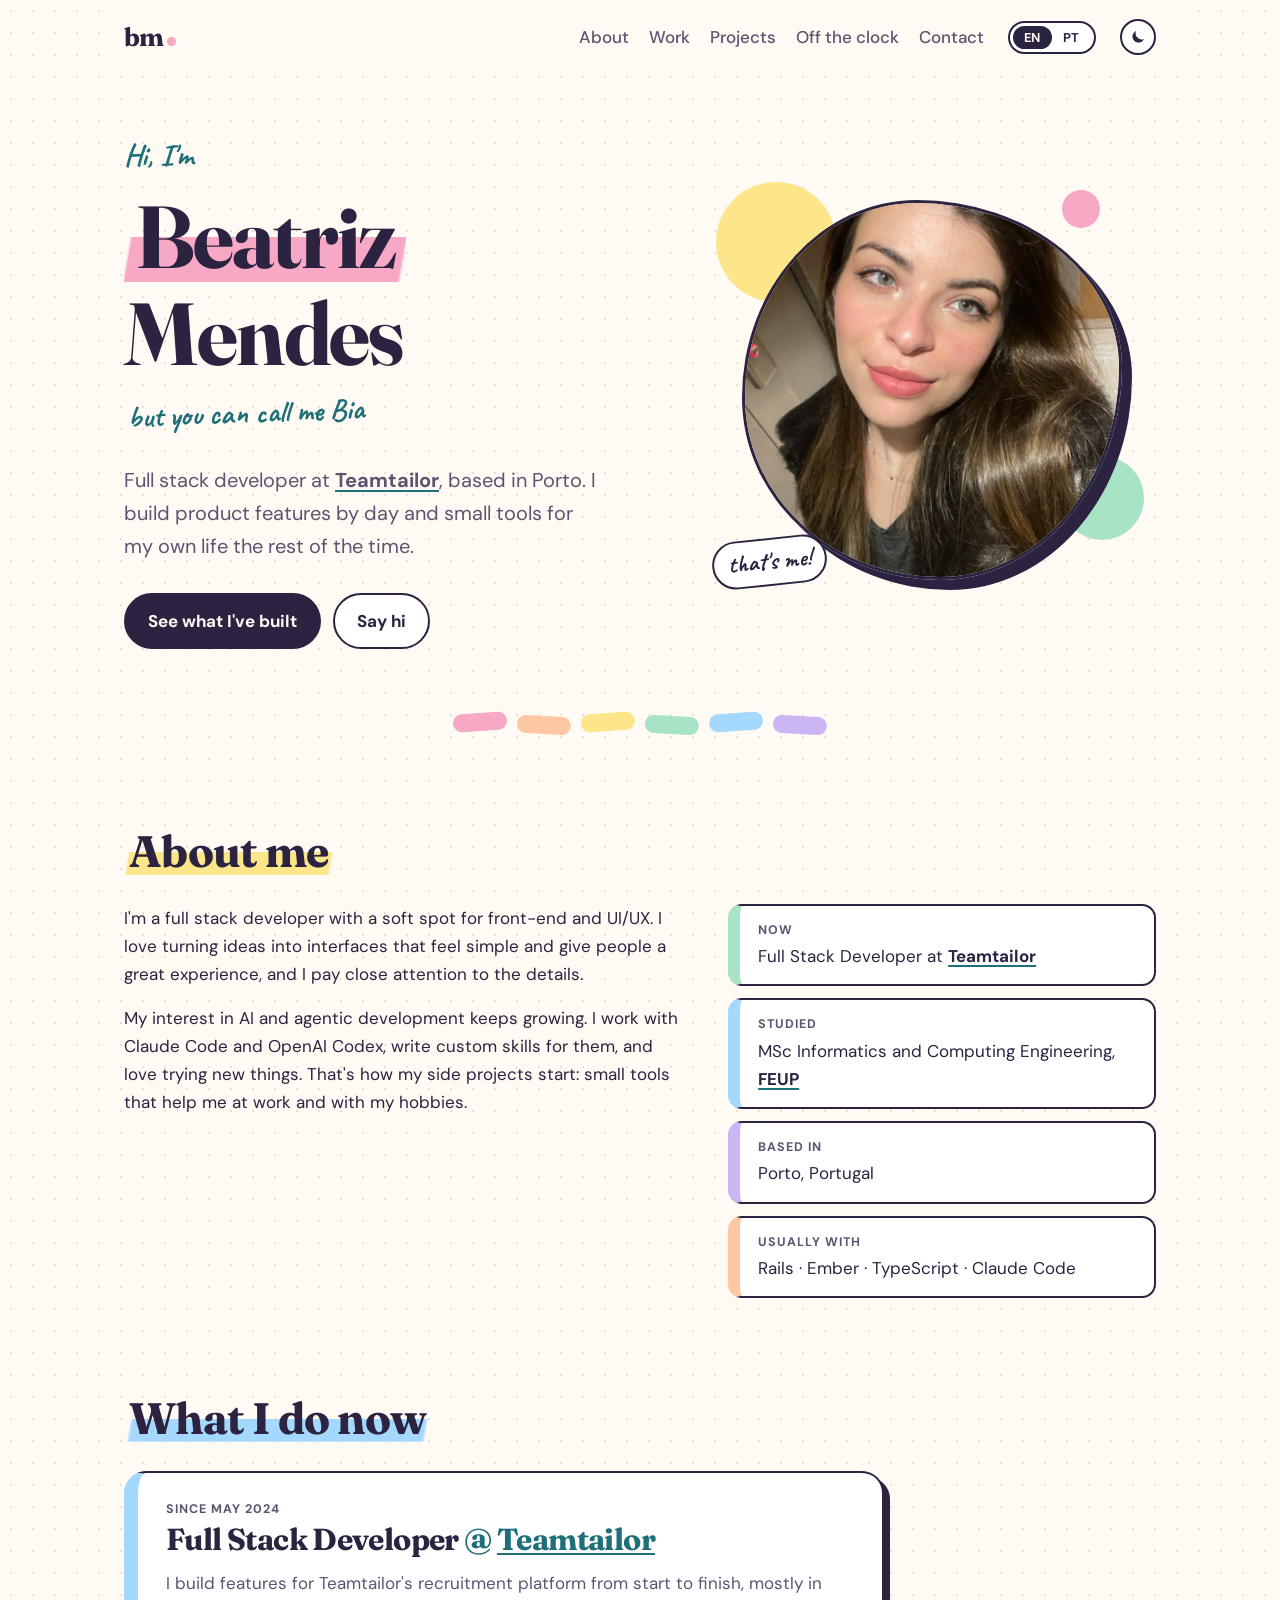
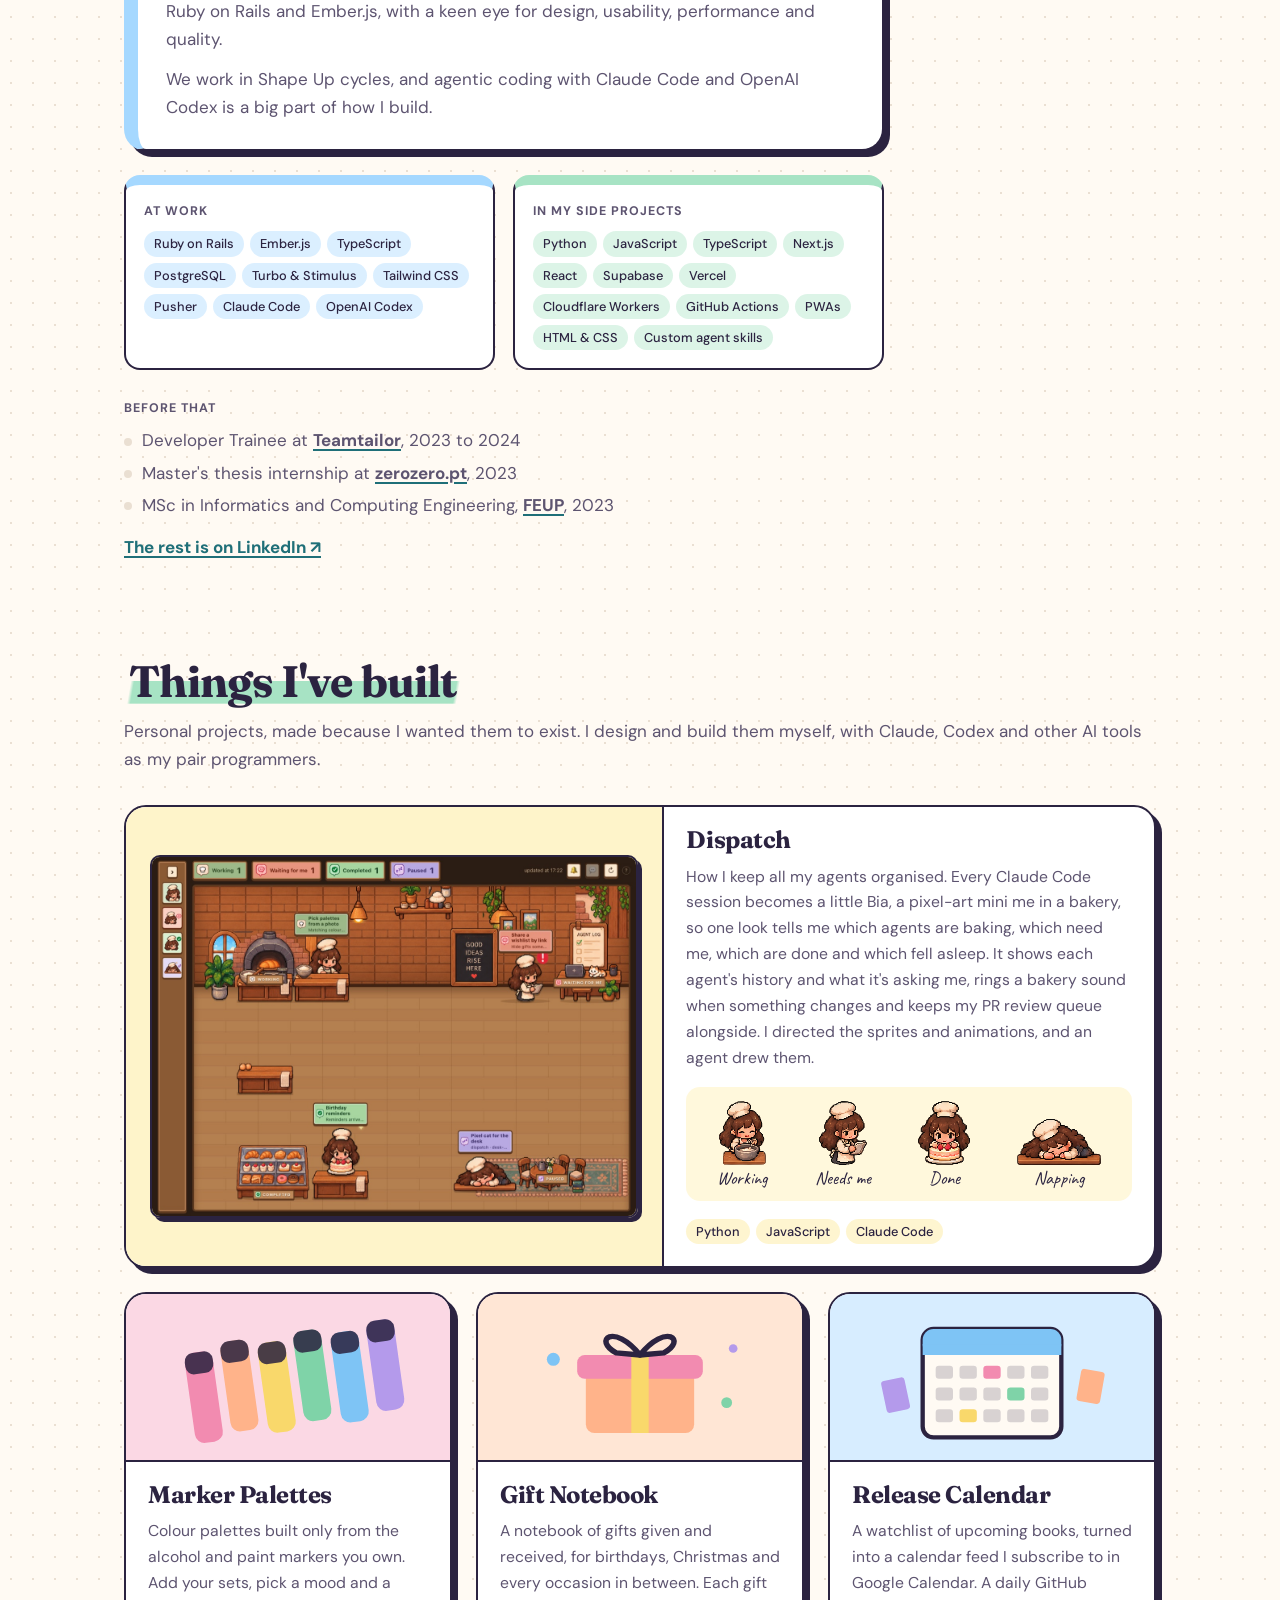
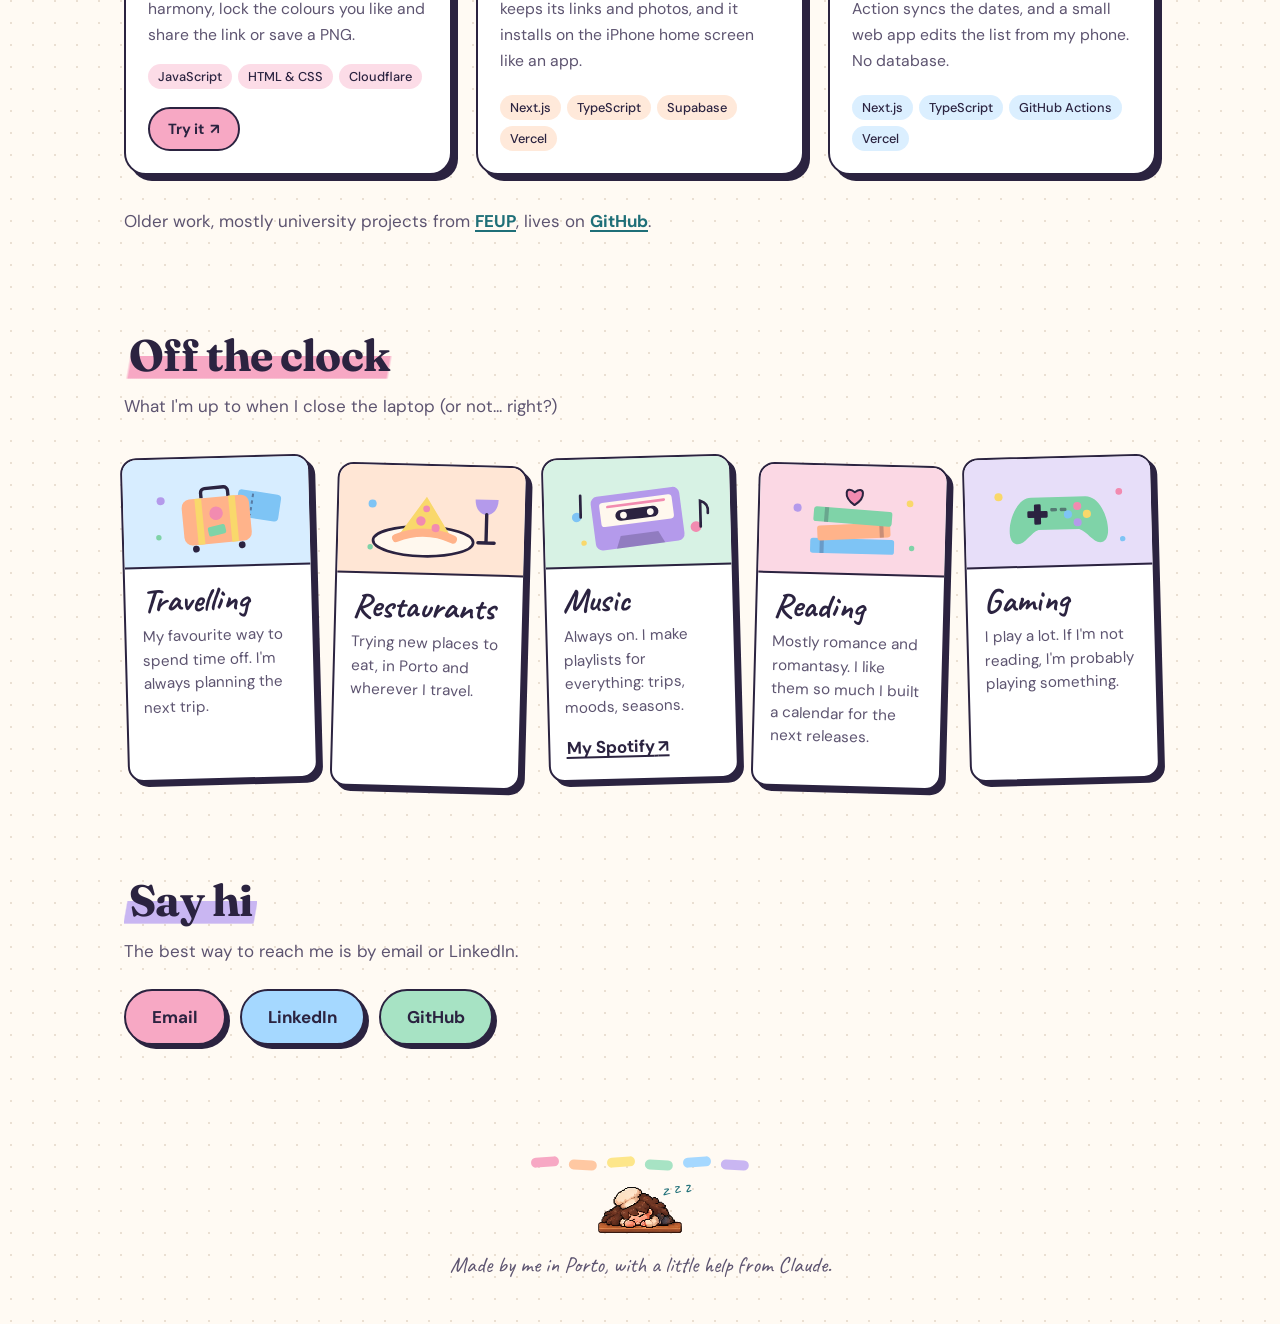
==== index.html @ be3d205d "Toolbox, off the clock, dark toggle, 404" ====
<!doctype html>
<html lang="en">
<head>
  <meta charset="utf-8">
  <meta name="viewport" content="width=device-width, initial-scale=1">
  <title>Beatriz Mendes</title>
  <meta name="description" content="Beatriz Mendes, full stack developer in Porto. About me, my work and things I've built.">
  <meta property="og:title" content="Beatriz Mendes">
  <meta property="og:description" content="Full stack developer in Porto. About me, my work and things I've built.">
  <meta property="og:type" content="website">
  <meta property="og:url" content="https://biam05.github.io/">
  <meta property="og:image" content="https://biam05.github.io/media/og.jpg">
  <meta property="og:image:width" content="1200">
  <meta property="og:image:height" content="630">
  <meta name="twitter:card" content="summary_large_image">
  <link rel="icon" href="favicon.svg" type="image/svg+xml">
  <link rel="preconnect" href="https://fonts.googleapis.com">
  <link rel="preconnect" href="https://fonts.gstatic.com" crossorigin>
  <link href="https://fonts.googleapis.com/css2?family=Caveat:wght@500;700&family=DM+Sans:opsz,wght@9..40,400;9..40,500;9..40,700&family=Fraunces:opsz,wght@9..144,500;9..144,700&display=swap" rel="stylesheet">
  <link rel="stylesheet" href="styles.css">
  <script>try{const t=localStorage.getItem("theme");if(t)document.documentElement.dataset.theme=t}catch{}</script>
  <script src="main.js" defer></script>
</head>
<body>
  <header class="topbar">
    <a class="logo" href="#top" aria-label="Beatriz Mendes">bm<span class="dot"></span></a>
    <nav class="nav">
      <a href="#about" data-i18n="nav.about">About</a>
      <a href="#work" data-i18n="nav.work">Work</a>
      <a href="#projects" data-i18n="nav.projects">Projects</a>
      <a href="#offline" data-i18n="nav.offline">Off the clock</a>
      <a href="#contact" data-i18n="nav.contact">Contact</a>
    </nav>
    <div class="lang" role="group" aria-label="Language">
      <button type="button" data-lang="en" aria-pressed="true">EN</button>
      <button type="button" data-lang="pt" aria-pressed="false">PT</button>
    </div>
    <button class="theme" type="button" aria-pressed="false">
      <span class="sr-only" data-i18n="theme.dark">Dark mode</span>
      <svg class="moon" viewBox="0 0 24 24" aria-hidden="true"><path d="M20 14.5A8 8 0 0 1 9.5 4a8 8 0 1 0 10.5 10.5Z" fill="currentColor"/></svg>
      <svg class="sun" viewBox="0 0 24 24" aria-hidden="true"><circle cx="12" cy="12" r="4.5" fill="currentColor"/><path d="M12 2v2.5M12 19.5V22M2 12h2.5M19.5 12H22M4.9 4.9l1.8 1.8M17.3 17.3l1.8 1.8M4.9 19.1l1.8-1.8M17.3 6.7l1.8-1.8" stroke="currentColor" stroke-width="2" stroke-linecap="round"/></svg>
    </button>
  </header>

  <main id="top">
    <section class="hero">
      <div class="hero-text">
        <p class="kicker" data-i18n="hero.kicker">Hi, I'm</p>
        <h1><span class="hl hl-pink">Beatriz</span> Mendes</h1>
        <p class="aka" data-i18n="hero.aka">but you can call me Bia</p>
        <p class="lead"><span data-i18n="hero.leadA">Full stack developer at</span> <a class="place" href="https://www.teamtailor.com" target="_blank" rel="noopener">Teamtailor</a><span data-i18n="hero.leadB">, based in Porto. I build product features by day and small tools for my own life the rest of the time.</span></p>
        <div class="hero-actions">
          <a class="btn btn-ink" href="#projects" data-i18n="hero.cta">See what I've built</a>
          <a class="btn btn-ghost" href="#contact" data-i18n="hero.contact">Say hi</a>
        </div>
      </div>
      <figure class="hero-photo">
        <span class="blob blob-1" aria-hidden="true"></span>
        <span class="blob blob-2" aria-hidden="true"></span>
        <span class="blob blob-3" aria-hidden="true"></span>
        <img src="media/me.jpg" width="420" height="420" alt="Beatriz smiling" data-i18n-alt="hero.photoAlt">
        <figcaption class="note" data-i18n="hero.note">that's me!</figcaption>
      </figure>
    </section>

    <div class="swatches" aria-hidden="true">
      <span style="--c: var(--pink)"></span>
      <span style="--c: var(--peach)"></span>
      <span style="--c: var(--butter)"></span>
      <span style="--c: var(--mint)"></span>
      <span style="--c: var(--sky)"></span>
      <span style="--c: var(--lilac)"></span>
    </div>

    <section id="about" class="section about">
      <h2><span class="hl hl-butter" data-i18n="about.title">About me</span></h2>
      <div class="about-grid">
        <div class="about-body">
          <p data-i18n="about.p1">I'm a full stack developer with a soft spot for front-end and UI/UX. I love turning ideas into interfaces that feel simple and give people a great experience, and I pay close attention to the details.</p>
          <p data-i18n="about.p3">My interest in AI and agentic development keeps growing. I work with Claude Code and OpenAI Codex, write custom skills for them, and love trying new things. That's how my side projects start: small tools that help me at work and with my hobbies.</p>
        </div>
        <ul class="facts">
          <li style="--c: var(--mint)">
            <span class="fact-label" data-i18n="facts.now">Now</span>
            <span><span data-i18n="facts.nowValue">Full Stack Developer at</span> <a class="place" href="https://www.teamtailor.com" target="_blank" rel="noopener">Teamtailor</a></span>
          </li>
          <li style="--c: var(--sky)">
            <span class="fact-label" data-i18n="facts.studied">Studied</span>
            <span><span data-i18n="facts.studiedValue">MSc Informatics and Computing Engineering,</span> <a class="place" href="https://www.up.pt/feup/" target="_blank" rel="noopener">FEUP</a></span>
          </li>
          <li style="--c: var(--lilac)">
            <span class="fact-label" data-i18n="facts.based">Based in</span>
            <span>Porto, Portugal</span>
          </li>
          <li style="--c: var(--peach)">
            <span class="fact-label" data-i18n="facts.tools">Usually with</span>
            <span>Rails · Ember · TypeScript · Claude Code</span>
          </li>
        </ul>
      </div>
    </section>

    <section id="work" class="section">
      <h2><span class="hl hl-sky" data-i18n="work.title">What I do now</span></h2>

      <article class="job" style="--c: var(--sky)">
        <p class="when" data-i18n="work.when">Since May 2024</p>
        <h3>Full Stack Developer <span class="at">@ <a class="place" href="https://www.teamtailor.com" target="_blank" rel="noopener">Teamtailor</a></span></h3>
        <p data-i18n="work.p1">I build features for Teamtailor's recruitment platform from start to finish, mostly in Ruby on Rails and Ember.js, with a keen eye for design, usability, performance and quality.</p>
        <p data-i18n="work.p2">We work in Shape Up cycles, and agentic coding with Claude Code and OpenAI Codex is a big part of how I build.</p>
      </article>

      <div class="toolbox">
        <div class="tool-group" style="--c: var(--sky)">
          <p class="fact-label" data-i18n="tools.work">At work</p>
          <ul class="tags">
            <li>Ruby on Rails</li>
            <li>Ember.js</li>
            <li>TypeScript</li>
            <li>PostgreSQL</li>
            <li>Turbo &amp; Stimulus</li>
            <li>Tailwind CSS</li>
            <li>Pusher</li>
            <li>Claude Code</li>
            <li>OpenAI Codex</li>
          </ul>
        </div>
        <div class="tool-group" style="--c: var(--mint)">
          <p class="fact-label" data-i18n="tools.side">In my side projects</p>
          <ul class="tags">
            <li>Python</li>
            <li>JavaScript</li>
            <li>TypeScript</li>
            <li>Next.js</li>
            <li>React</li>
            <li>Supabase</li>
            <li>Vercel</li>
            <li>Cloudflare Workers</li>
            <li>GitHub Actions</li>
            <li>PWAs</li>
            <li>HTML &amp; CSS</li>
            <li data-i18n="tools.skills">Custom agent skills</li>
          </ul>
        </div>
      </div>

      <div class="before">
        <p class="fact-label" data-i18n="work.before">Before that</p>
        <ul>
          <li><span data-i18n="work.trainee">Developer Trainee at</span> <a class="place" href="https://www.teamtailor.com" target="_blank" rel="noopener">Teamtailor</a><span data-i18n="work.traineeWhen">, 2023 to 2024</span></li>
          <li><span data-i18n="work.thesis">Master's thesis internship at</span> <a class="place" href="https://www.zerozero.pt" target="_blank" rel="noopener">zerozero.pt</a>, 2023</li>
          <li><span data-i18n="work.msc">MSc in Informatics and Computing Engineering,</span> <a class="place" href="https://www.up.pt/feup/" target="_blank" rel="noopener">FEUP</a>, 2023</li>
        </ul>
        <a class="more-link" href="https://www.linkedin.com/in/biamendes1/" target="_blank" rel="noopener"><span data-i18n="work.linkedin">The rest is on LinkedIn</span> <span aria-hidden="true">&#8599;</span></a>
      </div>
    </section>

    <section id="projects" class="section">
      <h2><span class="hl hl-mint" data-i18n="projects.title">Things I've built</span></h2>
      <p class="section-sub" data-i18n="projects.sub">Personal projects, made because I wanted them to exist. I design and build them myself, with Claude, Codex and other AI tools as my pair programmers.</p>

      <div class="cards">
        <article class="card card-feature" style="--c: var(--butter)">
          <div class="card-shot">
            <img src="media/dispatch/bakery.jpg" width="1200" height="891" loading="lazy" alt="Dispatch: a pixel-art bakery where every agent session is a little chef" data-i18n-alt="p.dispatchAlt">
          </div>
          <div class="card-body">
            <h3>Dispatch</h3>
            <p data-i18n="p.dispatch">How I keep all my agents organised. Every Claude Code session becomes a little Bia, a pixel-art mini me in a bakery, so one look tells me which agents are baking, which need me, which are done and which fell asleep. It shows each agent's history and what it's asking me, rings a bakery sound when something changes and keeps my PR review queue alongside. I directed the sprites and animations, and an agent drew them.</p>
            <ul class="bias">
              <li><img src="media/dispatch/bia_mix.png" width="87" height="117" alt=""><span data-i18n="bia.working">Working</span></li>
              <li><img src="media/dispatch/bia_document.png" width="90" height="120" alt=""><span data-i18n="bia.waiting">Needs me</span></li>
              <li><img src="media/dispatch/bia_cake.png" width="92" height="115" alt=""><span data-i18n="bia.done">Done</span></li>
              <li><img src="media/dispatch/bia_stalled.png" width="158" height="86" alt=""><span data-i18n="bia.paused">Napping</span></li>
            </ul>
            <ul class="tags">
              <li>Python</li>
              <li>JavaScript</li>
              <li>Claude Code</li>
            </ul>
          </div>
        </article>

        <article class="card" style="--c: var(--pink)">
          <div class="card-art" aria-hidden="true">
            <svg viewBox="0 0 240 120" class="art-markers">
              <g transform="rotate(-8 120 60)">
                <rect x="28" y="22" width="26" height="84" rx="9" fill="#F28BB0"/>
                <rect x="62" y="16" width="26" height="84" rx="9" fill="#FFB38A"/>
                <rect x="96" y="22" width="26" height="84" rx="9" fill="#F9D86B"/>
                <rect x="130" y="16" width="26" height="84" rx="9" fill="#7FD3A8"/>
                <rect x="164" y="22" width="26" height="84" rx="9" fill="#7EC4F5"/>
                <rect x="198" y="16" width="26" height="84" rx="9" fill="#B49AEB"/>
                <g fill="var(--ink)" opacity=".85">
                  <rect x="28" y="22" width="26" height="20" rx="8"/>
                  <rect x="62" y="16" width="26" height="20" rx="8"/>
                  <rect x="96" y="22" width="26" height="20" rx="8"/>
                  <rect x="130" y="16" width="26" height="20" rx="8"/>
                  <rect x="164" y="22" width="26" height="20" rx="8"/>
                  <rect x="198" y="16" width="26" height="20" rx="8"/>
                </g>
              </g>
            </svg>
          </div>
          <div class="card-body">
            <h3>Marker Palettes</h3>
            <p data-i18n="p.markers">Colour palettes built only from the alcohol and paint markers you own. Add your sets, pick a mood and a harmony, lock the colours you like and share the link or save a PNG.</p>
            <ul class="tags">
              <li>JavaScript</li>
              <li>HTML &amp; CSS</li>
              <li>Cloudflare</li>
            </ul>
            <a class="btn btn-ghost card-link" href="https://marker-palettes.beatriz-mendes.workers.dev/" target="_blank" rel="noopener"><span data-i18n="p.open">Try it</span> <span aria-hidden="true">&#8599;</span></a>
          </div>
        </article>

        <article class="card" style="--c: var(--peach)">
          <div class="card-art" aria-hidden="true">
            <svg viewBox="0 0 240 120" class="art-gift">
              <rect x="70" y="50" width="100" height="58" rx="8" fill="#FFB38A"/>
              <rect x="62" y="36" width="116" height="22" rx="7" fill="#F28BB0"/>
              <rect x="112" y="36" width="16" height="72" fill="#F9D86B"/>
              <path d="M120 36 C 96 6, 76 22, 98 34 Z" fill="none" stroke="var(--ink)" stroke-width="5" stroke-linejoin="round"/>
              <path d="M120 36 C 144 6, 164 22, 142 34 Z" fill="none" stroke="var(--ink)" stroke-width="5" stroke-linejoin="round"/>
              <circle cx="40" cy="40" r="6" fill="#7EC4F5"/>
              <circle cx="200" cy="80" r="5" fill="#7FD3A8"/>
              <circle cx="206" cy="30" r="4" fill="#B49AEB"/>
            </svg>
          </div>
          <div class="card-body">
            <h3 data-i18n="p.prendasName">Gift Notebook</h3>
            <p data-i18n="p.prendas">A notebook of gifts given and received, for birthdays, Christmas and every occasion in between. Each gift keeps its links and photos, and it installs on the iPhone home screen like an app.</p>
            <ul class="tags">
              <li>Next.js</li>
              <li>TypeScript</li>
              <li>Supabase</li>
              <li>Vercel</li>
            </ul>
          </div>
        </article>

        <article class="card" style="--c: var(--sky)">
          <div class="card-art" aria-hidden="true">
            <svg viewBox="0 0 240 120" class="art-calendar">
              <rect x="56" y="12" width="128" height="100" rx="10" fill="var(--paper)" stroke="var(--ink)" stroke-width="4"/>
              <rect x="56" y="12" width="128" height="24" rx="10" fill="#7EC4F5"/>
              <rect x="56" y="26" width="128" height="10" fill="#7EC4F5"/>
              <g fill="var(--ink)" opacity=".18">
                <rect x="68" y="46" width="16" height="12" rx="3"/><rect x="90" y="46" width="16" height="12" rx="3"/><rect x="134" y="46" width="16" height="12" rx="3"/><rect x="156" y="46" width="16" height="12" rx="3"/>
                <rect x="68" y="66" width="16" height="12" rx="3"/><rect x="90" y="66" width="16" height="12" rx="3"/><rect x="112" y="66" width="16" height="12" rx="3"/><rect x="156" y="66" width="16" height="12" rx="3"/>
                <rect x="68" y="86" width="16" height="12" rx="3"/><rect x="112" y="86" width="16" height="12" rx="3"/><rect x="134" y="86" width="16" height="12" rx="3"/><rect x="156" y="86" width="16" height="12" rx="3"/>
              </g>
              <rect x="112" y="46" width="16" height="12" rx="3" fill="#F28BB0"/>
              <rect x="134" y="66" width="16" height="12" rx="3" fill="#7FD3A8"/>
              <rect x="90" y="86" width="16" height="12" rx="3" fill="#F9D86B"/>
              <rect x="20" y="58" width="22" height="30" rx="3" fill="#B49AEB" transform="rotate(-12 31 73)"/>
              <rect x="200" y="50" width="22" height="30" rx="3" fill="#FFB38A" transform="rotate(10 211 65)"/>
            </svg>
          </div>
          <div class="card-body">
            <h3>Release Calendar</h3>
            <p data-i18n="p.calendar">A watchlist of upcoming books, turned into a calendar feed I subscribe to in Google Calendar. A daily GitHub Action syncs the dates, and a small web app edits the list from my phone. No database.</p>
            <ul class="tags">
              <li>Next.js</li>
              <li>TypeScript</li>
              <li>GitHub Actions</li>
              <li>Vercel</li>
            </ul>
          </div>
        </article>
      </div>

      <p class="more">
        <span data-i18n="projects.more">Older work, mostly university projects from</span> <a class="place" href="https://www.up.pt/feup/" target="_blank" rel="noopener">FEUP</a><span data-i18n="projects.moreB">, lives on</span>
        <a href="https://github.com/biam05">GitHub</a>.
      </p>
    </section>

    <section id="offline" class="section">
      <h2><span class="hl hl-pink" data-i18n="offline.title">Off the clock</span></h2>
      <p class="section-sub" data-i18n="offline.sub">What I'm up to when I close the laptop (or not... right?)</p>

      <ul class="postcards">
        <li class="postcard" style="--c: var(--sky)">
          <div class="postcard-art" aria-hidden="true">
            <svg viewBox="0 0 240 120">
              <g transform="rotate(10 182 48)">
                <rect x="150" y="28" width="64" height="40" rx="6" fill="#7EC4F5"/>
                <path d="M172 32 V64" stroke="var(--ink)" stroke-width="3" stroke-dasharray="5 5" opacity=".45"/>
              </g>
              <g transform="rotate(-4 120 66)">
                <path d="M100 34 V26 A6 6 0 0 1 106 20 H134 A6 6 0 0 1 140 26 V34" fill="none" stroke="var(--ink)" stroke-width="5"/>
                <rect x="70" y="34" width="100" height="68" rx="12" fill="#FFB38A"/>
                <rect x="90" y="34" width="10" height="68" fill="#F9D86B"/>
                <rect x="140" y="34" width="10" height="68" fill="#F9D86B"/>
                <circle cx="120" cy="58" r="10" fill="#F28BB0"/>
                <rect x="106" y="76" width="26" height="14" rx="3" fill="#7FD3A8" transform="rotate(-8 119 83)"/>
                <circle cx="86" cy="108" r="5" fill="var(--ink)"/>
                <circle cx="154" cy="108" r="5" fill="var(--ink)"/>
              </g>
              <circle cx="38" cy="38" r="6" fill="#B49AEB"/>
              <circle cx="34" cy="92" r="4" fill="#7FD3A8"/>
            </svg>
          </div>
          <div class="postcard-body">
            <h3 data-i18n="offline.travelTitle">Travelling</h3>
            <p data-i18n="offline.travel">My favourite way to spend time off. I'm always planning the next trip.</p>
          </div>
        </li>
        <li class="postcard" style="--c: var(--peach)">
          <div class="postcard-art" aria-hidden="true">
            <svg viewBox="0 0 240 120">
              <ellipse cx="108" cy="88" rx="74" ry="22" fill="#FFF8EE" stroke="var(--ink)" stroke-width="4"/>
              <path d="M70 82 Q110 68 150 82 L112 22 Z" fill="#F9D86B"/>
              <path d="M68 84 Q110 66 152 84" fill="none" stroke="#FFB38A" stroke-width="12" stroke-linecap="round"/>
              <circle cx="104" cy="58" r="7" fill="#F28BB0"/>
              <circle cx="126" cy="68" r="6" fill="#F28BB0"/>
              <circle cx="112" cy="40" r="5" fill="#F28BB0"/>
              <path d="M184 24 H218 C218 54 184 54 184 24 Z" fill="#B49AEB"/>
              <path d="M201 46 V86 M189 88 H213" stroke="var(--ink)" stroke-width="5" stroke-linecap="round"/>
              <circle cx="32" cy="34" r="6" fill="#7EC4F5"/>
              <circle cx="30" cy="98" r="4" fill="#7FD3A8"/>
            </svg>
          </div>
          <div class="postcard-body">
            <h3 data-i18n="offline.foodTitle">Restaurants</h3>
            <p data-i18n="offline.food">Trying new places to eat, in Porto and wherever I travel.</p>
          </div>
        </li>
        <li class="postcard" style="--c: var(--mint)">
          <div class="postcard-art" aria-hidden="true">
            <svg viewBox="0 0 240 120">
              <g transform="rotate(-6 120 66)">
                <rect x="54" y="26" width="132" height="80" rx="10" fill="#B49AEB"/>
                <rect x="66" y="36" width="108" height="36" rx="5" fill="#FFF8EE"/>
                <path d="M78 43 H162" stroke="#F28BB0" stroke-width="4" stroke-linecap="round"/>
                <rect x="88" y="50" width="64" height="16" rx="8" fill="var(--ink)"/>
                <circle cx="100" cy="58" r="5" fill="var(--paper)"/>
                <circle cx="140" cy="58" r="5" fill="var(--paper)"/>
                <path d="M84 106 L92 88 H148 L156 106 Z" fill="var(--ink)" opacity=".25"/>
              </g>
              <circle cx="206" cy="80" r="8" fill="#F28BB0"/>
              <path d="M213 80 V42 Q226 46 224 60" fill="none" stroke="var(--ink)" stroke-width="4" stroke-linecap="round"/>
              <circle cx="30" cy="62" r="7" fill="#7EC4F5"/>
              <path d="M36 62 V30" stroke="var(--ink)" stroke-width="4" stroke-linecap="round"/>
              <circle cx="40" cy="100" r="4" fill="#F9D86B"/>
            </svg>
          </div>
          <div class="postcard-body">
            <h3 data-i18n="offline.musicTitle">Music</h3>
            <p data-i18n="offline.music">Always on. I make playlists for everything: trips, moods, seasons.</p>
            <a class="postcard-link" href="https://open.spotify.com/user/bia.m" target="_blank" rel="noopener"><span data-i18n="offline.spotify">My Spotify</span> <span aria-hidden="true">&#8599;</span></a>
          </div>
        </li>
        <li class="postcard" style="--c: var(--pink)">
          <div class="postcard-art" aria-hidden="true">
            <svg viewBox="0 0 240 120">
              <rect x="58" y="84" width="124" height="22" rx="4" fill="#7EC4F5"/>
              <rect x="72" y="84" width="6" height="22" fill="var(--ink)" opacity=".25"/>
              <g transform="rotate(-4 122 73)">
                <rect x="68" y="62" width="108" height="22" rx="4" fill="#FFB38A"/>
                <rect x="160" y="62" width="6" height="22" fill="var(--ink)" opacity=".25"/>
              </g>
              <g transform="rotate(3 120 51)">
                <rect x="62" y="40" width="116" height="22" rx="4" fill="#7FD3A8"/>
                <rect x="78" y="40" width="6" height="22" fill="var(--ink)" opacity=".25"/>
              </g>
              <path d="M122 34 C 104 22, 108 4, 122 15 C 136 4, 140 22, 122 34 Z" fill="#F28BB0" stroke="var(--ink)" stroke-width="3" stroke-linejoin="round"/>
              <circle cx="38" cy="40" r="6" fill="#B49AEB"/>
              <circle cx="204" cy="30" r="5" fill="#F9D86B"/>
              <circle cx="208" cy="96" r="4" fill="#7FD3A8"/>
            </svg>
          </div>
          <div class="postcard-body">
            <h3 data-i18n="offline.readTitle">Reading</h3>
            <p data-i18n="offline.read">Mostly romance and romantasy. I like them so much I built a calendar for the next releases.</p>
          </div>
        </li>
        <li class="postcard" style="--c: var(--lilac)">
          <div class="postcard-art" aria-hidden="true">
            <svg viewBox="0 0 240 120">
              <path d="M80 34 H160 C188 34 202 92 186 101 C173 108 163 86 150 82 H90 C77 86 67 108 54 101 C38 92 52 34 80 34 Z" fill="#7FD3A8"/>
              <rect x="74" y="54" width="30" height="10" rx="2" fill="var(--ink)"/>
              <rect x="84" y="44" width="10" height="30" rx="2" fill="var(--ink)"/>
              <circle cx="148" cy="48" r="6" fill="#F28BB0"/>
              <circle cx="162" cy="60" r="6" fill="#F9D86B"/>
              <circle cx="134" cy="60" r="6" fill="#7EC4F5"/>
              <circle cx="148" cy="72" r="6" fill="#B49AEB"/>
              <rect x="108" y="50" width="10" height="5" rx="2" fill="var(--ink)" opacity=".5"/>
              <rect x="122" y="50" width="10" height="5" rx="2" fill="var(--ink)" opacity=".5"/>
              <circle cx="32" cy="32" r="6" fill="#F9D86B"/>
              <circle cx="210" cy="28" r="5" fill="#F28BB0"/>
              <circle cx="214" cy="98" r="4" fill="#7EC4F5"/>
            </svg>
          </div>
          <div class="postcard-body">
            <h3 data-i18n="offline.gameTitle">Gaming</h3>
            <p data-i18n="offline.game">I play a lot. If I'm not reading, I'm probably playing something.</p>
          </div>
        </li>
      </ul>
    </section>

    <section id="contact" class="section contact">
      <h2><span class="hl hl-lilac" data-i18n="contact.title">Say hi</span></h2>
      <p class="section-sub" data-i18n="contact.sub">The best way to reach me is by email or LinkedIn.</p>
      <ul class="links">
        <li><a class="link-chip" style="--c: var(--pink)" href="mailto:beatrizcsmendes@gmail.com">Email</a></li>
        <li><a class="link-chip" style="--c: var(--sky)" href="https://www.linkedin.com/in/biamendes1/">LinkedIn</a></li>
        <li><a class="link-chip" style="--c: var(--mint)" href="https://github.com/biam05">GitHub</a></li>
      </ul>
    </section>
  </main>

  <footer class="footer">
    <div class="swatches swatches-small" aria-hidden="true">
      <span style="--c: var(--pink)"></span>
      <span style="--c: var(--peach)"></span>
      <span style="--c: var(--butter)"></span>
      <span style="--c: var(--mint)"></span>
      <span style="--c: var(--sky)"></span>
      <span style="--c: var(--lilac)"></span>
    </div>
    <div class="footer-bia">
      <img class="asleep" src="media/dispatch/bia_stalled.png" width="158" height="86" alt="">
      <img class="awake" src="media/dispatch/bia_mix.png" width="87" height="117" alt="">
      <span class="zzz" aria-hidden="true">z z z</span>
    </div>
    <p data-i18n="footer">Made by me in Porto, with a little help from Claude.</p>
  </footer>
</body>
</html>
---- styles.css ----
:root {
  color-scheme: light;
  --paper: #fffaf3;
  --paper-2: #fff3e6;
  --ink: #2b2340;
  --ink-soft: #5d5470;
  --line: #eadfd2;
  --card: #ffffff;

  --pink: #f7a8c4;
  --peach: #ffc8a2;
  --butter: #fde68a;
  --mint: #a7e3c4;
  --sky: #a5d8ff;
  --lilac: #c9b6f2;
  --teal: #1f6f78;

  --radius: 22px;
  --shadow: 0 1px 0 var(--line), 0 18px 40px -24px rgb(43 35 64 / 0.35);
  --font-display: "Fraunces", Georgia, serif;
  --font-body: "DM Sans", system-ui, sans-serif;
  --font-hand: "Caveat", cursive;
}

:root[data-theme="dark"] {
  color-scheme: dark;
  --paper: #1c1828;
  --paper-2: #231e33;
  --ink: #f6efe6;
  --ink-soft: #c2b8d0;
  --line: #362f4a;
  --card: #262036;

  --pink: #c9688d;
  --peach: #c98a62;
  --butter: #b89a3a;
  --mint: #4f9c78;
  --sky: #4f8ec2;
  --lilac: #8a72c4;
  --teal: #6cc3cc;
  --shadow: 0 1px 0 var(--line), 0 18px 40px -24px rgb(0 0 0 / 0.7);
}

@media (prefers-color-scheme: dark) {
  :root:not([data-theme="light"]) {
    color-scheme: dark;
    --paper: #1c1828;
    --paper-2: #231e33;
    --ink: #f6efe6;
    --ink-soft: #c2b8d0;
    --line: #362f4a;
    --card: #262036;

    --pink: #c9688d;
    --peach: #c98a62;
    --butter: #b89a3a;
    --mint: #4f9c78;
    --sky: #4f8ec2;
    --lilac: #8a72c4;
    --teal: #6cc3cc;
    --shadow: 0 1px 0 var(--line), 0 18px 40px -24px rgb(0 0 0 / 0.7);
  }
}

* {
  box-sizing: border-box;
}

html {
  scroll-behavior: smooth;
  scroll-padding-top: 88px;
}

body {
  margin: 0;
  background: var(--paper);
  background-image: radial-gradient(var(--line) 1px, transparent 1px);
  background-size: 22px 22px;
  color: var(--ink);
  font-family: var(--font-body);
  font-size: 1.0625rem;
  line-height: 1.65;
  -webkit-font-smoothing: antialiased;
}

img,
svg {
  display: block;
  max-width: 100%;
}

a {
  color: inherit;
}

:focus-visible {
  outline: 3px solid var(--teal);
  outline-offset: 3px;
  border-radius: 6px;
}

/* Top bar */

.topbar {
  position: sticky;
  top: 0;
  z-index: 10;
  display: flex;
  align-items: center;
  gap: 24px;
  max-width: 1080px;
  margin: 0 auto;
  padding: 16px 24px;
  background: color-mix(in srgb, var(--paper) 88%, transparent);
  backdrop-filter: blur(10px);
}

.logo {
  display: inline-flex;
  align-items: baseline;
  font-family: var(--font-display);
  font-size: 1.6rem;
  font-weight: 700;
  text-decoration: none;
  letter-spacing: -0.02em;
}

.logo .dot {
  width: 9px;
  height: 9px;
  margin-left: 3px;
  border-radius: 50%;
  background: var(--pink);
}

.nav {
  display: flex;
  gap: 20px;
  margin-left: auto;
}

.nav a {
  font-weight: 500;
  text-decoration: none;
  color: var(--ink-soft);
  transition: color 0.15s;
}

.nav a:hover {
  color: var(--ink);
}

.lang {
  display: inline-flex;
  padding: 3px;
  border: 2px solid var(--ink);
  border-radius: 999px;
  background: var(--card);
}

.lang button {
  padding: 3px 11px;
  border: 0;
  border-radius: 999px;
  background: transparent;
  color: var(--ink);
  font: 700 0.8rem var(--font-body);
  letter-spacing: 0.04em;
  cursor: pointer;
}

.lang button[aria-pressed="true"] {
  background: var(--ink);
  color: var(--paper);
}

.theme {
  display: inline-grid;
  place-items: center;
  width: 36px;
  height: 36px;
  padding: 0;
  border: 2px solid var(--ink);
  border-radius: 50%;
  background: var(--card);
  color: var(--ink);
  cursor: pointer;
  transition: transform 0.2s;
}

.theme:hover {
  transform: rotate(-15deg);
}

.theme svg {
  width: 18px;
  height: 18px;
}

.theme .sun,
:root[data-theme="dark"] .theme .moon {
  display: none;
}

:root[data-theme="dark"] .theme .sun {
  display: block;
}

@media (prefers-color-scheme: dark) {
  :root:not([data-theme="light"]) .theme .moon {
    display: none;
  }

  :root:not([data-theme="light"]) .theme .sun {
    display: block;
  }
}

.sr-only {
  position: absolute;
  width: 1px;
  height: 1px;
  overflow: hidden;
  clip-path: inset(50%);
  white-space: nowrap;
}

/* Shared */

main {
  max-width: 1080px;
  margin: 0 auto;
  padding: 0 24px;
}

h1,
h2,
h3 {
  font-family: var(--font-display);
  font-weight: 700;
  line-height: 1.1;
  letter-spacing: -0.02em;
  margin: 0;
}

.hl {
  padding: 0 0.12em;
  background: linear-gradient(
    100deg,
    transparent 2%,
    var(--hl) 3%,
    var(--hl) 97%,
    transparent 98%
  );
  background-size: 100% 42%;
  background-position: 0 88%;
  background-repeat: no-repeat;
  -webkit-box-decoration-break: clone;
  box-decoration-break: clone;
}

.hl-pink { --hl: var(--pink); }
.hl-butter { --hl: var(--butter); }
.hl-mint { --hl: var(--mint); }
.hl-lilac { --hl: var(--lilac); }
.hl-sky { --hl: var(--sky); }

.section {
  padding: 72px 0 24px;
}

.section h2 {
  font-size: clamp(2rem, 4vw, 2.75rem);
}

.section-sub {
  margin: 12px 0 0;
  color: var(--ink-soft);
}

.btn {
  display: inline-flex;
  align-items: center;
  padding: 12px 22px;
  border: 2px solid var(--ink);
  border-radius: 999px;
  font-weight: 700;
  text-decoration: none;
  transition: transform 0.15s, box-shadow 0.15s;
}

.btn:hover {
  transform: translate(-2px, -2px);
  box-shadow: 4px 4px 0 var(--ink);
}

.btn-ink {
  background: var(--ink);
  color: var(--paper);
}

.btn-ink:hover {
  box-shadow: 4px 4px 0 var(--pink);
}

.btn-ghost {
  background: var(--card);
}

/* Hero */

.hero {
  display: grid;
  grid-template-columns: 1.2fr 1fr;
  align-items: center;
  gap: 48px;
  padding: 56px 0 40px;
}

.kicker {
  margin: 0 0 8px;
  font-family: var(--font-hand);
  font-size: 1.9rem;
  font-weight: 700;
  color: var(--teal);
}

.hero h1 {
  font-size: clamp(3rem, 8vw, 5.5rem);
}

.aka {
  margin: 10px 0 0 4px;
  font-family: var(--font-hand);
  font-size: 1.9rem;
  font-weight: 700;
  color: var(--teal);
  transform: rotate(-2deg);
  transform-origin: left;
}

.place {
  font-weight: 700;
  text-decoration-color: var(--teal);
  text-decoration-thickness: 2px;
  text-underline-offset: 3px;
}

.place:hover {
  color: var(--teal);
}

.lead {
  max-width: 34ch;
  margin: 22px 0 30px;
  font-size: 1.25rem;
  color: var(--ink-soft);
}

.hero-actions {
  display: flex;
  flex-wrap: wrap;
  gap: 12px;
}

.hero-photo {
  position: relative;
  justify-self: center;
  width: min(380px, 100%);
  margin: 0;
}

.hero-photo img {
  position: relative;
  width: 100%;
  height: auto;
  aspect-ratio: 1;
  object-fit: cover;
  border: 3px solid var(--ink);
  border-radius: 46% 54% 48% 52% / 52% 44% 56% 48%;
  box-shadow: 10px 10px 0 var(--ink);
}

.blob {
  position: absolute;
  border-radius: 50%;
}

.blob-1 {
  top: -18px;
  left: -26px;
  width: 120px;
  height: 120px;
  background: var(--butter);
}

.blob-2 {
  right: -22px;
  bottom: 40px;
  width: 84px;
  height: 84px;
  background: var(--mint);
}

.blob-3 {
  right: 22px;
  top: -10px;
  width: 38px;
  height: 38px;
  background: var(--pink);
}

.note {
  position: absolute;
  left: -30px;
  bottom: -6px;
  padding: 2px 14px;
  border: 2px solid var(--ink);
  border-radius: 999px;
  background: var(--card);
  font-family: var(--font-hand);
  font-size: 1.5rem;
  font-weight: 700;
  transform: rotate(-6deg);
}

/* Swatch strip */

.swatches {
  display: flex;
  gap: 10px;
  justify-content: center;
  padding: 24px 0;
}

.swatches span {
  width: 54px;
  height: 18px;
  border-radius: 999px;
  background: var(--c);
  transform: rotate(-4deg);
}

.swatches span:nth-child(even) {
  transform: rotate(3deg) translateY(3px);
}

.swatches-small span {
  width: 28px;
  height: 10px;
}

/* About */

.about-grid {
  display: grid;
  grid-template-columns: 1.3fr 1fr;
  gap: 48px;
  margin-top: 28px;
}

.about-body p {
  margin: 0 0 16px;
  max-width: 60ch;
}

.facts {
  display: grid;
  gap: 12px;
  margin: 0;
  padding: 0;
  list-style: none;
}

.facts li {
  display: grid;
  gap: 2px;
  padding: 14px 18px;
  border: 2px solid var(--ink);
  border-left: 12px solid var(--c);
  border-radius: 14px;
  background: var(--card);
}

.fact-label {
  font-size: 0.78rem;
  font-weight: 700;
  letter-spacing: 0.08em;
  text-transform: uppercase;
  color: var(--ink-soft);
}

/* Projects */

.cards {
  display: grid;
  grid-template-columns: repeat(3, 1fr);
  gap: 24px;
  margin-top: 32px;
}

.card {
  display: flex;
  flex-direction: column;
  overflow: hidden;
  border: 2px solid var(--ink);
  border-radius: var(--radius);
  background: var(--card);
  box-shadow: 6px 6px 0 var(--ink);
  transition: transform 0.2s, box-shadow 0.2s;
}

.card:hover {
  transform: translate(-3px, -3px) rotate(-0.4deg);
  box-shadow: 9px 9px 0 var(--ink);
}

.card-art {
  padding: 22px 16px 14px;
  border-bottom: 2px solid var(--ink);
  background: color-mix(in srgb, var(--c) 45%, var(--card));
}

.card-art svg {
  width: 100%;
  height: auto;
  max-height: 130px;
  margin: 0 auto;
}

.card-body {
  display: flex;
  flex: 1;
  flex-direction: column;
  padding: 20px 22px 22px;
}

.card h3 {
  font-size: 1.5rem;
}

.card p {
  flex: 1;
  margin: 10px 0 16px;
  font-size: 0.98rem;
  color: var(--ink-soft);
}

.tags {
  display: flex;
  flex-wrap: wrap;
  gap: 6px;
  margin: 0;
  padding: 0;
  list-style: none;
}

.tags li {
  padding: 2px 10px;
  border-radius: 999px;
  background: color-mix(in srgb, var(--c) 40%, transparent);
  font-size: 0.8rem;
  font-weight: 500;
}

.card-link {
  align-self: flex-start;
  gap: 6px;
  margin-top: 18px;
  padding: 8px 18px;
  background: var(--c);
  font-size: 0.92rem;
}

.card-feature {
  display: grid;
  grid-column: 1 / -1;
  grid-template-columns: 1.1fr 1fr;
}

.card-feature:hover {
  transform: translate(-3px, -3px);
}

.card-shot {
  display: flex;
  align-items: center;
  padding: 24px;
  border-right: 2px solid var(--ink);
  background: color-mix(in srgb, var(--c) 45%, var(--card));
}

.card-shot img {
  display: block;
  width: 100%;
  height: auto;
  border: 2px solid var(--ink);
  border-radius: 10px;
  box-shadow: 4px 4px 0 var(--ink);
}

.bias {
  display: flex;
  flex-wrap: wrap;
  gap: 10px 18px;
  align-items: flex-end;
  justify-content: space-around;
  margin: 0 0 18px;
  padding: 14px 16px;
  border-radius: 14px;
  background: color-mix(in srgb, var(--c) 30%, transparent);
  list-style: none;
}

.bias li {
  display: flex;
  flex-direction: column;
  gap: 4px;
  align-items: center;
  font-family: "Caveat", cursive;
  font-size: 1.15rem;
  line-height: 1;
}

.bias img {
  width: auto;
  height: 64px;
  image-rendering: pixelated;
}

.bias li:last-child img {
  height: 46px;
}

.more {
  margin: 32px 0 0;
  color: var(--ink-soft);
}

.more a {
  font-weight: 700;
  color: var(--teal);
  text-decoration-thickness: 2px;
  text-underline-offset: 3px;
}

/* Work */

.job {
  max-width: 760px;
  margin-top: 28px;
  padding: 26px 28px 28px;
  border: 2px solid var(--ink);
  border-left: 14px solid var(--c);
  border-radius: var(--radius);
  background: var(--card);
  box-shadow: 6px 6px 0 var(--ink);
}

.when {
  margin: 0 0 4px;
  font-size: 0.78rem;
  font-weight: 700;
  letter-spacing: 0.08em;
  text-transform: uppercase;
  color: var(--ink-soft);
}

.job h3 {
  font-size: clamp(1.5rem, 3vw, 1.9rem);
}

.job .at {
  color: var(--teal);
}

.job p:not(.when) {
  max-width: 62ch;
  margin: 12px 0 0;
  color: var(--ink-soft);
}

.job .tags {
  margin-top: 18px;
}

.before {
  max-width: 760px;
  margin-top: 28px;
}

.before .fact-label {
  margin: 0 0 8px;
}

.before ul {
  display: grid;
  gap: 4px;
  margin: 0;
  padding: 0;
  list-style: none;
  color: var(--ink-soft);
}

.before li::before {
  content: "";
  display: inline-block;
  width: 8px;
  height: 8px;
  margin-right: 10px;
  border-radius: 50%;
  background: var(--line);
  vertical-align: middle;
}

.more-link {
  display: inline-block;
  margin-top: 14px;
  font-weight: 700;
  color: var(--teal);
  text-decoration-thickness: 2px;
  text-underline-offset: 3px;
}

/* Toolbox */

.toolbox {
  display: grid;
  grid-template-columns: 1fr 1fr;
  gap: 18px;
  max-width: 760px;
  margin-top: 24px;
}

.tool-group {
  padding: 16px 18px 18px;
  border: 2px solid var(--ink);
  border-top: 10px solid var(--c);
  border-radius: 16px;
  background: var(--card);
}

.tool-group .fact-label {
  margin: 0 0 10px;
}

/* Off the clock */

.postcards {
  display: grid;
  grid-template-columns: repeat(5, 1fr);
  gap: 20px;
  margin: 36px 0 0;
  padding: 0;
  list-style: none;
}

.postcard {
  display: flex;
  flex-direction: column;
  overflow: hidden;
  border: 2px solid var(--ink);
  border-radius: 16px;
  background: var(--card);
  box-shadow: 5px 5px 0 var(--ink);
  transform: rotate(-1.5deg);
  transition: transform 0.2s;
}

.postcard:nth-child(even) {
  transform: rotate(1.5deg) translateY(8px);
}

.postcard:hover {
  transform: rotate(0) translateY(-4px);
}

.postcard-art {
  padding: 16px 12px 10px;
  border-bottom: 2px solid var(--ink);
  background: color-mix(in srgb, var(--c) 45%, var(--card));
}

.postcard-art svg {
  width: 100%;
  height: auto;
  max-height: 110px;
  margin: 0 auto;
}

.postcard-body {
  display: flex;
  flex: 1;
  flex-direction: column;
  padding: 14px 16px 18px;
}

.postcard h3 {
  font-family: var(--font-hand);
  font-size: 2.1rem;
  letter-spacing: 0;
}

.postcard p {
  flex: 1;
  margin: 6px 0 0;
  font-size: 0.95rem;
  line-height: 1.55;
  color: var(--ink-soft);
}

.postcard-link {
  align-self: flex-start;
  margin-top: 14px;
  font-weight: 700;
  text-decoration-thickness: 2px;
  text-underline-offset: 3px;
}

/* Contact */

.links {
  display: flex;
  flex-wrap: wrap;
  gap: 14px;
  margin: 24px 0 0;
  padding: 0;
  list-style: none;
}

.link-chip {
  display: inline-block;
  padding: 12px 26px;
  border: 2px solid var(--ink);
  border-radius: 999px;
  background: var(--c);
  color: var(--ink);
  font-weight: 700;
  text-decoration: none;
  box-shadow: 4px 4px 0 var(--ink);
  transition: transform 0.15s, box-shadow 0.15s;
}

.link-chip:hover {
  transform: translate(-2px, -2px) rotate(-2deg);
  box-shadow: 6px 6px 0 var(--ink);
}

/* Footer */

.footer {
  padding: 64px 24px 40px;
  text-align: center;
  color: var(--ink-soft);
  font-family: var(--font-hand);
  font-size: 1.4rem;
}

.footer p {
  margin: 0;
}

.footer .swatches {
  padding-bottom: 20px;
}

.footer-bia {
  position: relative;
  width: 84px;
  height: 46px;
  margin: 0 auto 14px;
}

.footer-bia img {
  position: absolute;
  bottom: 0;
  left: 50%;
  width: auto;
  height: 46px;
  image-rendering: pixelated;
  transform: translateX(-50%);
}

.footer-bia .awake {
  height: 60px;
  opacity: 0;
}

.footer-bia .zzz {
  position: absolute;
  top: -14px;
  right: -8px;
  font-size: 1.2rem;
  color: var(--teal);
  transform: rotate(-10deg);
}

.footer-bia:hover .asleep,
.footer-bia:hover .zzz {
  opacity: 0;
}

.footer-bia:hover .awake {
  opacity: 1;
}

/* Not found */

.lost {
  display: grid;
  place-items: center;
  min-height: 70vh;
  padding: 40px 0;
  text-align: center;
}

.lost .bia-big {
  width: auto;
  height: 96px;
  margin: 0 auto 18px;
  image-rendering: pixelated;
}

.lost h1 {
  font-size: clamp(2.4rem, 6vw, 3.8rem);
}

.lost p {
  margin: 14px 0 28px;
  color: var(--ink-soft);
}

/* Responsive */

@media (max-width: 860px) {
  .cards {
    grid-template-columns: 1fr;
    max-width: 520px;
  }

  .card-feature {
    grid-template-columns: 1fr;
  }

  .card-shot {
    border-right: 0;
    border-bottom: 2px solid var(--ink);
  }

  .about-grid {
    grid-template-columns: 1fr;
    gap: 28px;
  }

  .postcards {
    grid-template-columns: repeat(3, 1fr);
  }
}

@media (max-width: 720px) {
  .topbar {
    gap: 12px;
    padding: 12px 16px;
  }

  .nav {
    display: none;
  }

  .lang {
    margin-left: auto;
  }

  main {
    padding: 0 16px;
  }

  .hero {
    grid-template-columns: 1fr;
    gap: 40px;
    padding-top: 24px;
  }

  .hero-photo {
    order: -1;
    width: min(260px, 78%);
  }

  .note {
    left: -16px;
  }

  .swatches span {
    width: 38px;
  }

  .toolbox {
    grid-template-columns: 1fr;
  }

  .postcards {
    grid-template-columns: 1fr;
    gap: 18px;
  }

}

@media (prefers-reduced-motion: reduce) {
  html {
    scroll-behavior: auto;
  }

  .card,
  .btn,
  .link-chip,
  .postcard {
    transition: none;
  }
}
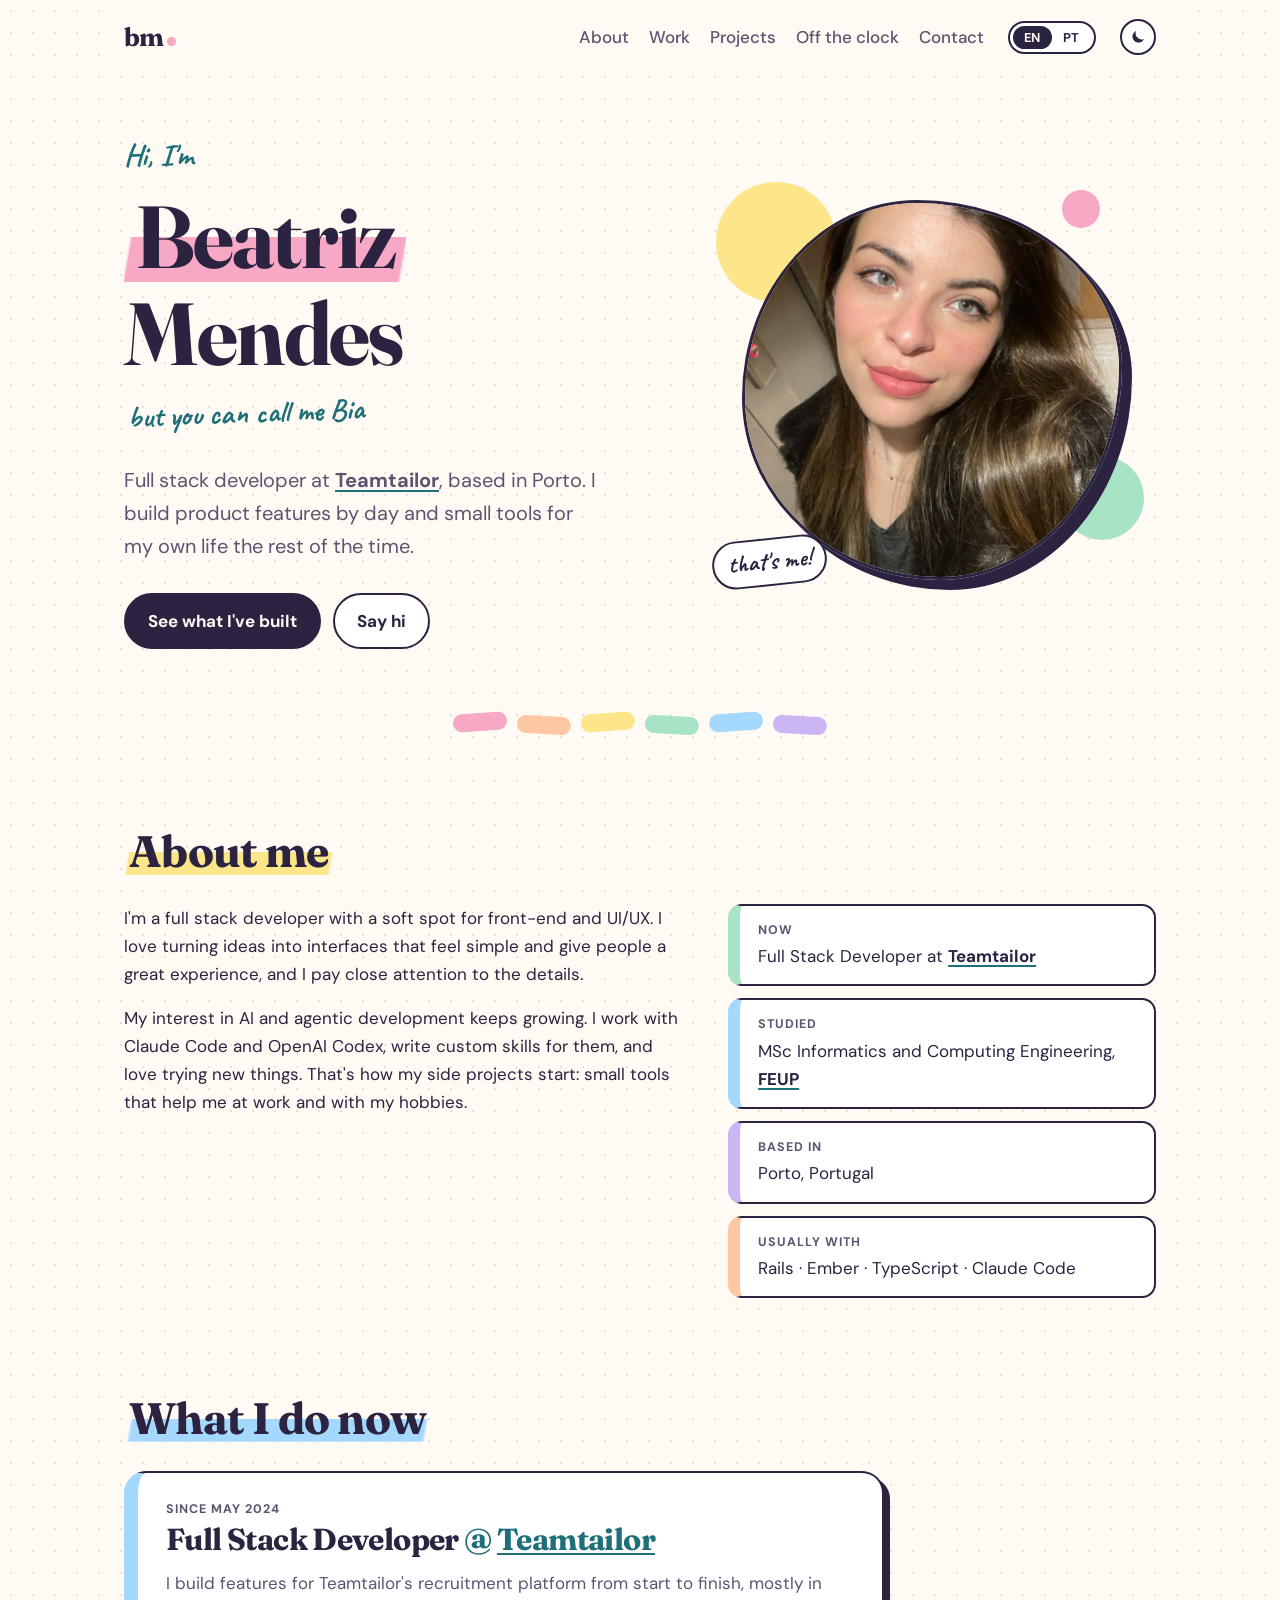
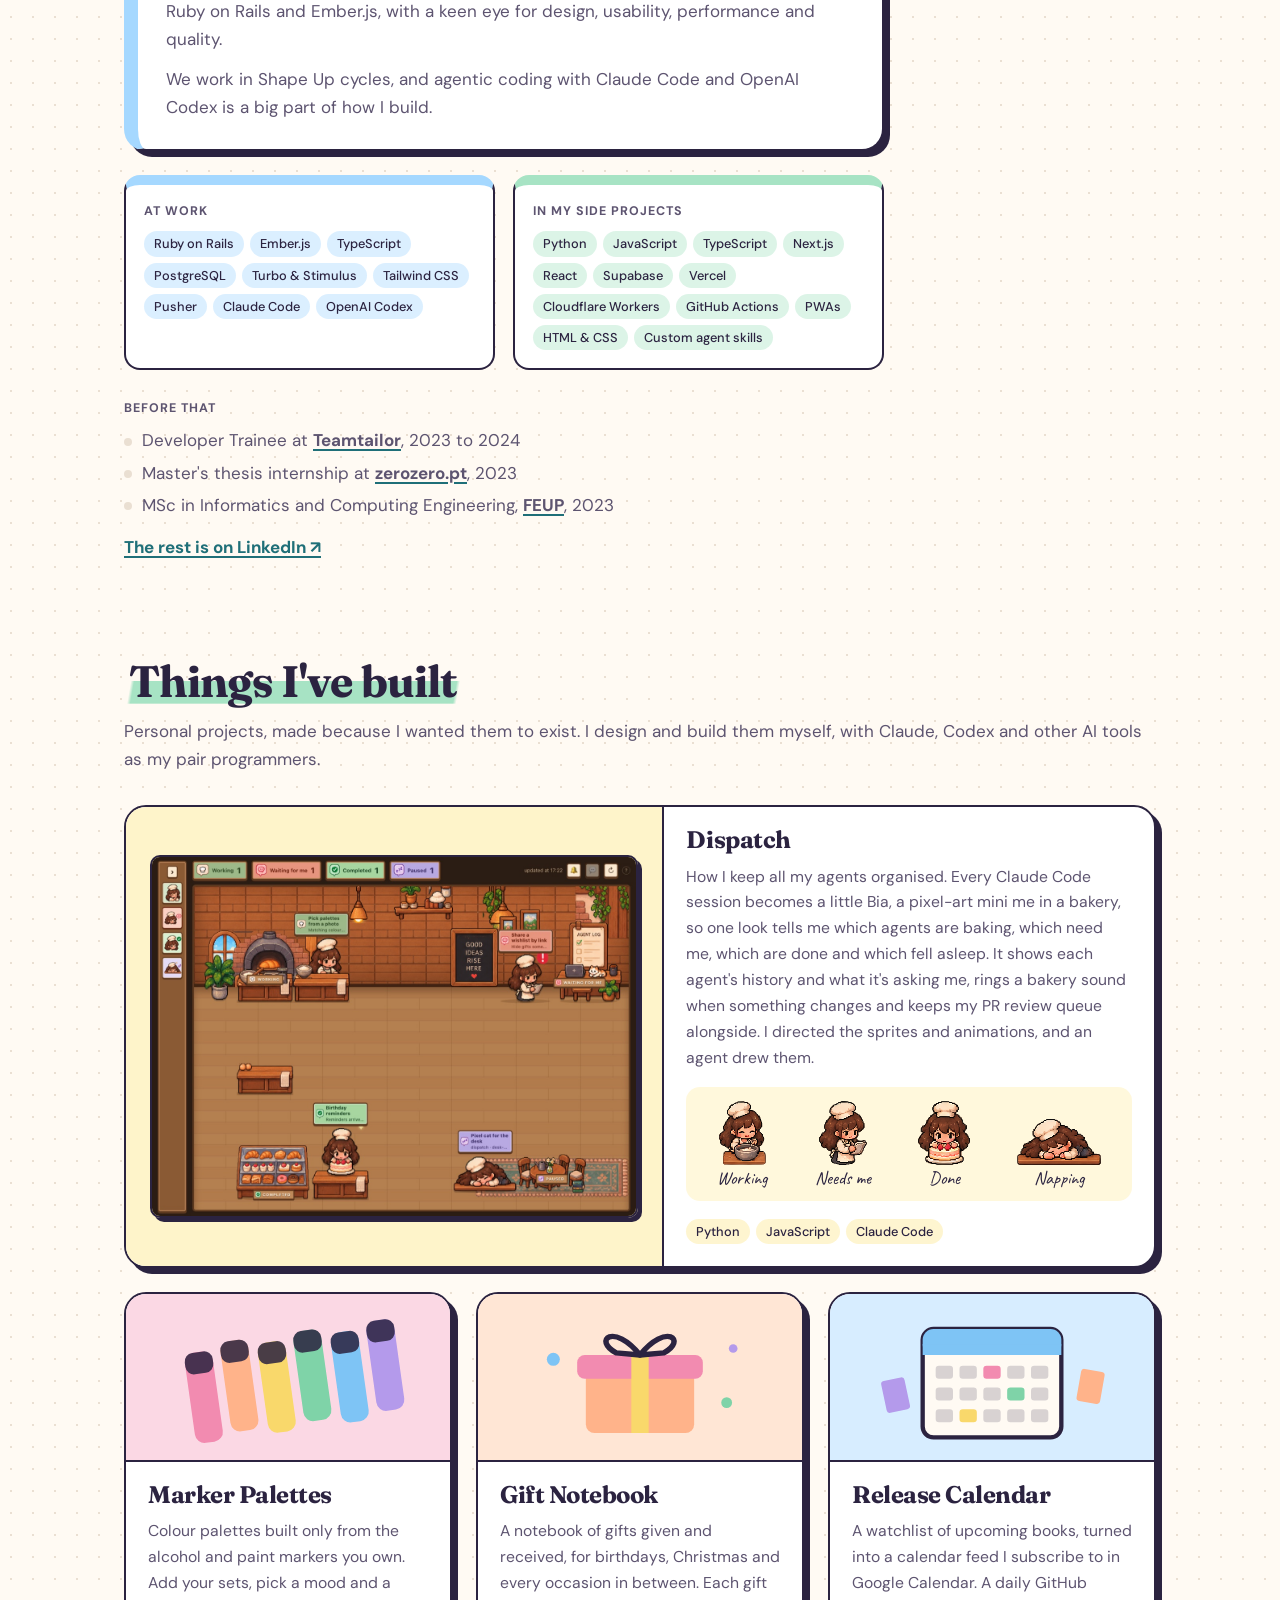
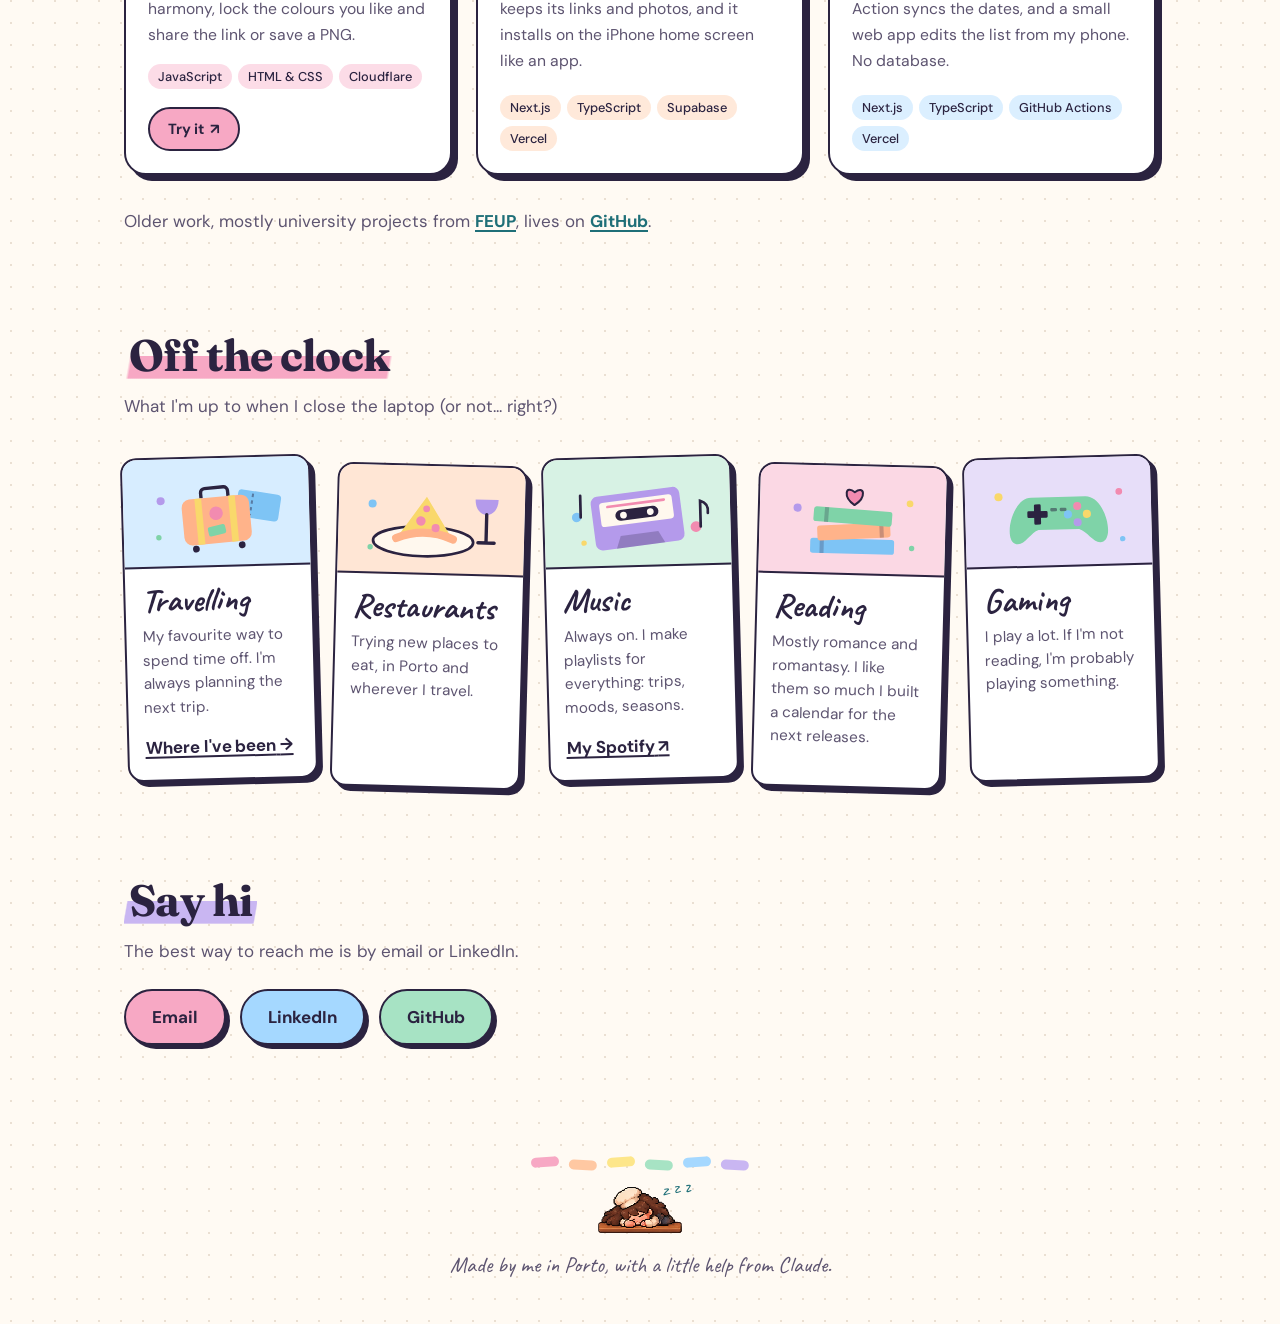
==== commit 656d8930: "Travel map: hover names and world %" ====
--- a/index.html
+++ b/index.html
@@ -272,7 +272,7 @@
 
       <p class="more">
         <span data-i18n="projects.more">Older work, mostly university projects from</span> <a class="place" href="https://www.up.pt/feup/" target="_blank" rel="noopener">FEUP</a><span data-i18n="projects.moreB">, lives on</span>
-        <a href="https://github.com/biam05">GitHub</a>.
+        <a href="https://github.com/biam05" target="_blank" rel="noopener">GitHub</a>.
       </p>
     </section>
 
@@ -305,6 +305,7 @@
           <div class="postcard-body">
             <h3 data-i18n="offline.travelTitle">Travelling</h3>
             <p data-i18n="offline.travel">My favourite way to spend time off. I'm always planning the next trip.</p>
+            <button class="postcard-link travel-open" type="button"><span data-i18n="travel.open">Where I've been</span> <span aria-hidden="true">&#8594;</span></button>
           </div>
         </li>
         <li class="postcard" style="--c: var(--peach)">
@@ -406,11 +407,28 @@
       <p class="section-sub" data-i18n="contact.sub">The best way to reach me is by email or LinkedIn.</p>
       <ul class="links">
         <li><a class="link-chip" style="--c: var(--pink)" href="mailto:beatrizcsmendes@gmail.com">Email</a></li>
-        <li><a class="link-chip" style="--c: var(--sky)" href="https://www.linkedin.com/in/biamendes1/">LinkedIn</a></li>
-        <li><a class="link-chip" style="--c: var(--mint)" href="https://github.com/biam05">GitHub</a></li>
+        <li><a class="link-chip" style="--c: var(--sky)" href="https://www.linkedin.com/in/biamendes1/" target="_blank" rel="noopener">LinkedIn</a></li>
+        <li><a class="link-chip" style="--c: var(--mint)" href="https://github.com/biam05" target="_blank" rel="noopener">GitHub</a></li>
       </ul>
     </section>
   </main>
+
+  <dialog class="travel" aria-labelledby="travel-title">
+    <div class="travel-inner">
+      <div class="travel-head">
+        <h2 id="travel-title"><span class="hl hl-sky" data-i18n="travel.title">Where I've been</span></h2>
+        <button class="travel-close" type="button">
+          <span class="sr-only" data-i18n="travel.close">Close</span>
+          <svg viewBox="0 0 24 24" aria-hidden="true"><path d="M6 6l12 12M18 6L6 18" stroke="currentColor" stroke-width="2.5" stroke-linecap="round"/></svg>
+        </button>
+      </div>
+      <p class="travel-count" hidden><strong class="travel-num"></strong> <span data-i18n="travel.count">countries so far</span> &middot; <strong class="travel-pct"></strong> <span data-i18n="travel.world">of the world</span></p>
+      <div class="travel-map">
+        <div class="travel-tip" hidden><strong></strong><span></span></div>
+      </div>
+      <p class="travel-hint" data-i18n="travel.hint">Hover or tap a country to see its name.</p>
+    </div>
+  </dialog>
 
   <footer class="footer">
     <div class="swatches swatches-small" aria-hidden="true">
--- a/styles.css
+++ b/styles.css
@@ -14,6 +14,10 @@
   --sky: #a5d8ff;
   --lilac: #c9b6f2;
   --teal: #1f6f78;
+  --map-sea: #bfe2fb;
+  --map-land: #fff8ee;
+  --map-edge: rgb(43 35 64 / 0.3);
+  --map-visited-edge: #2b2340;
 
   --radius: 22px;
   --shadow: 0 1px 0 var(--line), 0 18px 40px -24px rgb(43 35 64 / 0.35);
@@ -39,6 +43,10 @@
   --lilac: #8a72c4;
   --teal: #6cc3cc;
   --shadow: 0 1px 0 var(--line), 0 18px 40px -24px rgb(0 0 0 / 0.7);
+  --map-sea: #2b3b58;
+  --map-land: #4d4466;
+  --map-edge: rgb(28 24 40 / 0.7);
+  --map-visited-edge: #1c1828;
 }
 
 @media (prefers-color-scheme: dark) {
@@ -59,6 +67,10 @@
     --lilac: #8a72c4;
     --teal: #6cc3cc;
     --shadow: 0 1px 0 var(--line), 0 18px 40px -24px rgb(0 0 0 / 0.7);
+    --map-sea: #2b3b58;
+    --map-land: #4d4466;
+    --map-edge: rgb(28 24 40 / 0.7);
+    --map-visited-edge: #1c1828;
   }
 }
 
@@ -817,6 +829,173 @@
   text-underline-offset: 3px;
 }
 
+button.postcard-link {
+  padding: 0;
+  border: 0;
+  background: none;
+  color: inherit;
+  font: inherit;
+  font-weight: 700;
+  text-decoration: underline;
+  text-decoration-thickness: 2px;
+  text-underline-offset: 3px;
+  cursor: pointer;
+}
+
+/* Travel map */
+
+.travel {
+  width: min(980px, calc(100% - 32px));
+  max-width: none;
+  max-height: calc(100dvh - 32px);
+  padding: 0;
+  border: 2px solid var(--ink);
+  border-radius: var(--radius);
+  background: var(--card);
+  color: var(--ink);
+  box-shadow: 8px 8px 0 var(--ink);
+}
+
+.travel::backdrop {
+  background: rgb(28 24 40 / 0.55);
+  backdrop-filter: blur(3px);
+}
+
+body:has(.travel[open]) {
+  overflow: hidden;
+}
+
+.travel-inner {
+  padding: 24px clamp(16px, 4vw, 32px) 28px;
+}
+
+.travel-head {
+  display: flex;
+  align-items: flex-start;
+  justify-content: space-between;
+  gap: 16px;
+}
+
+.travel h2 {
+  margin: 0;
+  font-size: clamp(1.8rem, 4vw, 2.6rem);
+}
+
+.travel-close {
+  display: grid;
+  flex: none;
+  place-items: center;
+  width: 40px;
+  height: 40px;
+  border: 2px solid var(--ink);
+  border-radius: 50%;
+  background: var(--paper);
+  color: var(--ink);
+  cursor: pointer;
+}
+
+.travel-close svg {
+  width: 18px;
+  height: 18px;
+}
+
+.travel-count {
+  margin: 4px 0 18px;
+  color: var(--ink-soft);
+  font-family: var(--font-hand);
+  font-size: 1.6rem;
+}
+
+.travel-num {
+  color: var(--ink);
+}
+
+.travel-count[hidden] {
+  display: block;
+  visibility: hidden;
+}
+
+.travel-pct {
+  color: var(--ink);
+}
+
+.travel-map {
+  position: relative;
+  padding: 14px;
+  border: 2px solid var(--ink);
+  border-radius: 16px;
+  background: var(--map-sea);
+}
+
+.travel-map svg {
+  display: block;
+  width: 100%;
+  height: auto;
+  aspect-ratio: 1654 / 711;
+}
+
+.travel-map path {
+  fill: var(--map-land);
+  stroke: var(--map-edge);
+  stroke-width: 0.5;
+  transition: fill 0.15s;
+}
+
+.travel-map path:hover {
+  fill: var(--butter);
+}
+
+.travel-map path.v {
+  fill: #f28bb0;
+  stroke: var(--map-visited-edge);
+  stroke-width: 0.7;
+}
+
+.travel-map path.v:hover {
+  fill: #e5679a;
+}
+
+.travel-tip {
+  position: absolute;
+  z-index: 1;
+  display: flex;
+  align-items: center;
+  gap: 8px;
+  padding: 6px 10px;
+  border: 2px solid var(--ink);
+  border-radius: 999px;
+  background: var(--card);
+  box-shadow: 3px 3px 0 var(--ink);
+  font-size: 0.9rem;
+  white-space: nowrap;
+  transform: translate(14px, -130%);
+  pointer-events: none;
+}
+
+.travel-tip.flip {
+  transform: translate(calc(-100% - 14px), -130%);
+}
+
+.travel-tip span {
+  padding: 1px 8px;
+  border-radius: 999px;
+  background: color-mix(in srgb, var(--ink) 10%, var(--card));
+  color: var(--ink-soft);
+  font-size: 0.8rem;
+  font-weight: 700;
+}
+
+.travel-tip.is-visited span {
+  background: #f28bb0;
+  color: #2b2340;
+}
+
+.travel-hint {
+  margin: 12px 0 0;
+  color: var(--ink-soft);
+  font-size: 0.9rem;
+}
+
 /* Contact */
 
 .links {
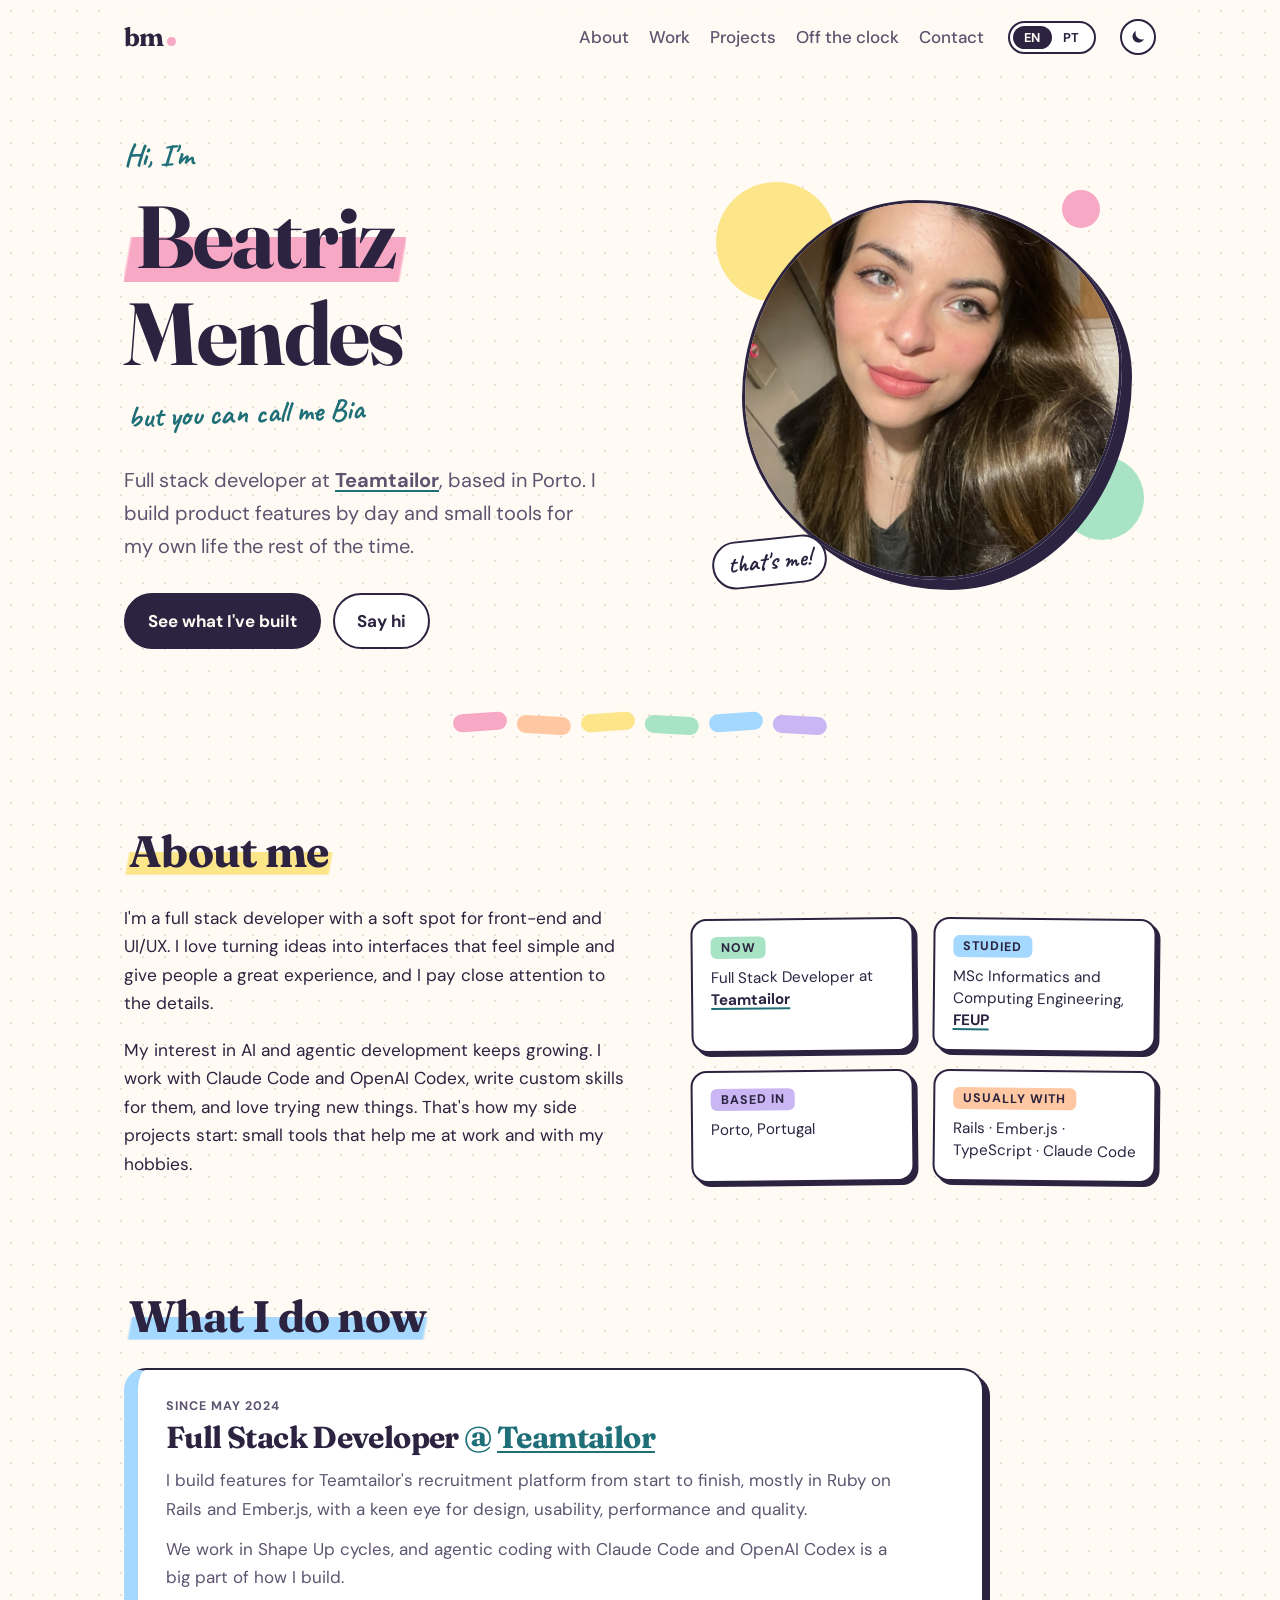
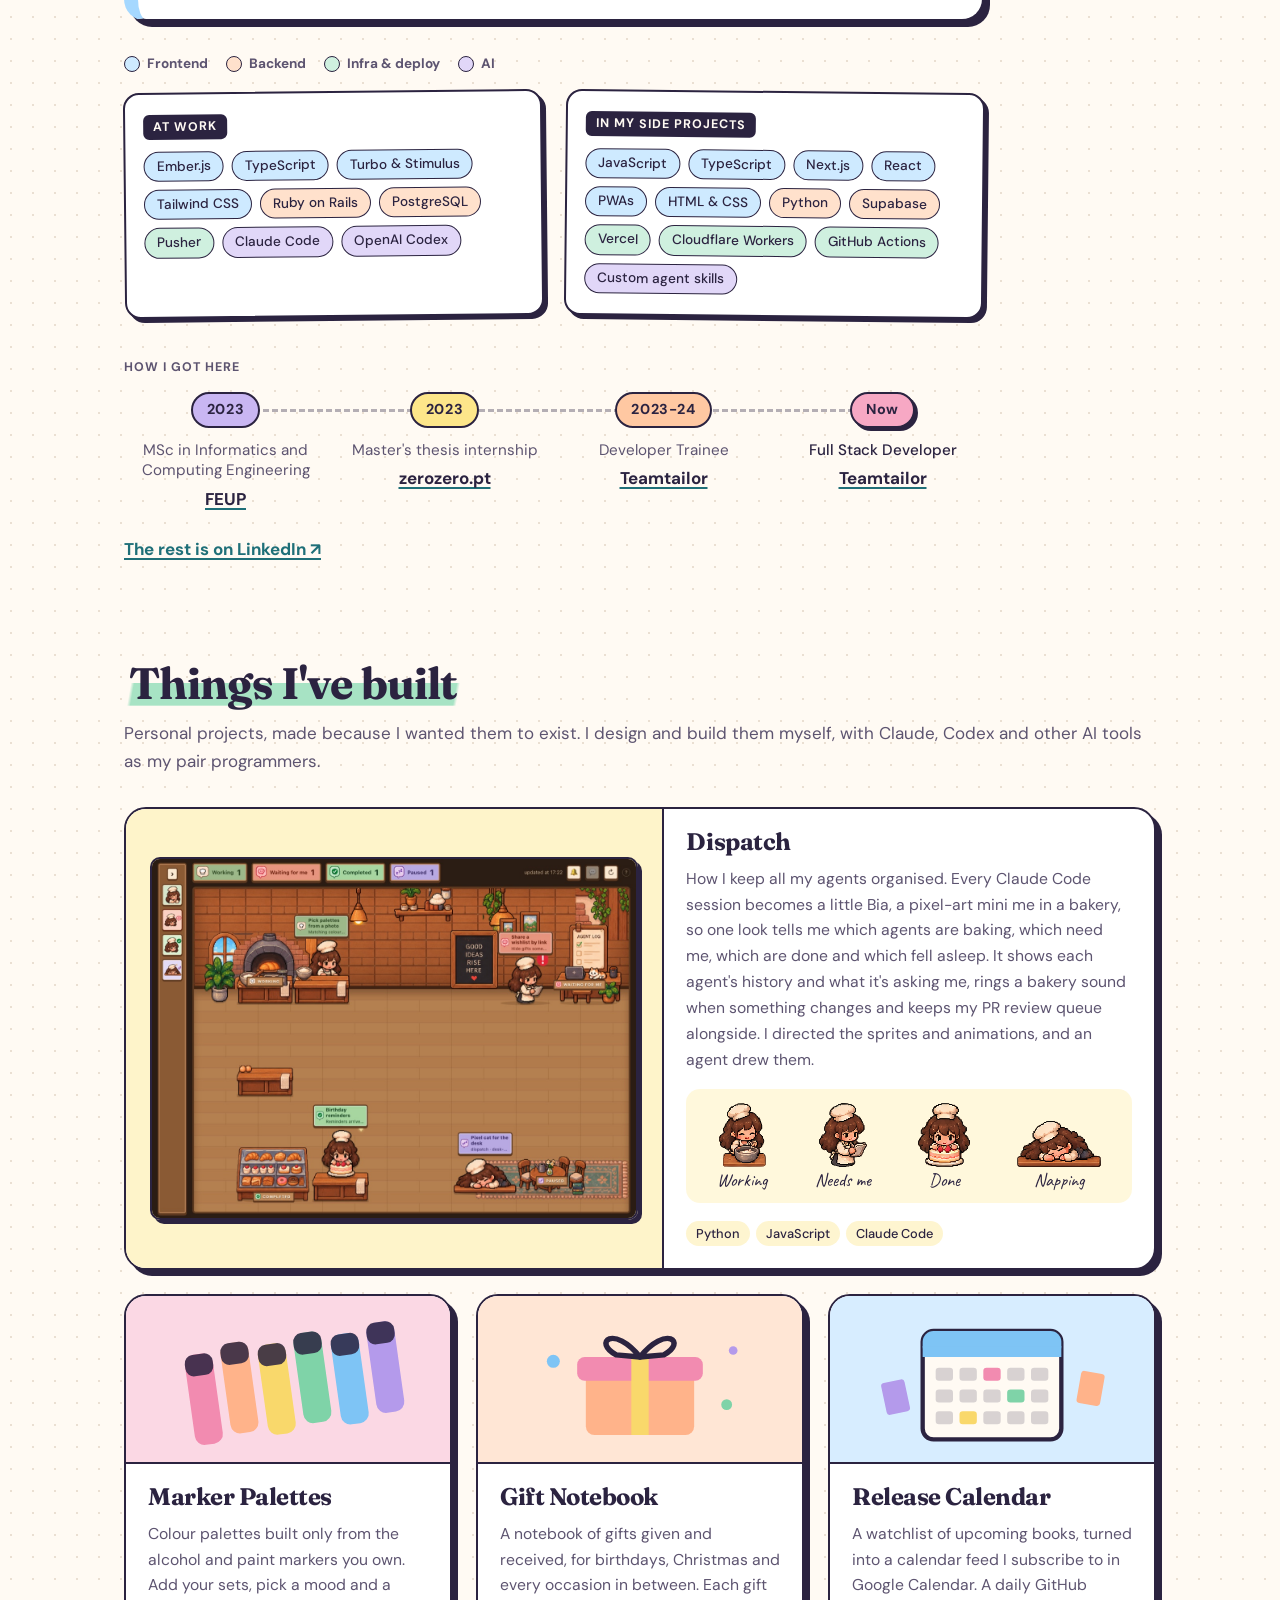
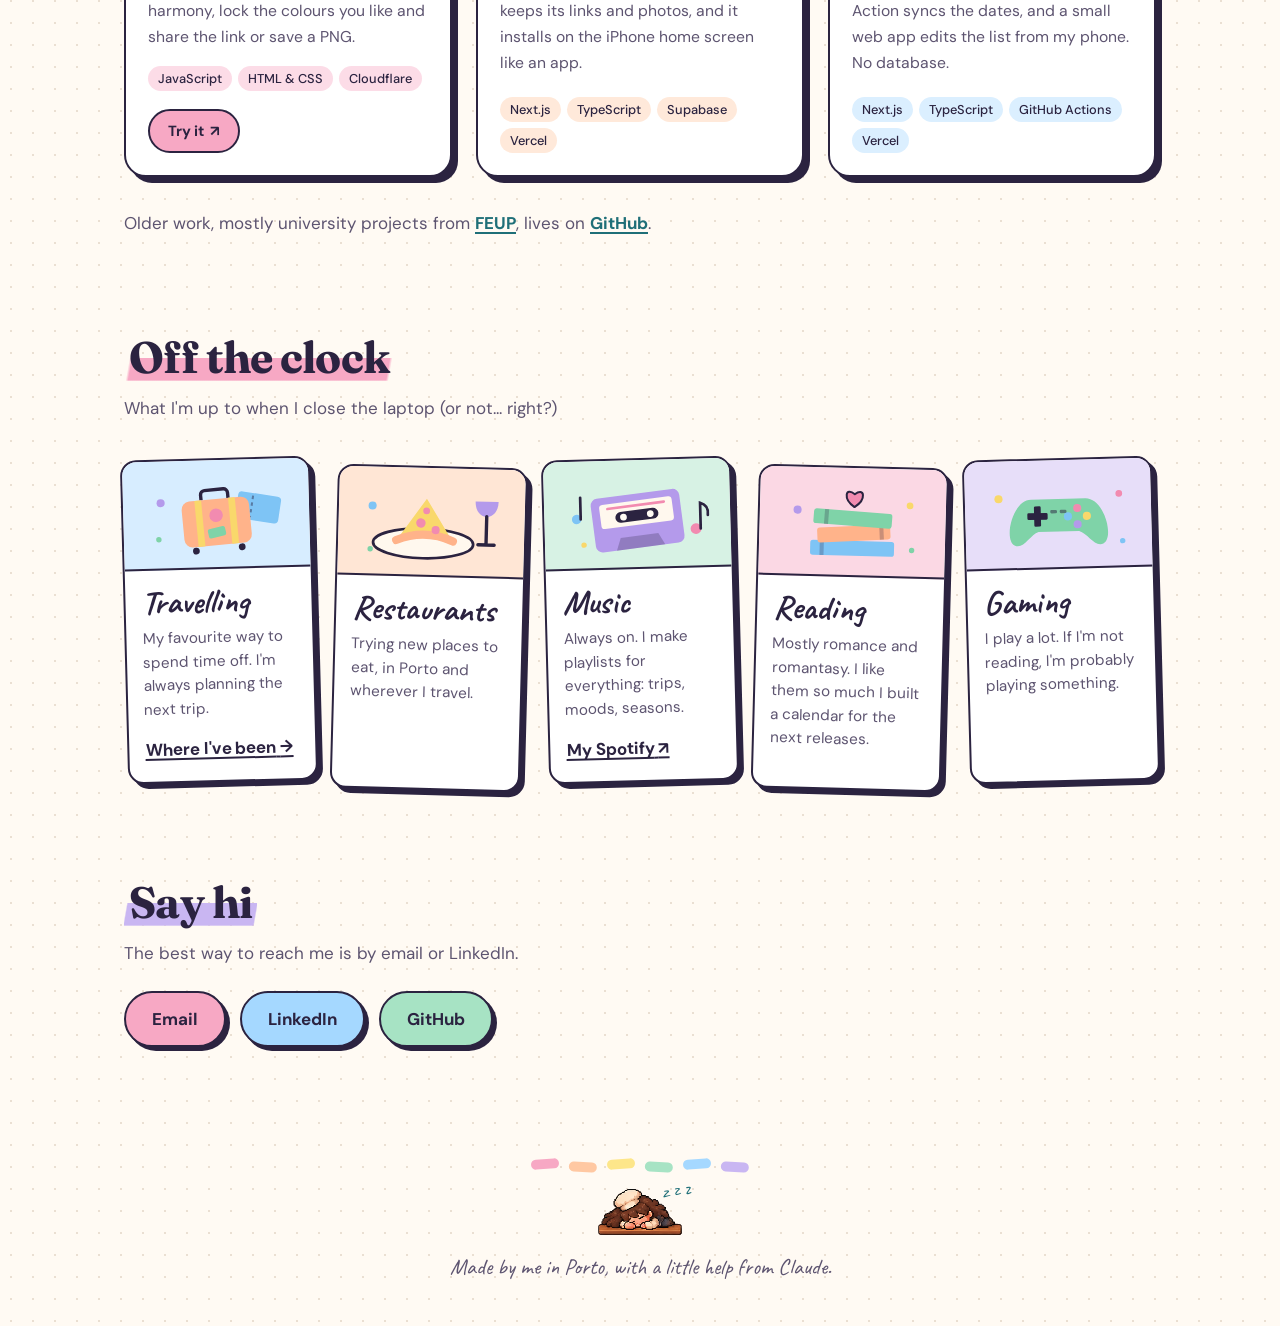
==== commit 00c7beca: "Livelier about and work sections" ====
--- a/index.html
+++ b/index.html
@@ -94,7 +94,7 @@
           </li>
           <li style="--c: var(--peach)">
             <span class="fact-label" data-i18n="facts.tools">Usually with</span>
-            <span>Rails · Ember · TypeScript · Claude Code</span>
+            <span>Rails · Ember.js · TypeScript · Claude Code</span>
           </li>
         </ul>
       </div>
@@ -110,47 +110,71 @@
         <p data-i18n="work.p2">We work in Shape Up cycles, and agentic coding with Claude Code and OpenAI Codex is a big part of how I build.</p>
       </article>
 
+      <ul class="tool-legend">
+        <li class="fe">Frontend</li>
+        <li class="be">Backend</li>
+        <li class="ops" data-i18n="tools.ops">Infra &amp; deploy</li>
+        <li class="ai" data-i18n="tools.ai">AI</li>
+      </ul>
+
       <div class="toolbox">
-        <div class="tool-group" style="--c: var(--sky)">
+        <div class="tool-group">
           <p class="fact-label" data-i18n="tools.work">At work</p>
           <ul class="tags">
-            <li>Ruby on Rails</li>
-            <li>Ember.js</li>
-            <li>TypeScript</li>
-            <li>PostgreSQL</li>
-            <li>Turbo &amp; Stimulus</li>
-            <li>Tailwind CSS</li>
-            <li>Pusher</li>
-            <li>Claude Code</li>
-            <li>OpenAI Codex</li>
+            <li class="fe">Ember.js</li>
+            <li class="fe">TypeScript</li>
+            <li class="fe">Turbo &amp; Stimulus</li>
+            <li class="fe">Tailwind CSS</li>
+            <li class="be">Ruby on Rails</li>
+            <li class="be">PostgreSQL</li>
+            <li class="ops">Pusher</li>
+            <li class="ai">Claude Code</li>
+            <li class="ai">OpenAI Codex</li>
           </ul>
         </div>
-        <div class="tool-group" style="--c: var(--mint)">
+        <div class="tool-group">
           <p class="fact-label" data-i18n="tools.side">In my side projects</p>
           <ul class="tags">
-            <li>Python</li>
-            <li>JavaScript</li>
-            <li>TypeScript</li>
-            <li>Next.js</li>
-            <li>React</li>
-            <li>Supabase</li>
-            <li>Vercel</li>
-            <li>Cloudflare Workers</li>
-            <li>GitHub Actions</li>
-            <li>PWAs</li>
-            <li>HTML &amp; CSS</li>
-            <li data-i18n="tools.skills">Custom agent skills</li>
+            <li class="fe">JavaScript</li>
+            <li class="fe">TypeScript</li>
+            <li class="fe">Next.js</li>
+            <li class="fe">React</li>
+            <li class="fe">PWAs</li>
+            <li class="fe">HTML &amp; CSS</li>
+            <li class="be">Python</li>
+            <li class="be">Supabase</li>
+            <li class="ops">Vercel</li>
+            <li class="ops">Cloudflare Workers</li>
+            <li class="ops">GitHub Actions</li>
+            <li class="ai" data-i18n="tools.skills">Custom agent skills</li>
           </ul>
         </div>
       </div>
 
       <div class="before">
-        <p class="fact-label" data-i18n="work.before">Before that</p>
-        <ul>
-          <li><span data-i18n="work.trainee">Developer Trainee at</span> <a class="place" href="https://www.teamtailor.com" target="_blank" rel="noopener">Teamtailor</a><span data-i18n="work.traineeWhen">, 2023 to 2024</span></li>
-          <li><span data-i18n="work.thesis">Master's thesis internship at</span> <a class="place" href="https://www.zerozero.pt" target="_blank" rel="noopener">zerozero.pt</a>, 2023</li>
-          <li><span data-i18n="work.msc">MSc in Informatics and Computing Engineering,</span> <a class="place" href="https://www.up.pt/feup/" target="_blank" rel="noopener">FEUP</a>, 2023</li>
-        </ul>
+        <p class="fact-label" data-i18n="work.before">How I got here</p>
+        <ol class="journey">
+          <li class="stop" style="--c: var(--lilac)">
+            <span class="stop-year">2023</span>
+            <span class="stop-role" data-i18n="work.msc">MSc in Informatics and Computing Engineering</span>
+            <a class="place" href="https://www.up.pt/feup/" target="_blank" rel="noopener">FEUP</a>
+          </li>
+          <li class="stop" style="--c: var(--butter)">
+            <span class="stop-year">2023</span>
+            <span class="stop-role" data-i18n="work.thesis">Master's thesis internship</span>
+            <a class="place" href="https://www.zerozero.pt" target="_blank" rel="noopener">zerozero.pt</a>
+          </li>
+          <li class="stop" style="--c: var(--peach)">
+            <span class="stop-year">2023-24</span>
+            <span class="stop-role" data-i18n="work.trainee">Developer Trainee</span>
+            <a class="place" href="https://www.teamtailor.com" target="_blank" rel="noopener">Teamtailor</a>
+          </li>
+          <li class="stop stop-now" style="--c: var(--pink)">
+            <span class="stop-year" data-i18n="work.now">Now</span>
+            <span class="stop-role">Full Stack Developer</span>
+            <a class="place" href="https://www.teamtailor.com" target="_blank" rel="noopener">Teamtailor</a>
+          </li>
+        </ol>
         <a class="more-link" href="https://www.linkedin.com/in/biamendes1/" target="_blank" rel="noopener"><span data-i18n="work.linkedin">The rest is on LinkedIn</span> <span aria-hidden="true">&#8599;</span></a>
       </div>
     </section>
--- a/styles.css
+++ b/styles.css
@@ -466,19 +466,22 @@
 
 .about-grid {
   display: grid;
-  grid-template-columns: 1.3fr 1fr;
-  gap: 48px;
+  grid-template-columns: 1.1fr 1fr;
+  gap: 56px;
+  align-items: center;
   margin-top: 28px;
 }
 
 .about-body p {
-  margin: 0 0 16px;
-  max-width: 60ch;
+  margin: 0 0 18px;
+  max-width: 56ch;
+  font-size: 1.08rem;
 }
 
 .facts {
   display: grid;
-  gap: 12px;
+  grid-template-columns: 1fr 1fr;
+  gap: 18px;
   margin: 0;
   padding: 0;
   list-style: none;
@@ -486,12 +489,28 @@
 
 .facts li {
   display: grid;
-  gap: 2px;
-  padding: 14px 18px;
-  border: 2px solid var(--ink);
-  border-left: 12px solid var(--c);
-  border-radius: 14px;
+  align-content: start;
+  gap: 8px;
+  padding: 16px 18px 18px;
+  border: 2px solid var(--ink);
+  border-radius: 16px;
   background: var(--card);
+  box-shadow: 4px 4px 0 var(--ink);
+  font-size: 0.95rem;
+  line-height: 1.45;
+  transform: rotate(-0.6deg);
+}
+
+.facts li:nth-child(even) {
+  transform: rotate(0.6deg);
+}
+
+.facts .fact-label {
+  justify-self: start;
+  padding: 2px 10px;
+  border-radius: 6px;
+  background: var(--c);
+  color: #2b2340;
 }
 
 .fact-label {
@@ -659,7 +678,7 @@
 /* Work */
 
 .job {
-  max-width: 760px;
+  max-width: 860px;
   margin-top: 28px;
   padding: 26px 28px 28px;
   border: 2px solid var(--ink);
@@ -692,42 +711,80 @@
   color: var(--ink-soft);
 }
 
-.job .tags {
-  margin-top: 18px;
-}
-
 .before {
-  max-width: 760px;
-  margin-top: 28px;
+  max-width: 860px;
+  margin-top: 40px;
 }
 
 .before .fact-label {
-  margin: 0 0 8px;
-}
-
-.before ul {
+  margin: 0 0 14px;
+}
+
+.journey {
+  position: relative;
   display: grid;
-  gap: 4px;
+  grid-template-columns: repeat(4, 1fr);
+  gap: 16px;
   margin: 0;
   padding: 0;
   list-style: none;
-  color: var(--ink-soft);
-}
-
-.before li::before {
+}
+
+.journey::before {
   content: "";
-  display: inline-block;
-  width: 8px;
-  height: 8px;
-  margin-right: 10px;
-  border-radius: 50%;
-  background: var(--line);
-  vertical-align: middle;
+  position: absolute;
+  top: 17px;
+  right: 12%;
+  left: 12%;
+  border-top: 3px dashed var(--ink);
+  opacity: 0.35;
+}
+
+.stop {
+  position: relative;
+  display: flex;
+  flex-direction: column;
+  align-items: center;
+  gap: 4px;
+  text-align: center;
+}
+
+.stop-year {
+  z-index: 1;
+  margin-bottom: 8px;
+  padding: 4px 14px;
+  border: 2px solid var(--ink);
+  border-radius: 999px;
+  background: var(--c);
+  color: #2b2340;
+  font-size: 0.9rem;
+  font-weight: 700;
+  letter-spacing: 0.04em;
+  white-space: nowrap;
+}
+
+.stop-role {
+  color: var(--ink-soft);
+  font-size: 0.95rem;
+  line-height: 1.35;
+}
+
+.stop .place {
+  font-weight: 700;
+}
+
+.stop-now .stop-year {
+  box-shadow: 3px 3px 0 var(--ink);
+}
+
+.stop-now .stop-role {
+  color: var(--ink);
+  font-weight: 500;
 }
 
 .more-link {
   display: inline-block;
-  margin-top: 14px;
+  margin-top: 22px;
   font-weight: 700;
   color: var(--teal);
   text-decoration-thickness: 2px;
@@ -736,25 +793,79 @@
 
 /* Toolbox */
 
+.tool-legend {
+  display: flex;
+  flex-wrap: wrap;
+  gap: 6px 18px;
+  margin: 32px 0 0;
+  padding: 0;
+  list-style: none;
+  font-size: 0.85rem;
+  font-weight: 700;
+  color: var(--ink-soft);
+}
+
+.tool-legend li {
+  display: flex;
+  align-items: center;
+  gap: 7px;
+}
+
+.tool-legend li::before {
+  content: "";
+  width: 14px;
+  height: 14px;
+  border: 1.5px solid var(--ink);
+  border-radius: 50%;
+  background: color-mix(in srgb, var(--chip) 55%, var(--card));
+}
+
+.fe { --chip: var(--sky); }
+.be { --chip: var(--peach); }
+.ops { --chip: var(--mint); }
+.ai { --chip: var(--lilac); }
+
 .toolbox {
   display: grid;
   grid-template-columns: 1fr 1fr;
-  gap: 18px;
-  max-width: 760px;
-  margin-top: 24px;
+  gap: 22px;
+  max-width: 860px;
+  margin-top: 16px;
 }
 
 .tool-group {
-  padding: 16px 18px 18px;
-  border: 2px solid var(--ink);
-  border-top: 10px solid var(--c);
+  padding: 16px 18px 20px;
+  border: 2px solid var(--ink);
   border-radius: 16px;
   background: var(--card);
+  box-shadow: 4px 4px 0 var(--ink);
+  transform: rotate(-0.6deg);
+}
+
+.tool-group + .tool-group {
+  transform: rotate(0.6deg);
 }
 
 .tool-group .fact-label {
-  margin: 0 0 10px;
-}
+  display: inline-block;
+  margin: 0 0 12px;
+  padding: 2px 10px;
+  border-radius: 6px;
+  background: var(--ink);
+  color: var(--paper);
+}
+
+.tool-group .tags {
+  gap: 8px;
+}
+
+.tool-group .tags li {
+  padding: 3px 12px;
+  border: 1.5px solid var(--ink);
+  background: color-mix(in srgb, var(--chip) 55%, var(--card));
+  font-size: 0.85rem;
+}
+
 
 /* Off the clock */
 
@@ -1177,6 +1288,38 @@
     grid-template-columns: 1fr;
   }
 
+  .job {
+    padding: 22px 20px 24px;
+  }
+
+  .journey {
+    grid-template-columns: 1fr;
+    gap: 14px;
+  }
+
+  .journey::before {
+    top: 12px;
+    right: auto;
+    bottom: 12px;
+    left: 44px;
+    border-top: 0;
+    border-left: 3px dashed var(--ink);
+  }
+
+  .stop {
+    display: grid;
+    grid-template-columns: 90px 1fr;
+    align-items: center;
+    column-gap: 12px;
+    text-align: left;
+  }
+
+  .stop-year {
+    grid-row: span 2;
+    justify-self: center;
+    margin: 0;
+  }
+
   .postcards {
     grid-template-columns: 1fr;
     gap: 18px;
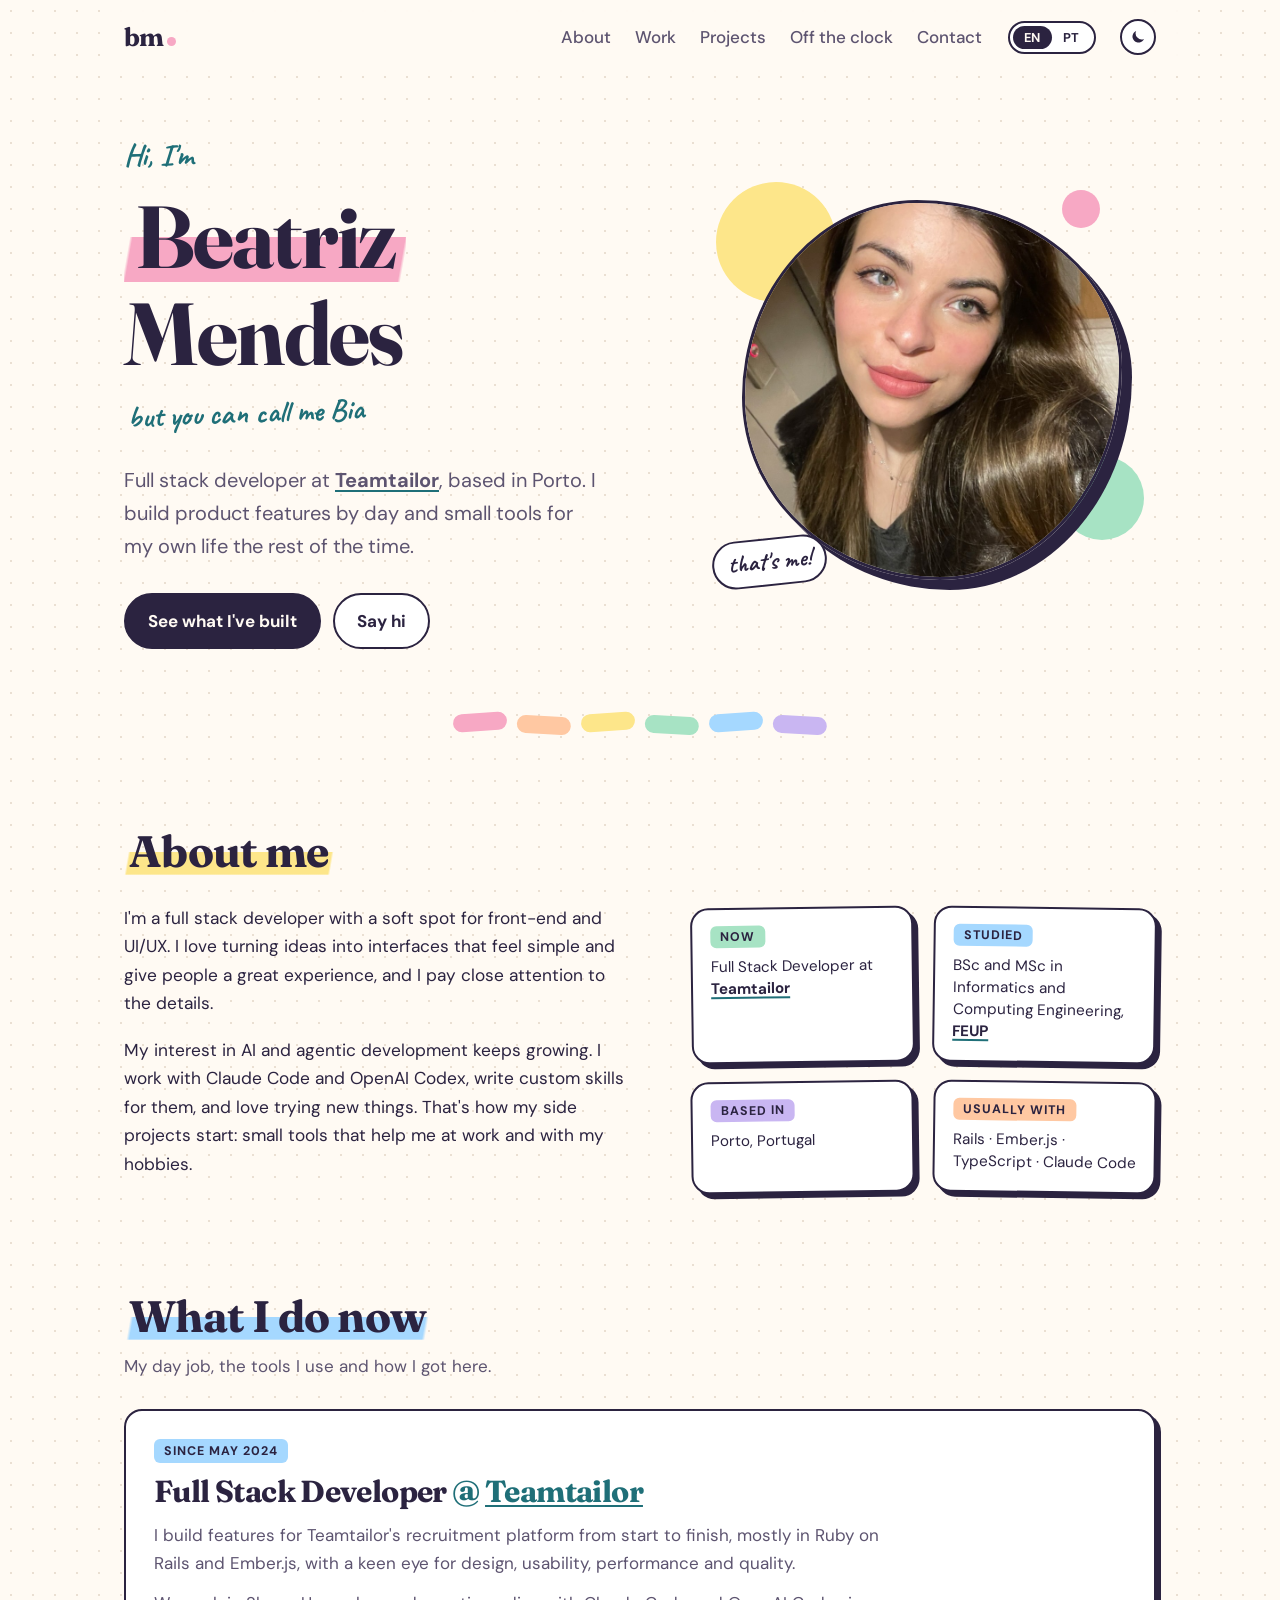
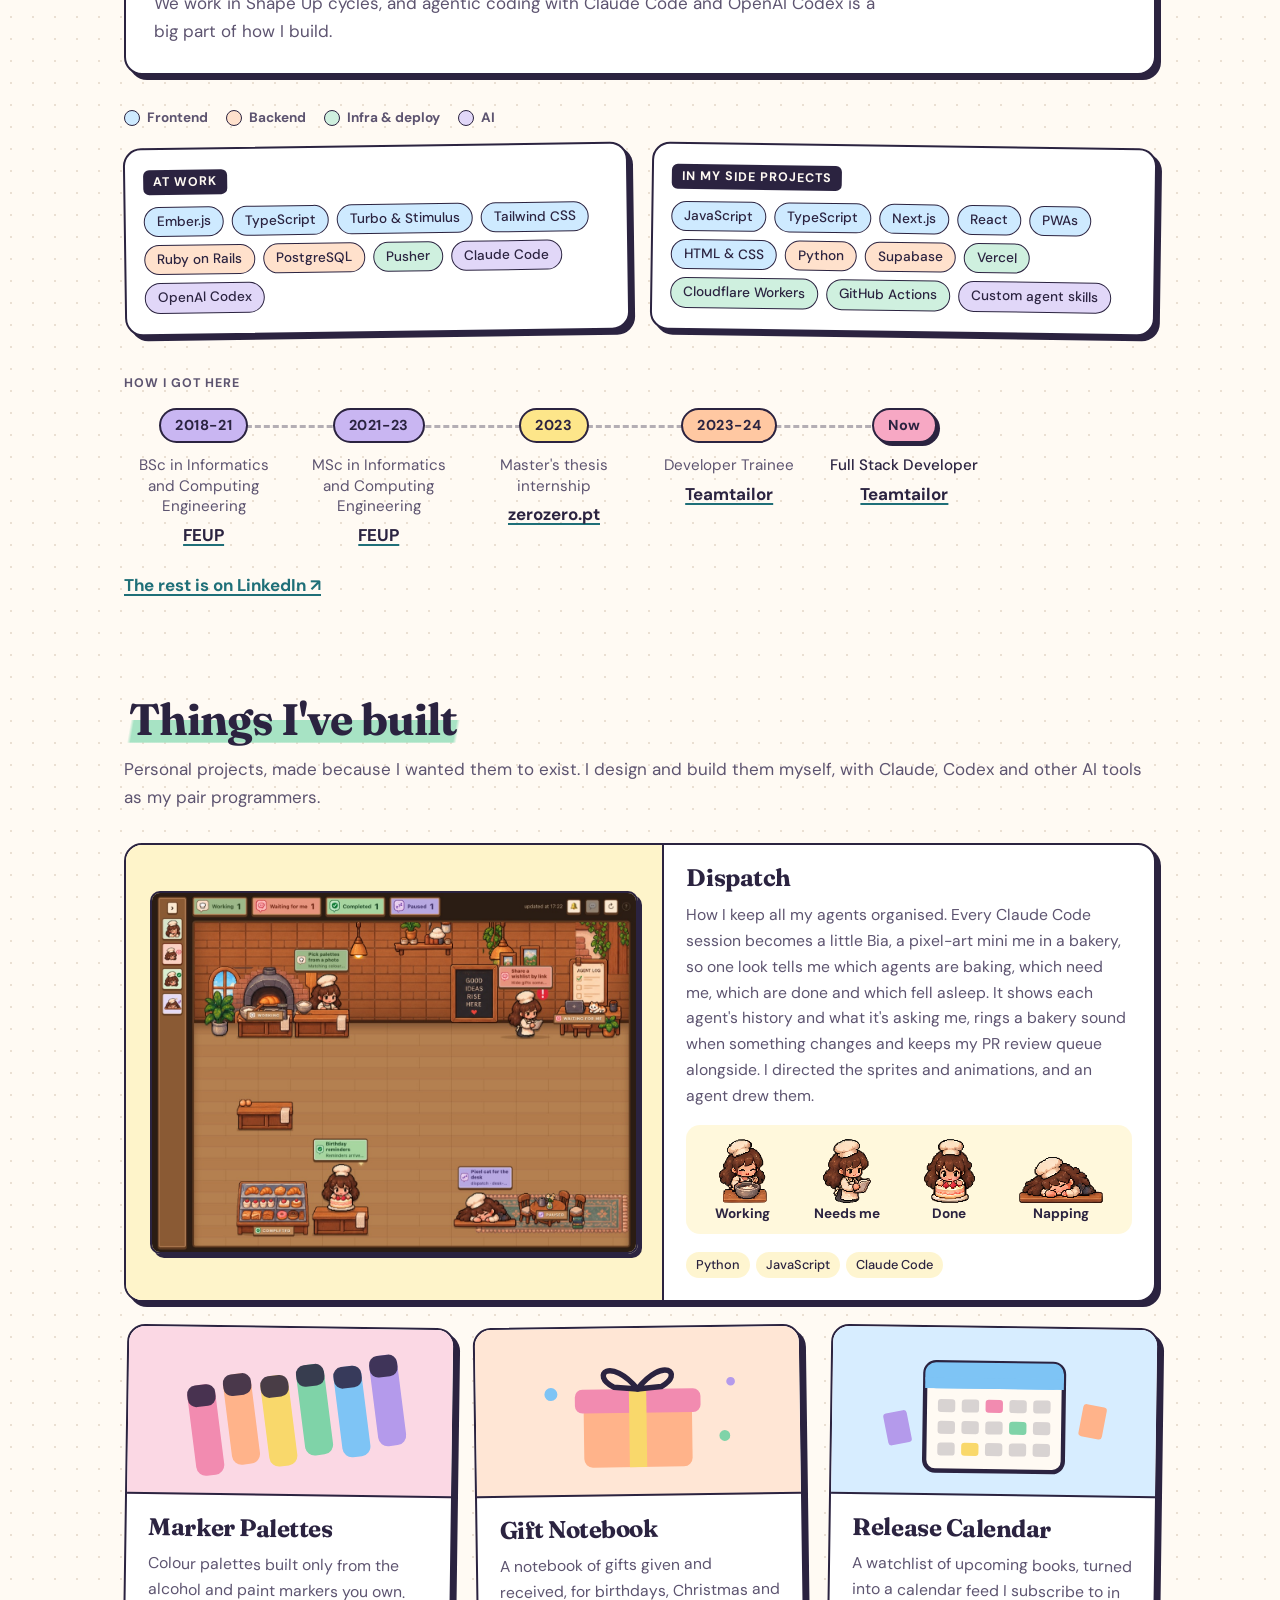
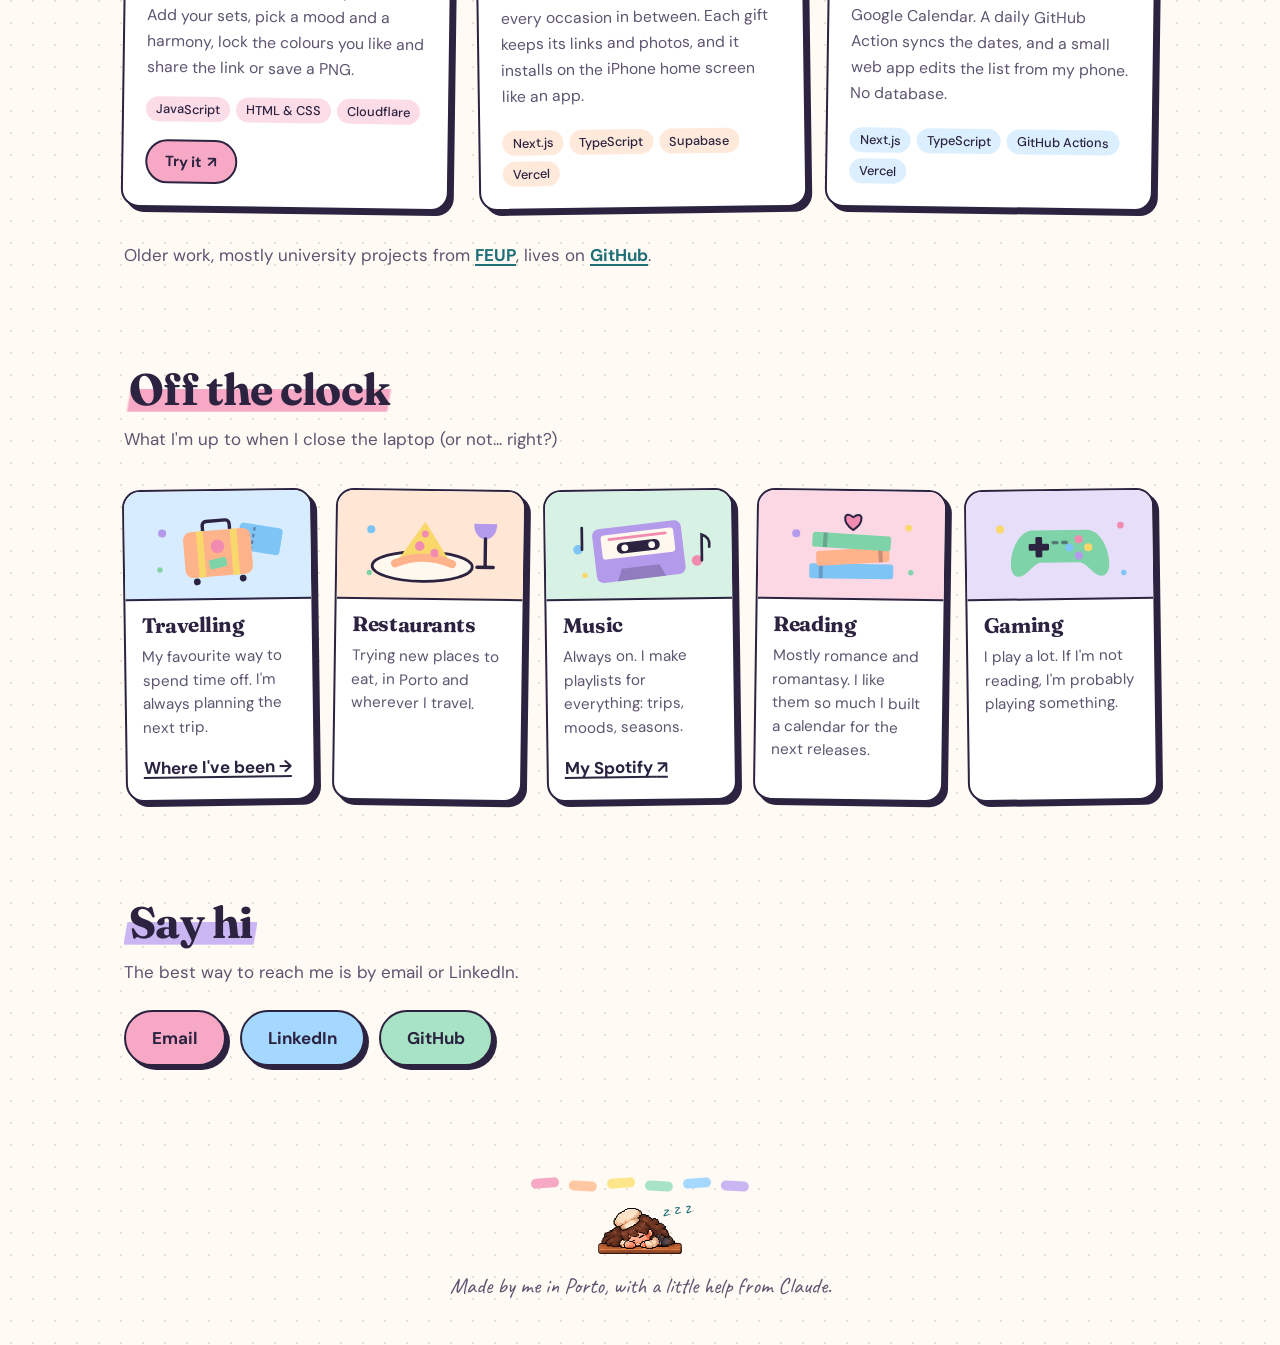
==== commit da1b3628: "Add mobile nav and section highlight" ====
--- a/index.html
+++ b/index.html
@@ -25,11 +25,11 @@
   <header class="topbar">
     <a class="logo" href="#top" aria-label="Beatriz Mendes">bm<span class="dot"></span></a>
     <nav class="nav">
-      <a href="#about" data-i18n="nav.about">About</a>
-      <a href="#work" data-i18n="nav.work">Work</a>
-      <a href="#projects" data-i18n="nav.projects">Projects</a>
-      <a href="#offline" data-i18n="nav.offline">Off the clock</a>
-      <a href="#contact" data-i18n="nav.contact">Contact</a>
+      <a href="#about" style="--hl: var(--butter)" data-i18n="nav.about">About</a>
+      <a href="#work" style="--hl: var(--sky)" data-i18n="nav.work">Work</a>
+      <a href="#projects" style="--hl: var(--mint)" data-i18n="nav.projects">Projects</a>
+      <a href="#offline" style="--hl: var(--pink)" data-i18n="nav.offline">Off the clock</a>
+      <a href="#contact" style="--hl: var(--lilac)" data-i18n="nav.contact">Contact</a>
     </nav>
     <div class="lang" role="group" aria-label="Language">
       <button type="button" data-lang="en" aria-pressed="true">EN</button>
@@ -86,7 +86,7 @@
           </li>
           <li style="--c: var(--sky)">
             <span class="fact-label" data-i18n="facts.studied">Studied</span>
-            <span><span data-i18n="facts.studiedValue">MSc Informatics and Computing Engineering,</span> <a class="place" href="https://www.up.pt/feup/" target="_blank" rel="noopener">FEUP</a></span>
+            <span><span data-i18n="facts.studiedValue">BSc and MSc in Informatics and Computing Engineering,</span> <a class="place" href="https://www.up.pt/feup/" target="_blank" rel="noopener">FEUP</a></span>
           </li>
           <li style="--c: var(--lilac)">
             <span class="fact-label" data-i18n="facts.based">Based in</span>
@@ -102,6 +102,7 @@
 
     <section id="work" class="section">
       <h2><span class="hl hl-sky" data-i18n="work.title">What I do now</span></h2>
+      <p class="section-sub" data-i18n="work.sub">My day job, the tools I use and how I got here.</p>
 
       <article class="job" style="--c: var(--sky)">
         <p class="when" data-i18n="work.when">Since May 2024</p>
@@ -155,7 +156,12 @@
         <p class="fact-label" data-i18n="work.before">How I got here</p>
         <ol class="journey">
           <li class="stop" style="--c: var(--lilac)">
-            <span class="stop-year">2023</span>
+            <span class="stop-year">2018-21</span>
+            <span class="stop-role" data-i18n="work.bsc">BSc in Informatics and Computing Engineering</span>
+            <a class="place" href="https://www.up.pt/feup/" target="_blank" rel="noopener">FEUP</a>
+          </li>
+          <li class="stop" style="--c: var(--lilac)">
+            <span class="stop-year">2021-23</span>
             <span class="stop-role" data-i18n="work.msc">MSc in Informatics and Computing Engineering</span>
             <a class="place" href="https://www.up.pt/feup/" target="_blank" rel="noopener">FEUP</a>
           </li>
--- a/styles.css
+++ b/styles.css
@@ -20,6 +20,10 @@
   --map-visited-edge: #2b2340;
 
   --radius: 22px;
+  --card-radius: 18px;
+  --card-shadow: 5px 5px 0 var(--ink);
+  --card-shadow-hover: 8px 8px 0 var(--ink);
+  --tilt: 0.8deg;
   --shadow: 0 1px 0 var(--line), 0 18px 40px -24px rgb(43 35 64 / 0.35);
   --font-display: "Fraunces", Georgia, serif;
   --font-body: "DM Sans", system-ui, sans-serif;
@@ -152,14 +156,21 @@
 }
 
 .nav a {
+  padding: 0 0.12em;
   font-weight: 500;
   text-decoration: none;
+  white-space: nowrap;
   color: var(--ink-soft);
   transition: color 0.15s;
 }
 
 .nav a:hover {
   color: var(--ink);
+}
+
+.nav a[aria-current="true"] {
+  color: var(--ink);
+  background: linear-gradient(var(--hl), var(--hl)) 0 88% / 100% 42% no-repeat;
 }
 
 .lang {
@@ -493,20 +504,23 @@
   gap: 8px;
   padding: 16px 18px 18px;
   border: 2px solid var(--ink);
-  border-radius: 16px;
+  border-radius: var(--card-radius);
   background: var(--card);
-  box-shadow: 4px 4px 0 var(--ink);
+  box-shadow: var(--card-shadow);
   font-size: 0.95rem;
   line-height: 1.45;
-  transform: rotate(-0.6deg);
+  transform: rotate(calc(var(--tilt) * -1));
 }
 
 .facts li:nth-child(even) {
-  transform: rotate(0.6deg);
-}
-
-.facts .fact-label {
+  transform: rotate(var(--tilt));
+}
+
+.facts .fact-label,
+.job .when,
+.tool-group .fact-label {
   justify-self: start;
+  display: inline-block;
   padding: 2px 10px;
   border-radius: 6px;
   background: var(--c);
@@ -535,15 +549,24 @@
   flex-direction: column;
   overflow: hidden;
   border: 2px solid var(--ink);
-  border-radius: var(--radius);
+  border-radius: var(--card-radius);
   background: var(--card);
-  box-shadow: 6px 6px 0 var(--ink);
+  box-shadow: var(--card-shadow);
   transition: transform 0.2s, box-shadow 0.2s;
 }
 
-.card:hover {
-  transform: translate(-3px, -3px) rotate(-0.4deg);
-  box-shadow: 9px 9px 0 var(--ink);
+.card:not(.card-feature):nth-child(odd) {
+  transform: rotate(calc(var(--tilt) * -1));
+}
+
+.card:not(.card-feature):nth-child(even) {
+  transform: rotate(var(--tilt));
+}
+
+.card:hover,
+.card:not(.card-feature):hover {
+  transform: translate(-3px, -3px);
+  box-shadow: var(--card-shadow-hover);
 }
 
 .card-art {
@@ -607,10 +630,6 @@
   display: grid;
   grid-column: 1 / -1;
   grid-template-columns: 1.1fr 1fr;
-}
-
-.card-feature:hover {
-  transform: translate(-3px, -3px);
 }
 
 .card-shot {
@@ -648,8 +667,8 @@
   flex-direction: column;
   gap: 4px;
   align-items: center;
-  font-family: "Caveat", cursive;
-  font-size: 1.15rem;
+  font-size: 0.85rem;
+  font-weight: 700;
   line-height: 1;
 }
 
@@ -678,23 +697,20 @@
 /* Work */
 
 .job {
-  max-width: 860px;
   margin-top: 28px;
-  padding: 26px 28px 28px;
-  border: 2px solid var(--ink);
-  border-left: 14px solid var(--c);
-  border-radius: var(--radius);
+  padding: 24px 28px 28px;
+  border: 2px solid var(--ink);
+  border-radius: var(--card-radius);
   background: var(--card);
-  box-shadow: 6px 6px 0 var(--ink);
+  box-shadow: var(--card-shadow);
 }
 
 .when {
-  margin: 0 0 4px;
+  margin: 0 0 12px;
   font-size: 0.78rem;
   font-weight: 700;
   letter-spacing: 0.08em;
   text-transform: uppercase;
-  color: var(--ink-soft);
 }
 
 .job h3 {
@@ -723,7 +739,7 @@
 .journey {
   position: relative;
   display: grid;
-  grid-template-columns: repeat(4, 1fr);
+  grid-template-columns: repeat(5, 1fr);
   gap: 16px;
   margin: 0;
   padding: 0;
@@ -734,8 +750,8 @@
   content: "";
   position: absolute;
   top: 17px;
-  right: 12%;
-  left: 12%;
+  right: 10%;
+  left: 10%;
   border-top: 3px dashed var(--ink);
   opacity: 0.35;
 }
@@ -829,28 +845,24 @@
   display: grid;
   grid-template-columns: 1fr 1fr;
   gap: 22px;
-  max-width: 860px;
   margin-top: 16px;
 }
 
 .tool-group {
   padding: 16px 18px 20px;
   border: 2px solid var(--ink);
-  border-radius: 16px;
+  border-radius: var(--card-radius);
   background: var(--card);
-  box-shadow: 4px 4px 0 var(--ink);
-  transform: rotate(-0.6deg);
+  box-shadow: var(--card-shadow);
+  transform: rotate(calc(var(--tilt) * -1));
 }
 
 .tool-group + .tool-group {
-  transform: rotate(0.6deg);
+  transform: rotate(var(--tilt));
 }
 
 .tool-group .fact-label {
-  display: inline-block;
   margin: 0 0 12px;
-  padding: 2px 10px;
-  border-radius: 6px;
   background: var(--ink);
   color: var(--paper);
 }
@@ -883,19 +895,20 @@
   flex-direction: column;
   overflow: hidden;
   border: 2px solid var(--ink);
-  border-radius: 16px;
+  border-radius: var(--card-radius);
   background: var(--card);
-  box-shadow: 5px 5px 0 var(--ink);
-  transform: rotate(-1.5deg);
-  transition: transform 0.2s;
+  box-shadow: var(--card-shadow);
+  transform: rotate(calc(var(--tilt) * -1));
+  transition: transform 0.2s, box-shadow 0.2s;
 }
 
 .postcard:nth-child(even) {
-  transform: rotate(1.5deg) translateY(8px);
+  transform: rotate(var(--tilt));
 }
 
 .postcard:hover {
-  transform: rotate(0) translateY(-4px);
+  transform: translate(-3px, -3px);
+  box-shadow: var(--card-shadow-hover);
 }
 
 .postcard-art {
@@ -919,14 +932,12 @@
 }
 
 .postcard h3 {
-  font-family: var(--font-hand);
-  font-size: 2.1rem;
-  letter-spacing: 0;
+  font-size: 1.3rem;
 }
 
 .postcard p {
   flex: 1;
-  margin: 6px 0 0;
+  margin: 8px 0 0;
   font-size: 0.95rem;
   line-height: 1.55;
   color: var(--ink-soft);
@@ -1248,13 +1259,41 @@
 }
 
 @media (max-width: 720px) {
+  html {
+    scroll-padding-top: 124px;
+  }
+
   .topbar {
-    gap: 12px;
+    flex-wrap: wrap;
+    gap: 10px 12px;
     padding: 12px 16px;
   }
 
   .nav {
+    order: 1;
+    flex-basis: 100%;
+    gap: 8px;
+    margin: 0 -16px;
+    padding: 2px 16px 4px;
+    overflow-x: auto;
+    scrollbar-width: none;
+  }
+
+  .nav::-webkit-scrollbar {
     display: none;
+  }
+
+  .nav a {
+    padding: 3px 12px;
+    border: 2px solid var(--ink);
+    border-radius: 999px;
+    background: var(--card);
+    font-size: 0.88rem;
+  }
+
+  .nav a[aria-current="true"] {
+    background: var(--hl);
+    color: #2b2340;
   }
 
   .lang {
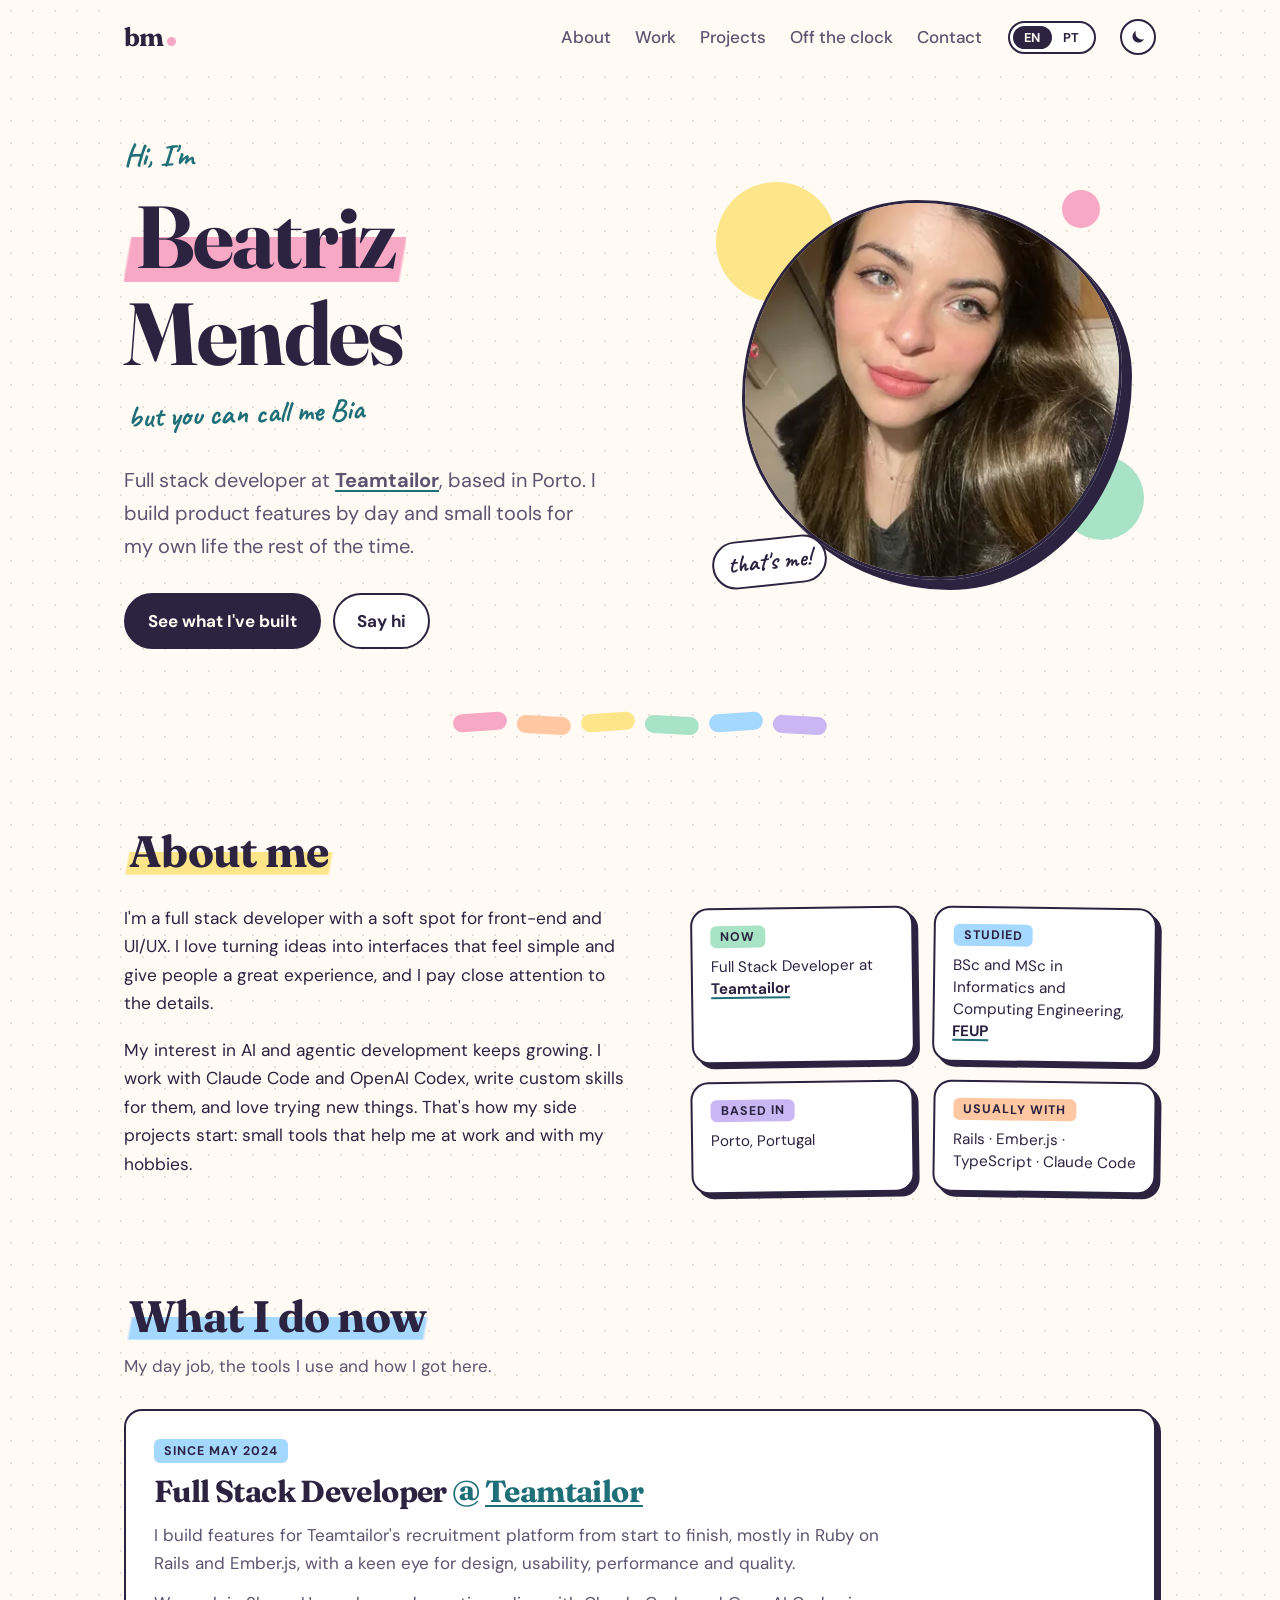
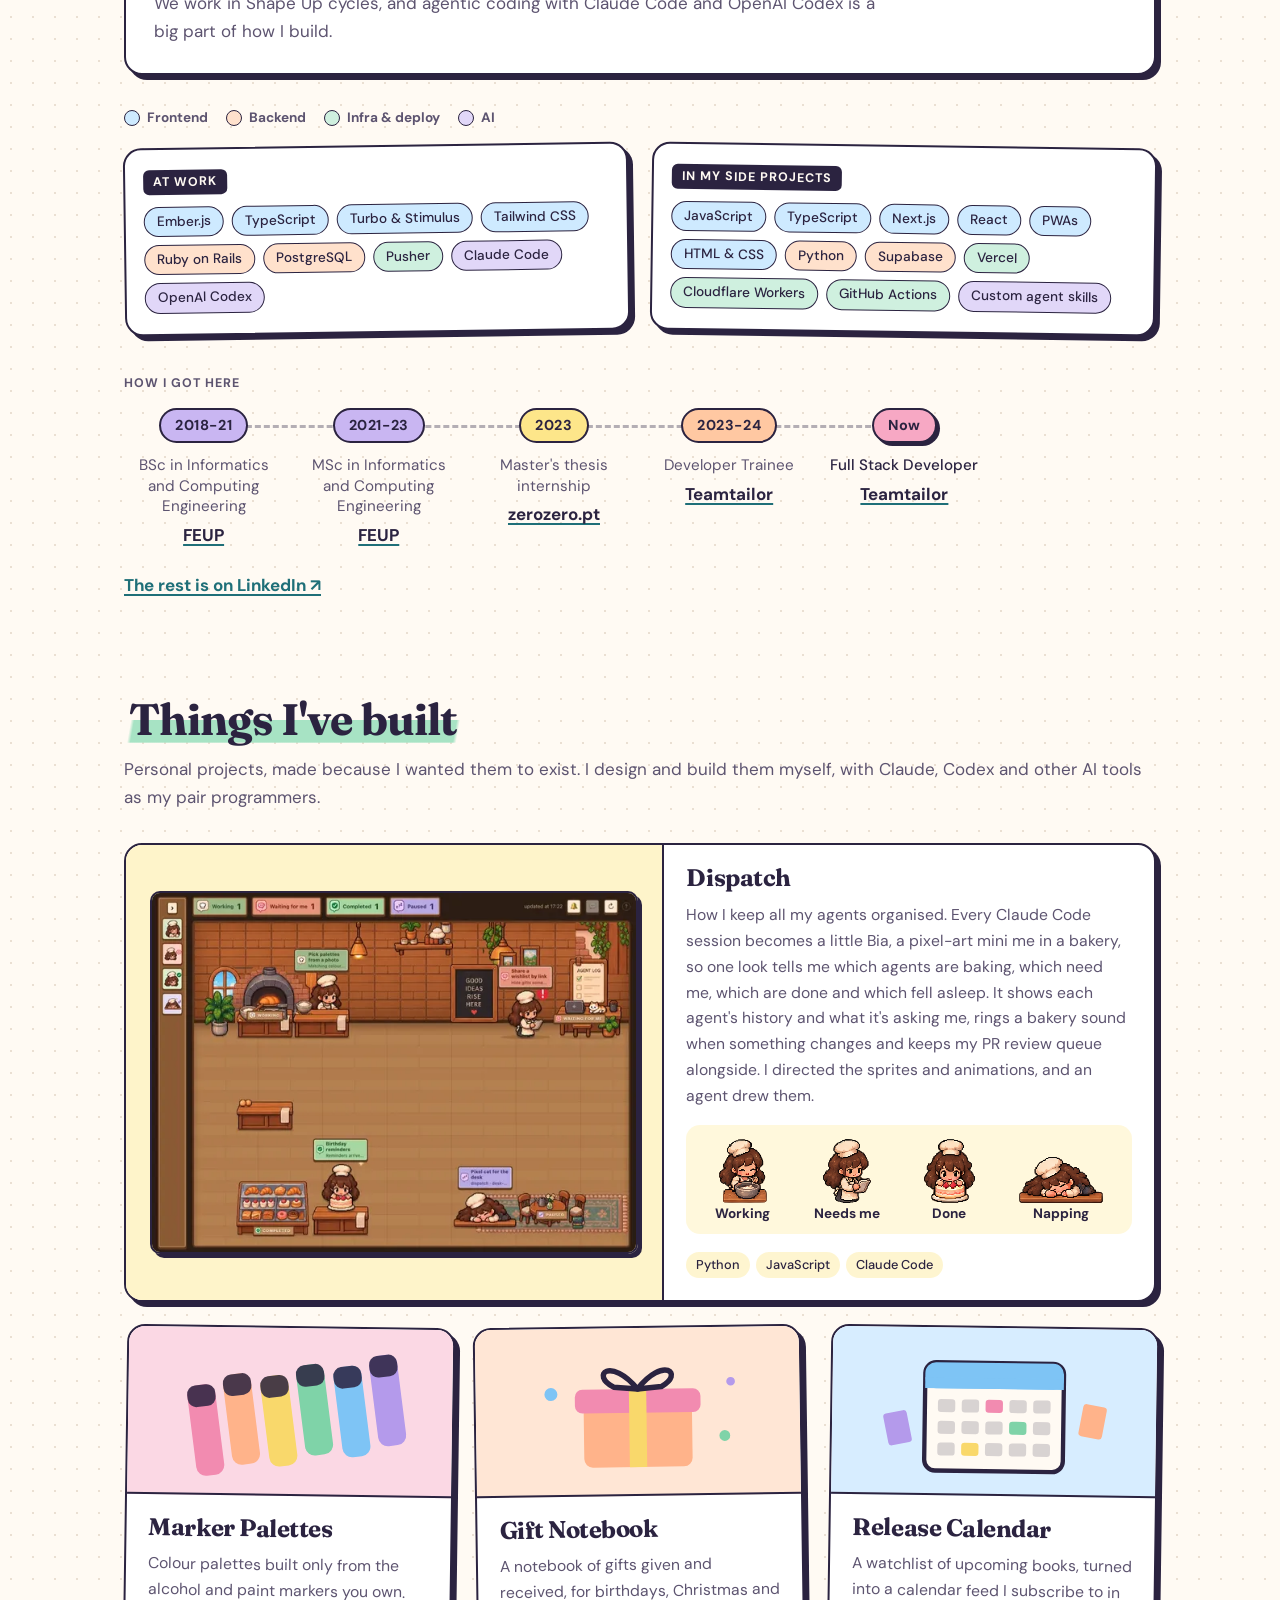
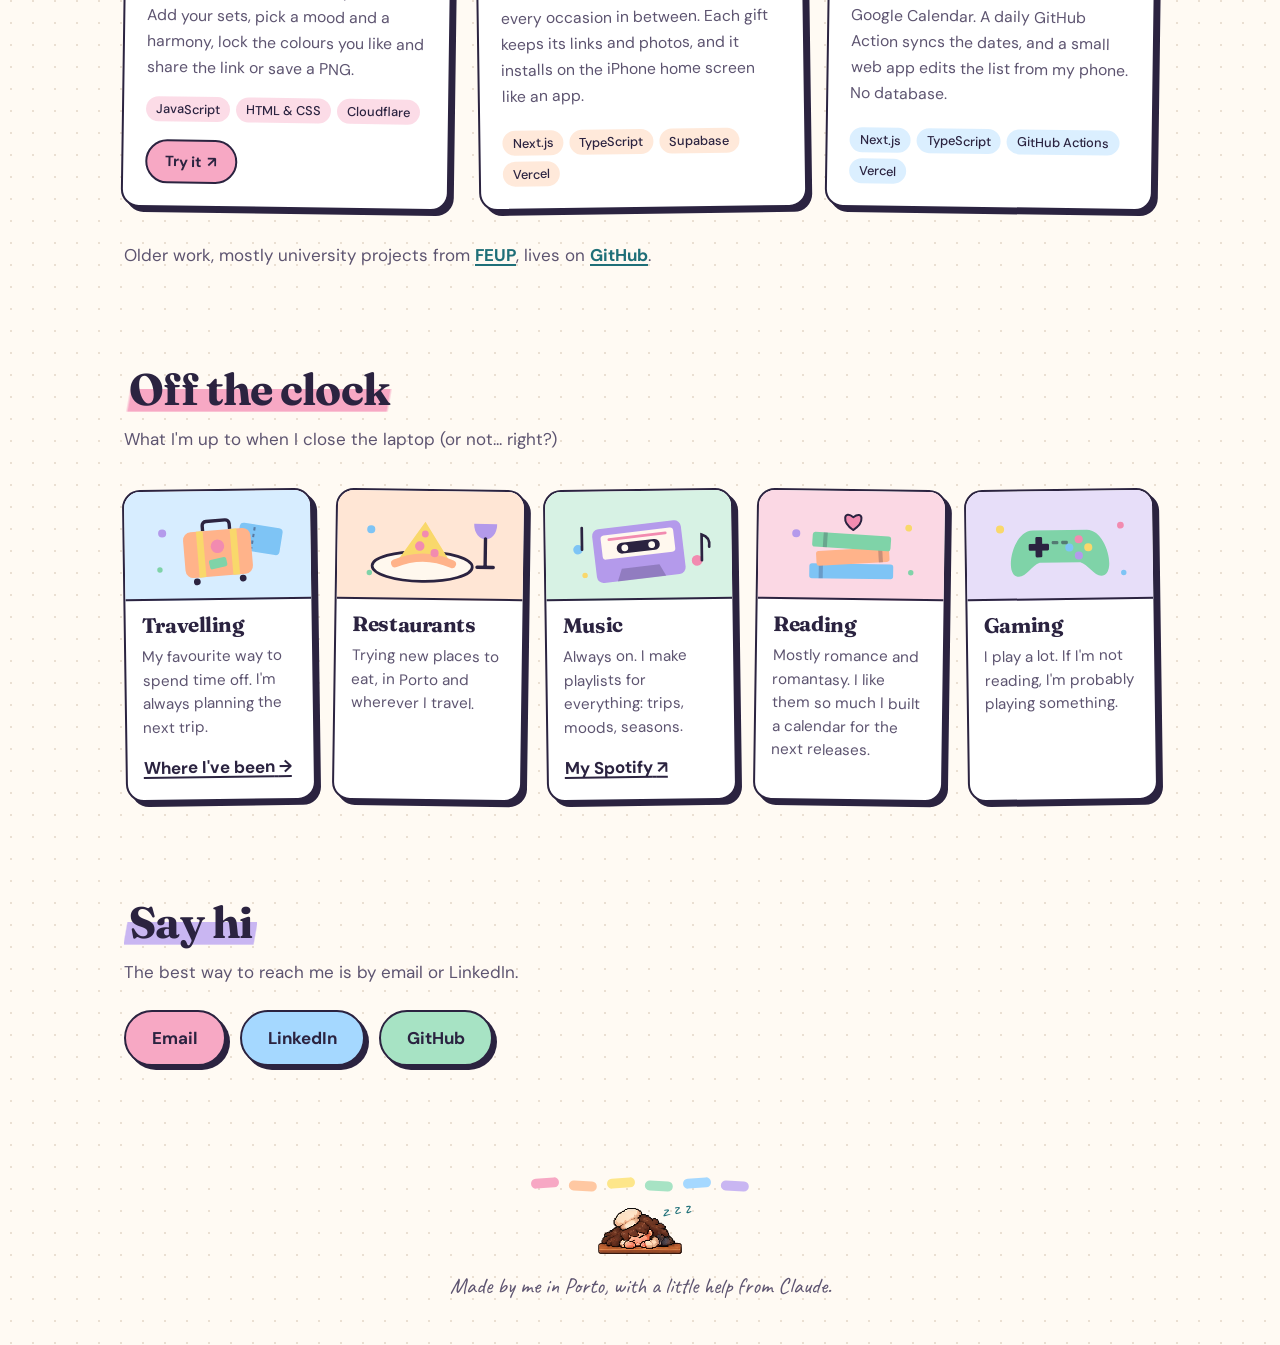
==== commit 5d6b2e54: "Lighter images and dark mode contrast" ====
--- a/index.html
+++ b/index.html
@@ -23,7 +23,7 @@
 </head>
 <body>
   <header class="topbar">
-    <a class="logo" href="#top" aria-label="Beatriz Mendes">bm<span class="dot"></span></a>
+    <a class="logo" href="#top">bm<span class="sr-only"> Beatriz Mendes</span><span class="dot"></span></a>
     <nav class="nav">
       <a href="#about" style="--hl: var(--butter)" data-i18n="nav.about">About</a>
       <a href="#work" style="--hl: var(--sky)" data-i18n="nav.work">Work</a>
@@ -58,7 +58,7 @@
         <span class="blob blob-1" aria-hidden="true"></span>
         <span class="blob blob-2" aria-hidden="true"></span>
         <span class="blob blob-3" aria-hidden="true"></span>
-        <img src="media/me.jpg" width="420" height="420" alt="Beatriz smiling" data-i18n-alt="hero.photoAlt">
+        <img src="media/me.webp" srcset="media/me-400.webp 400w, media/me.webp 840w" sizes="(max-width: 720px) 260px, 380px" width="420" height="420" fetchpriority="high" alt="Beatriz smiling" data-i18n-alt="hero.photoAlt">
         <figcaption class="note" data-i18n="hero.note">that's me!</figcaption>
       </figure>
     </section>
@@ -192,16 +192,16 @@
       <div class="cards">
         <article class="card card-feature" style="--c: var(--butter)">
           <div class="card-shot">
-            <img src="media/dispatch/bakery.jpg" width="1200" height="891" loading="lazy" alt="Dispatch: a pixel-art bakery where every agent session is a little chef" data-i18n-alt="p.dispatchAlt">
+            <img src="media/dispatch/bakery.webp" srcset="media/dispatch/bakery-600.webp 600w, media/dispatch/bakery.webp 1200w" sizes="(max-width: 720px) calc(100vw - 84px), 490px" width="1200" height="891" loading="lazy" alt="Dispatch: a pixel-art bakery where every agent session is a little chef" data-i18n-alt="p.dispatchAlt">
           </div>
           <div class="card-body">
             <h3>Dispatch</h3>
             <p data-i18n="p.dispatch">How I keep all my agents organised. Every Claude Code session becomes a little Bia, a pixel-art mini me in a bakery, so one look tells me which agents are baking, which need me, which are done and which fell asleep. It shows each agent's history and what it's asking me, rings a bakery sound when something changes and keeps my PR review queue alongside. I directed the sprites and animations, and an agent drew them.</p>
             <ul class="bias">
-              <li><img src="media/dispatch/bia_mix.png" width="87" height="117" alt=""><span data-i18n="bia.working">Working</span></li>
-              <li><img src="media/dispatch/bia_document.png" width="90" height="120" alt=""><span data-i18n="bia.waiting">Needs me</span></li>
-              <li><img src="media/dispatch/bia_cake.png" width="92" height="115" alt=""><span data-i18n="bia.done">Done</span></li>
-              <li><img src="media/dispatch/bia_stalled.png" width="158" height="86" alt=""><span data-i18n="bia.paused">Napping</span></li>
+              <li><img src="media/dispatch/bia_mix.webp" width="87" height="117" loading="lazy" alt=""><span data-i18n="bia.working">Working</span></li>
+              <li><img src="media/dispatch/bia_document.webp" width="90" height="120" loading="lazy" alt=""><span data-i18n="bia.waiting">Needs me</span></li>
+              <li><img src="media/dispatch/bia_cake.webp" width="92" height="115" loading="lazy" alt=""><span data-i18n="bia.done">Done</span></li>
+              <li><img src="media/dispatch/bia_stalled.webp" width="158" height="86" loading="lazy" alt=""><span data-i18n="bia.paused">Napping</span></li>
             </ul>
             <ul class="tags">
               <li>Python</li>
@@ -470,8 +470,8 @@
       <span style="--c: var(--lilac)"></span>
     </div>
     <div class="footer-bia">
-      <img class="asleep" src="media/dispatch/bia_stalled.png" width="158" height="86" alt="">
-      <img class="awake" src="media/dispatch/bia_mix.png" width="87" height="117" alt="">
+      <img class="asleep" src="media/dispatch/bia_stalled.webp" width="158" height="86" loading="lazy" alt="">
+      <img class="awake" src="media/dispatch/bia_mix.webp" width="87" height="117" loading="lazy" alt="">
       <span class="zzz" aria-hidden="true">z z z</span>
     </div>
     <p data-i18n="footer">Made by me in Porto, with a little help from Claude.</p>
--- a/styles.css
+++ b/styles.css
@@ -39,12 +39,12 @@
   --line: #362f4a;
   --card: #262036;
 
-  --pink: #c9688d;
+  --pink: #ce7798;
   --peach: #c98a62;
   --butter: #b89a3a;
-  --mint: #4f9c78;
-  --sky: #4f8ec2;
-  --lilac: #8a72c4;
+  --mint: #52a17c;
+  --sky: #5c97c7;
+  --lilac: #9c88cd;
   --teal: #6cc3cc;
   --shadow: 0 1px 0 var(--line), 0 18px 40px -24px rgb(0 0 0 / 0.7);
   --map-sea: #2b3b58;
@@ -63,12 +63,12 @@
     --line: #362f4a;
     --card: #262036;
 
-    --pink: #c9688d;
+    --pink: #ce7798;
     --peach: #c98a62;
     --butter: #b89a3a;
-    --mint: #4f9c78;
-    --sky: #4f8ec2;
-    --lilac: #8a72c4;
+    --mint: #52a17c;
+    --sky: #5c97c7;
+    --lilac: #9c88cd;
     --teal: #6cc3cc;
     --shadow: 0 1px 0 var(--line), 0 18px 40px -24px rgb(0 0 0 / 0.7);
     --map-sea: #2b3b58;
@@ -623,6 +623,7 @@
   margin-top: 18px;
   padding: 8px 18px;
   background: var(--c);
+  color: #2b2340;
   font-size: 0.92rem;
 }
 
@@ -1135,7 +1136,7 @@
   border: 2px solid var(--ink);
   border-radius: 999px;
   background: var(--c);
-  color: var(--ink);
+  color: #2b2340;
   font-weight: 700;
   text-decoration: none;
   box-shadow: 4px 4px 0 var(--ink);
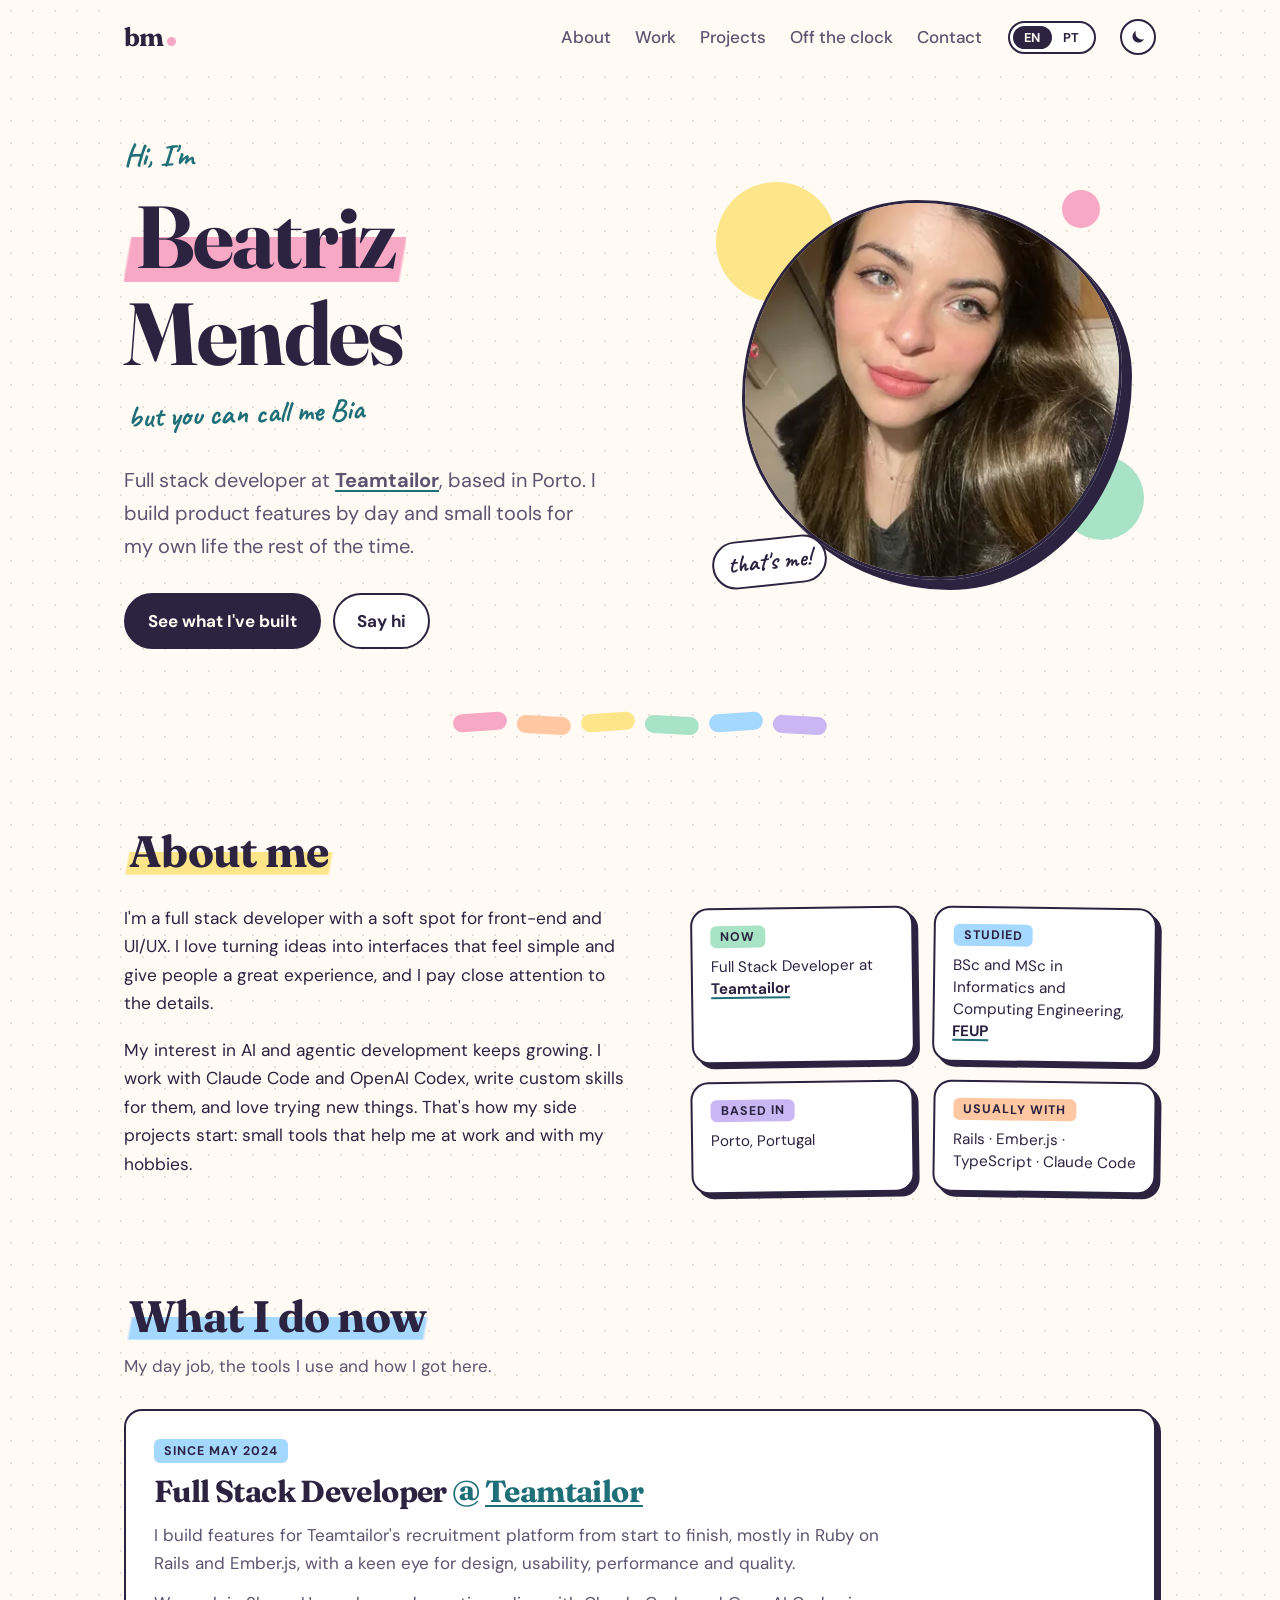
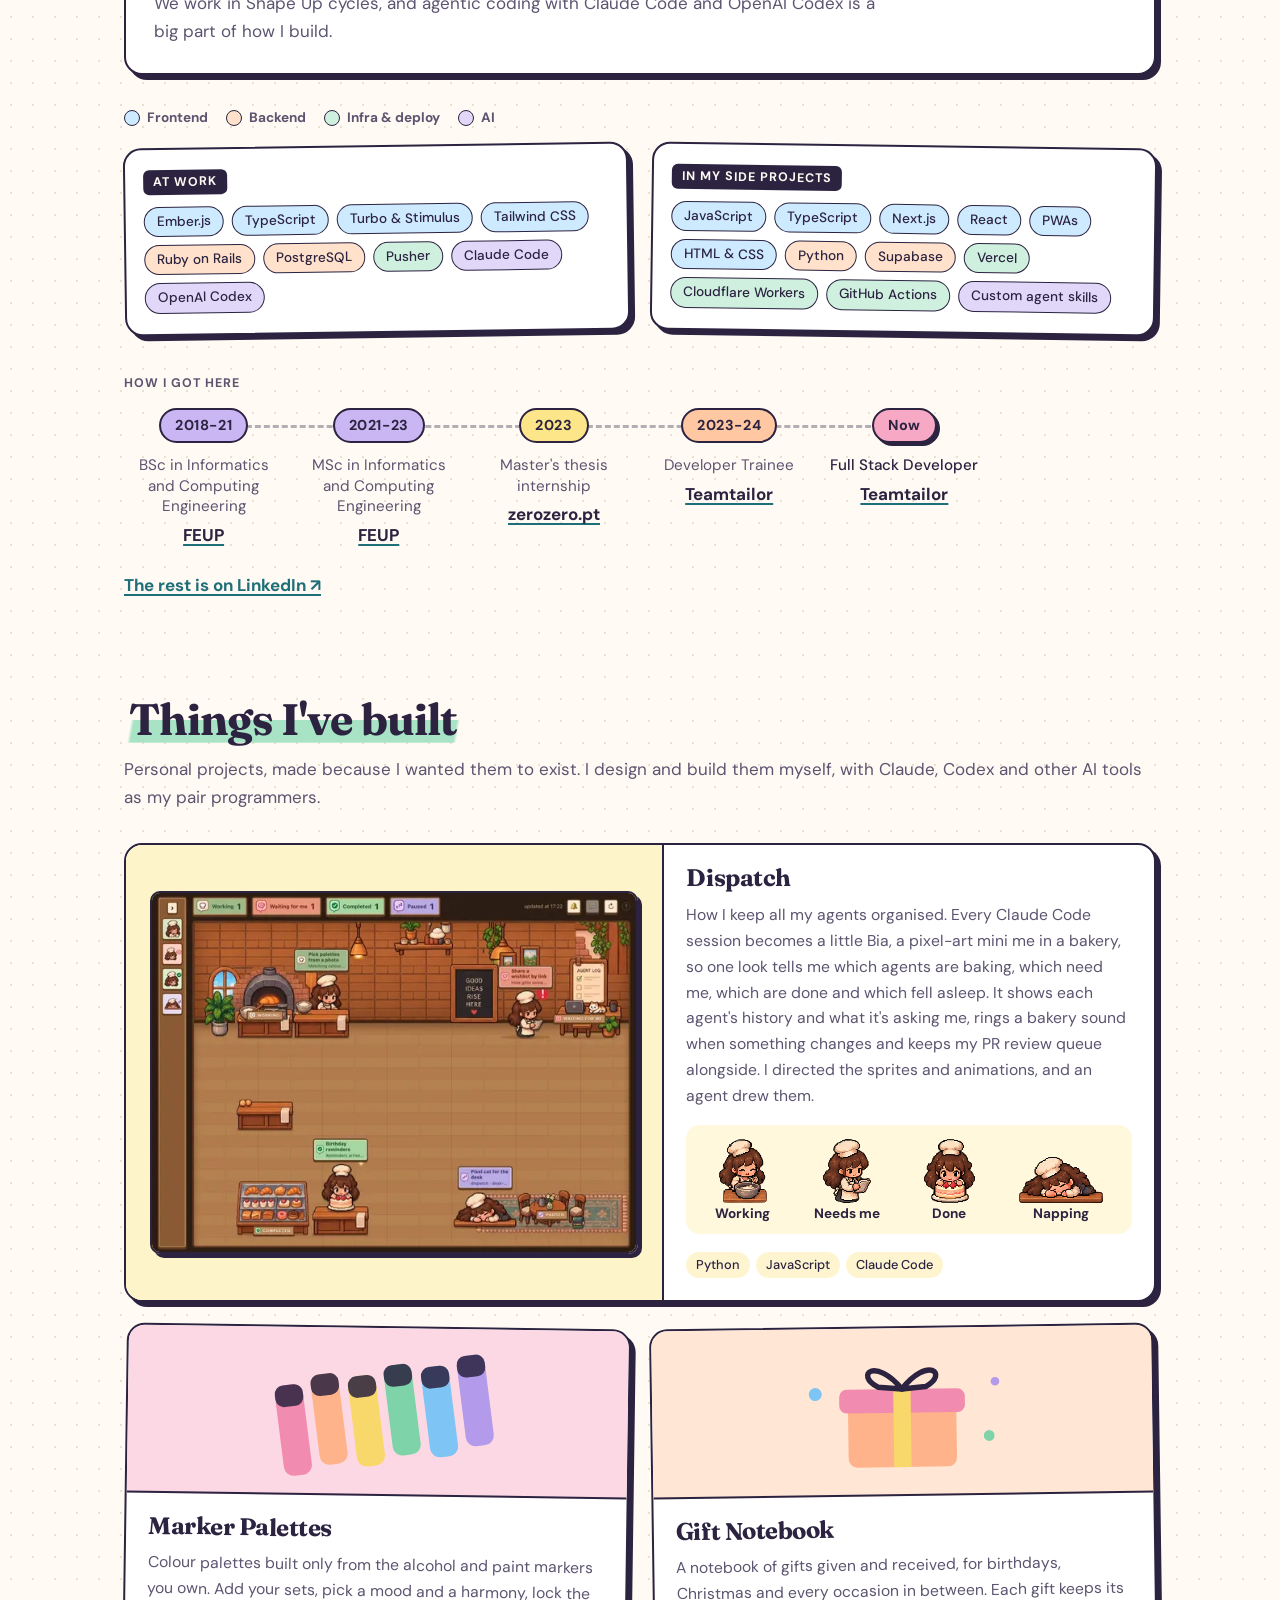
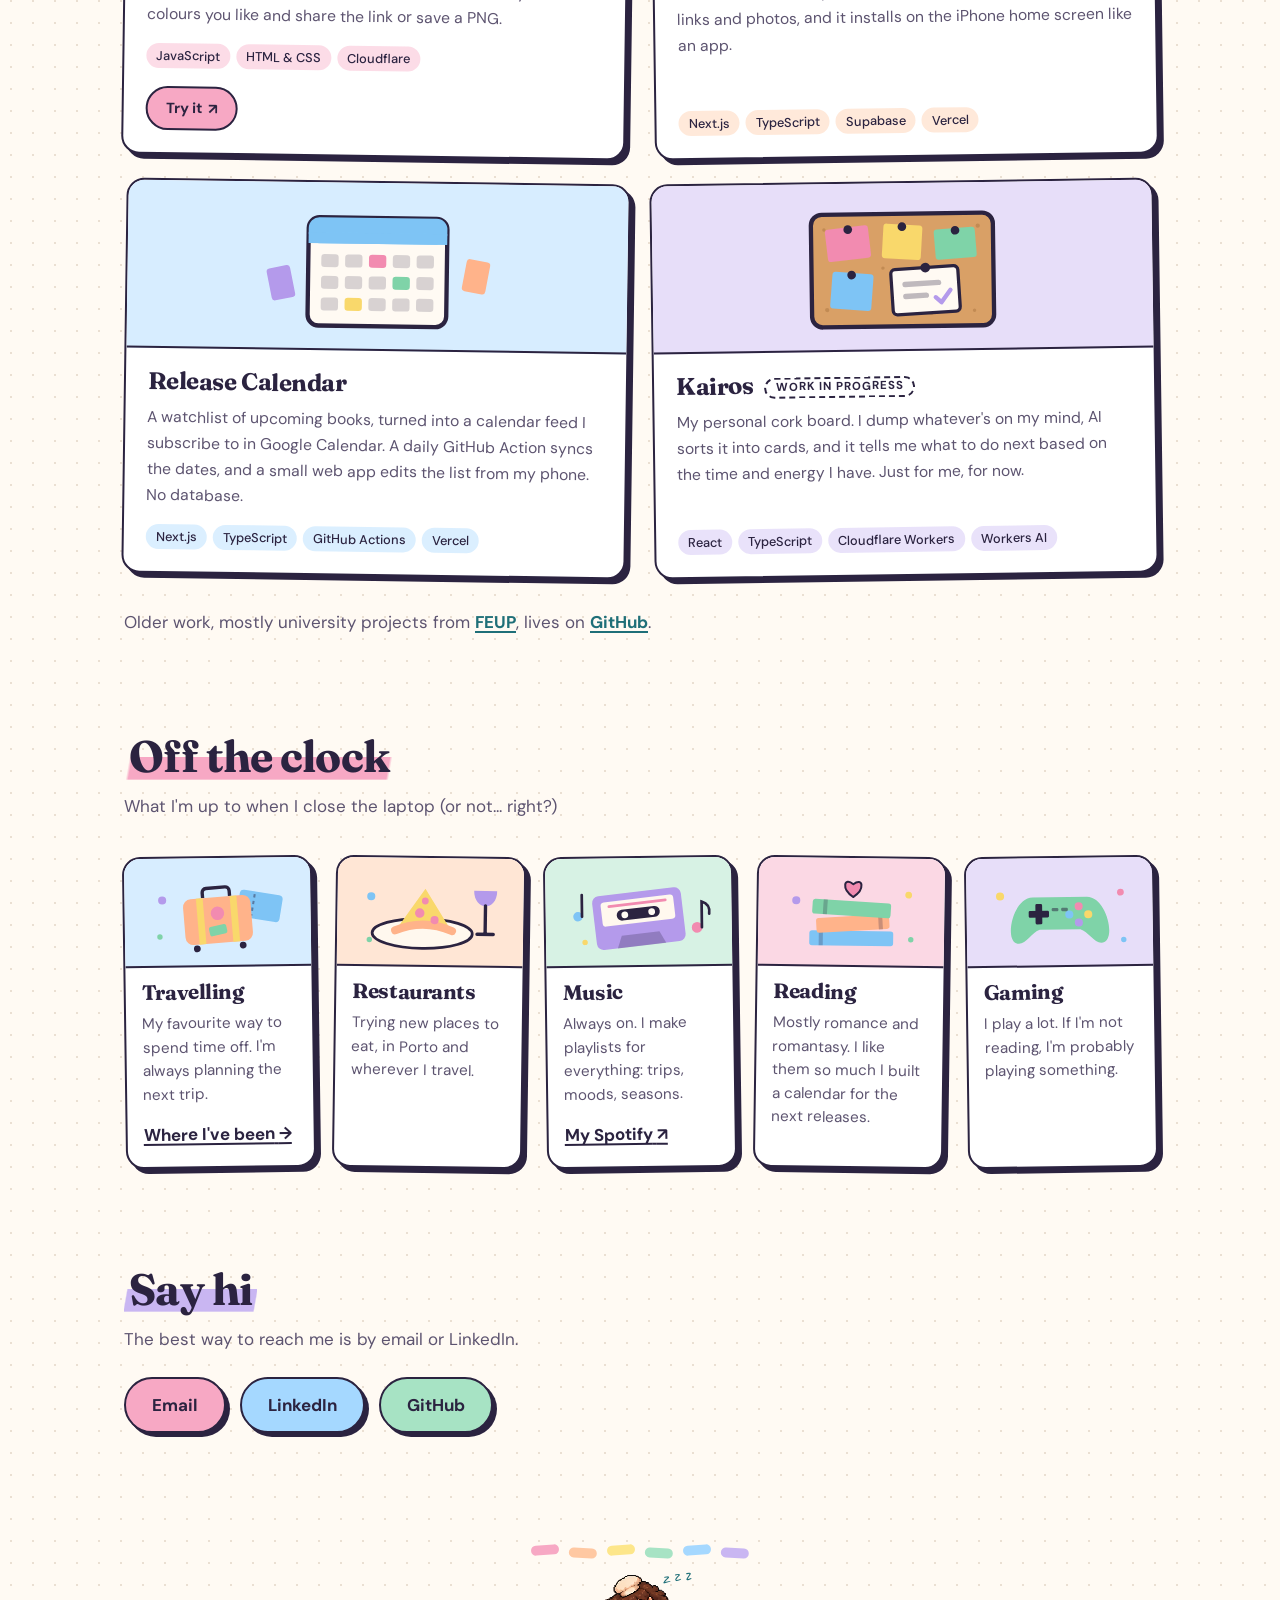
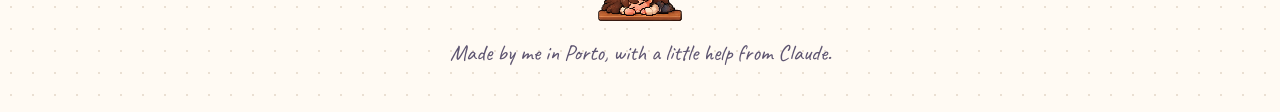
==== commit 744c2c9b: "Add Kairos project card" ====
--- a/index.html
+++ b/index.html
@@ -298,6 +298,40 @@
             </ul>
           </div>
         </article>
+
+        <article class="card" style="--c: var(--lilac)">
+          <div class="card-art" aria-hidden="true">
+            <svg viewBox="0 0 240 120" class="art-kairos">
+              <rect x="36" y="8" width="168" height="104" rx="10" fill="#D9A066" stroke="var(--ink)" stroke-width="4"/>
+              <g fill="#B07A45" opacity=".55">
+                <circle cx="50" cy="96" r="2"/><circle cx="102" cy="58" r="1.6"/><circle cx="190" cy="20" r="2"/><circle cx="186" cy="98" r="1.6"/><circle cx="48" cy="22" r="1.6"/><circle cx="146" cy="100" r="2"/>
+              </g>
+              <rect x="50" y="20" width="40" height="30" rx="3" fill="#F28BB0" transform="rotate(-6 70 35)"/>
+              <rect x="102" y="18" width="36" height="32" rx="3" fill="#F9D86B" transform="rotate(4 120 34)"/>
+              <rect x="150" y="22" width="38" height="28" rx="3" fill="#7FD3A8" transform="rotate(-4 169 36)"/>
+              <rect x="54" y="62" width="38" height="34" rx="3" fill="#7EC4F5" transform="rotate(5 73 79)"/>
+              <g transform="rotate(-3 141 79)">
+                <rect x="110" y="58" width="62" height="42" rx="4" fill="var(--paper)" stroke="var(--ink)" stroke-width="3"/>
+                <rect x="120" y="70" width="36" height="5" rx="2.5" fill="var(--ink)" opacity=".3"/>
+                <rect x="120" y="81" width="24" height="5" rx="2.5" fill="var(--ink)" opacity=".3"/>
+                <path d="M150 86l5 5 9-11" fill="none" stroke="#B49AEB" stroke-width="4" stroke-linecap="round" stroke-linejoin="round"/>
+              </g>
+              <g fill="var(--ink)">
+                <circle cx="70" cy="22" r="4"/><circle cx="120" cy="20" r="4"/><circle cx="169" cy="24" r="4"/><circle cx="73" cy="64" r="4"/><circle cx="141" cy="58" r="4.5"/>
+              </g>
+            </svg>
+          </div>
+          <div class="card-body">
+            <h3>Kairos <span class="wip" data-i18n="p.wip">Work in progress</span></h3>
+            <p data-i18n="p.kairos">My personal cork board. I dump whatever's on my mind, AI sorts it into cards, and it tells me what to do next based on the time and energy I have. Just for me, for now.</p>
+            <ul class="tags">
+              <li>React</li>
+              <li>TypeScript</li>
+              <li>Cloudflare Workers</li>
+              <li>Workers AI</li>
+            </ul>
+          </div>
+        </article>
       </div>
 
       <p class="more">
--- a/styles.css
+++ b/styles.css
@@ -539,7 +539,7 @@
 
 .cards {
   display: grid;
-  grid-template-columns: repeat(3, 1fr);
+  grid-template-columns: repeat(2, 1fr);
   gap: 24px;
   margin-top: 32px;
 }
@@ -591,6 +591,20 @@
 
 .card h3 {
   font-size: 1.5rem;
+}
+
+.wip {
+  display: inline-block;
+  margin-left: 6px;
+  padding: 2px 10px;
+  border: 2px dashed var(--ink);
+  border-radius: 999px;
+  font-family: var(--font-body);
+  font-size: 0.72rem;
+  font-weight: 700;
+  letter-spacing: 0.08em;
+  text-transform: uppercase;
+  vertical-align: middle;
 }
 
 .card p {
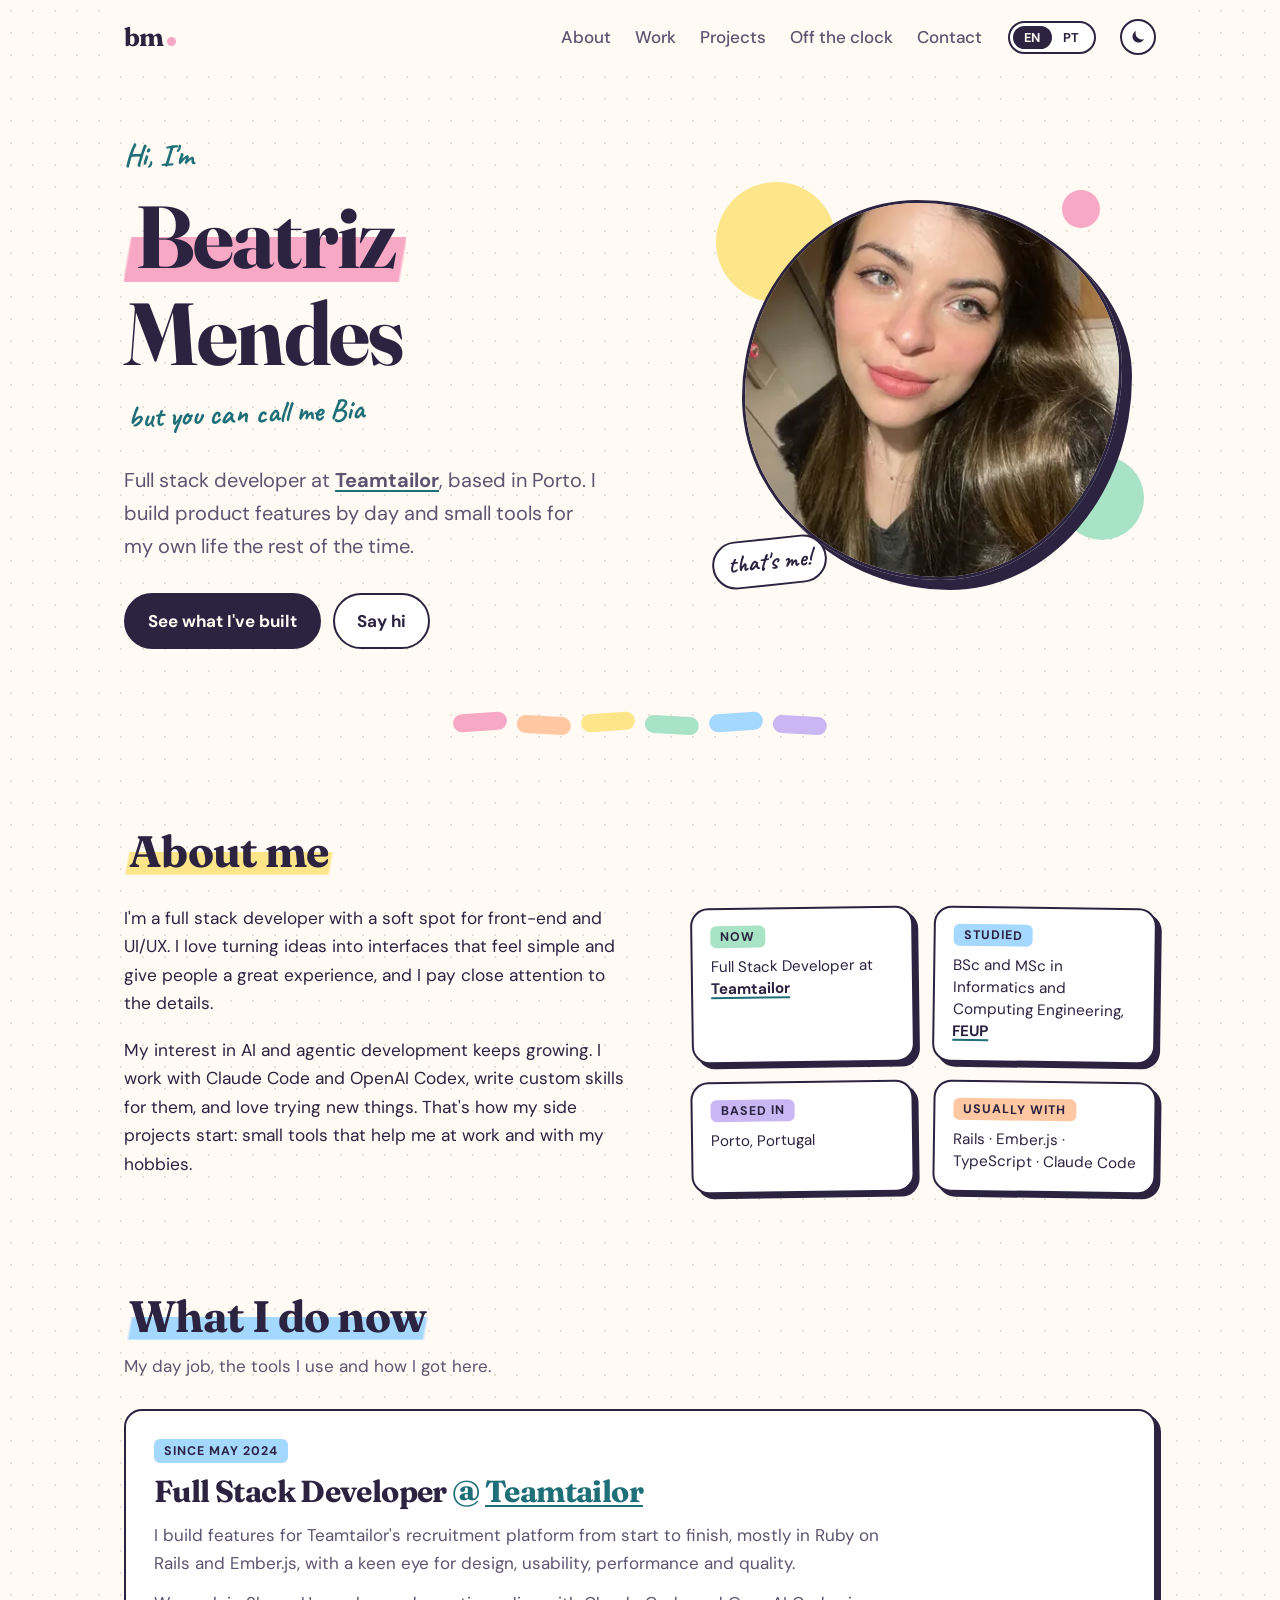
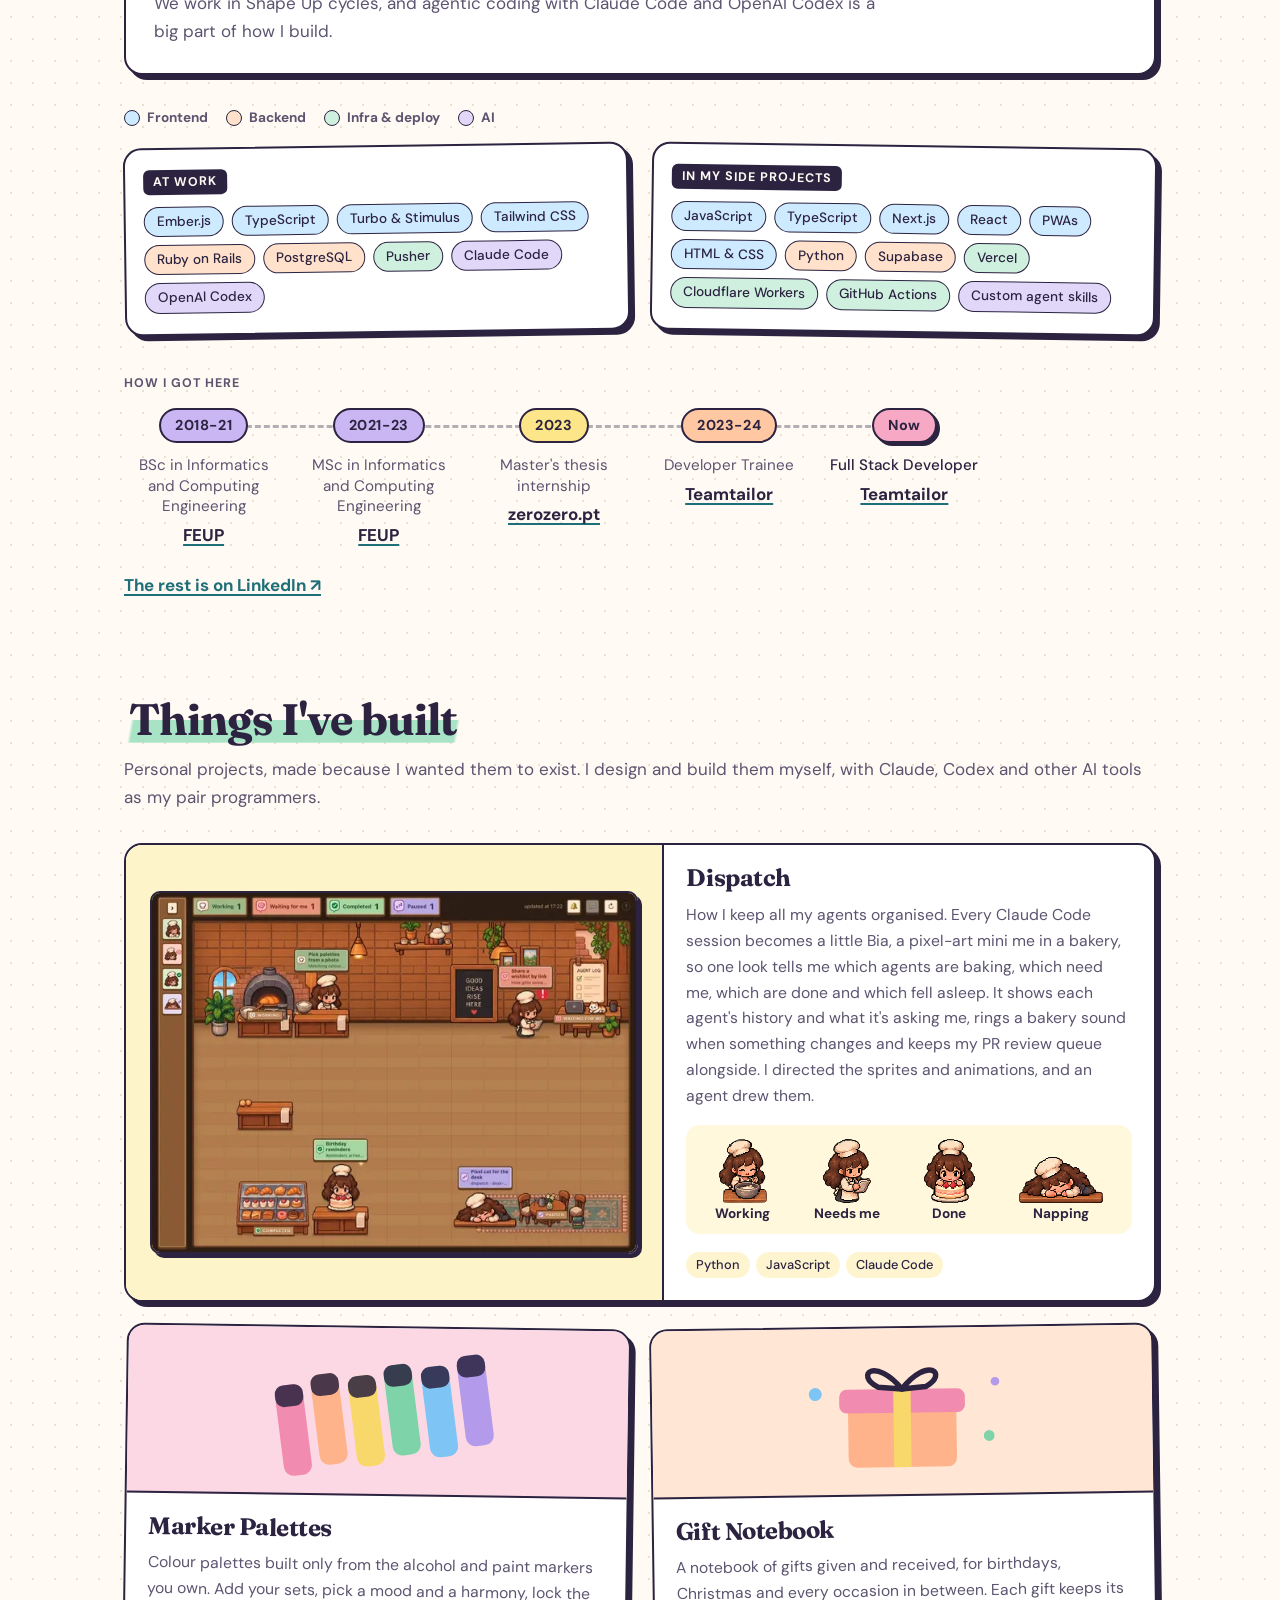
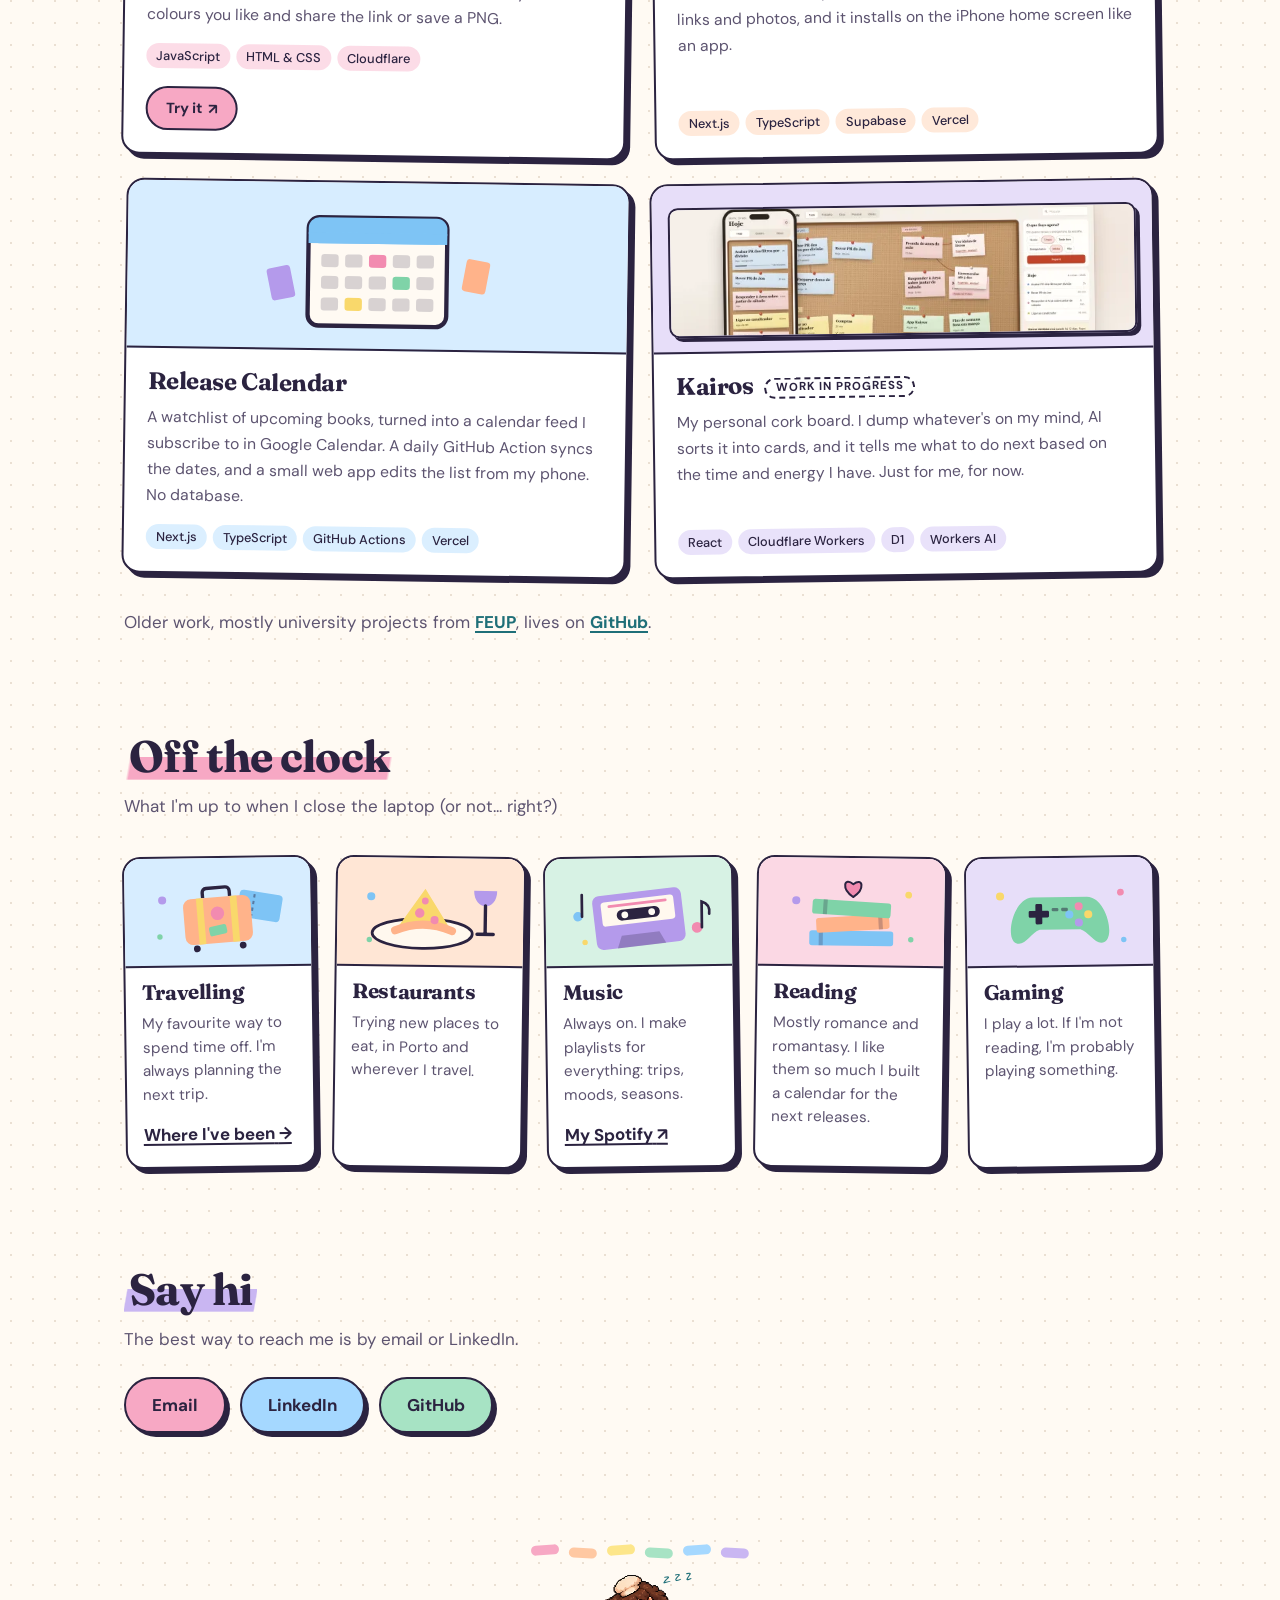
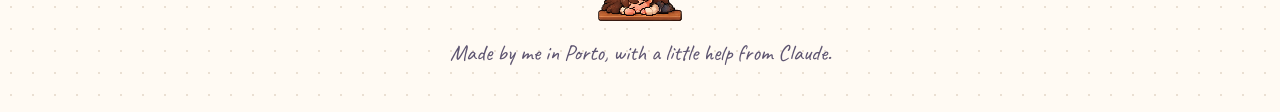
==== commit 3a845ac2: "Use Kairos banner as card art" ====
--- a/index.html
+++ b/index.html
@@ -300,34 +300,16 @@
         </article>
 
         <article class="card" style="--c: var(--lilac)">
-          <div class="card-art" aria-hidden="true">
-            <svg viewBox="0 0 240 120" class="art-kairos">
-              <rect x="36" y="8" width="168" height="104" rx="10" fill="#D9A066" stroke="var(--ink)" stroke-width="4"/>
-              <g fill="#B07A45" opacity=".55">
-                <circle cx="50" cy="96" r="2"/><circle cx="102" cy="58" r="1.6"/><circle cx="190" cy="20" r="2"/><circle cx="186" cy="98" r="1.6"/><circle cx="48" cy="22" r="1.6"/><circle cx="146" cy="100" r="2"/>
-              </g>
-              <rect x="50" y="20" width="40" height="30" rx="3" fill="#F28BB0" transform="rotate(-6 70 35)"/>
-              <rect x="102" y="18" width="36" height="32" rx="3" fill="#F9D86B" transform="rotate(4 120 34)"/>
-              <rect x="150" y="22" width="38" height="28" rx="3" fill="#7FD3A8" transform="rotate(-4 169 36)"/>
-              <rect x="54" y="62" width="38" height="34" rx="3" fill="#7EC4F5" transform="rotate(5 73 79)"/>
-              <g transform="rotate(-3 141 79)">
-                <rect x="110" y="58" width="62" height="42" rx="4" fill="var(--paper)" stroke="var(--ink)" stroke-width="3"/>
-                <rect x="120" y="70" width="36" height="5" rx="2.5" fill="var(--ink)" opacity=".3"/>
-                <rect x="120" y="81" width="24" height="5" rx="2.5" fill="var(--ink)" opacity=".3"/>
-                <path d="M150 86l5 5 9-11" fill="none" stroke="#B49AEB" stroke-width="4" stroke-linecap="round" stroke-linejoin="round"/>
-              </g>
-              <g fill="var(--ink)">
-                <circle cx="70" cy="22" r="4"/><circle cx="120" cy="20" r="4"/><circle cx="169" cy="24" r="4"/><circle cx="73" cy="64" r="4"/><circle cx="141" cy="58" r="4.5"/>
-              </g>
-            </svg>
+          <div class="card-art card-art-shot">
+            <img src="media/kairos/board.webp" srcset="media/kairos/board-600.webp 600w, media/kairos/board.webp 1000w" sizes="(max-width: 860px) 90vw, 470px" width="1000" height="400" loading="lazy" decoding="async" alt="Kairos on a phone and a laptop: notes pinned to a cork board, with a panel that suggests what to do now" data-i18n-alt="p.kairosAlt">
           </div>
           <div class="card-body">
             <h3>Kairos <span class="wip" data-i18n="p.wip">Work in progress</span></h3>
             <p data-i18n="p.kairos">My personal cork board. I dump whatever's on my mind, AI sorts it into cards, and it tells me what to do next based on the time and energy I have. Just for me, for now.</p>
             <ul class="tags">
               <li>React</li>
-              <li>TypeScript</li>
               <li>Cloudflare Workers</li>
+              <li>D1</li>
               <li>Workers AI</li>
             </ul>
           </div>
--- a/styles.css
+++ b/styles.css
@@ -575,6 +575,17 @@
   background: color-mix(in srgb, var(--c) 45%, var(--card));
 }
 
+.card-art-shot img {
+  display: block;
+  width: 100%;
+  height: 130px;
+  border: 2px solid var(--ink);
+  border-radius: 10px;
+  box-shadow: 4px 4px 0 var(--ink);
+  object-fit: cover;
+  object-position: left center;
+}
+
 .card-art svg {
   width: 100%;
   height: auto;
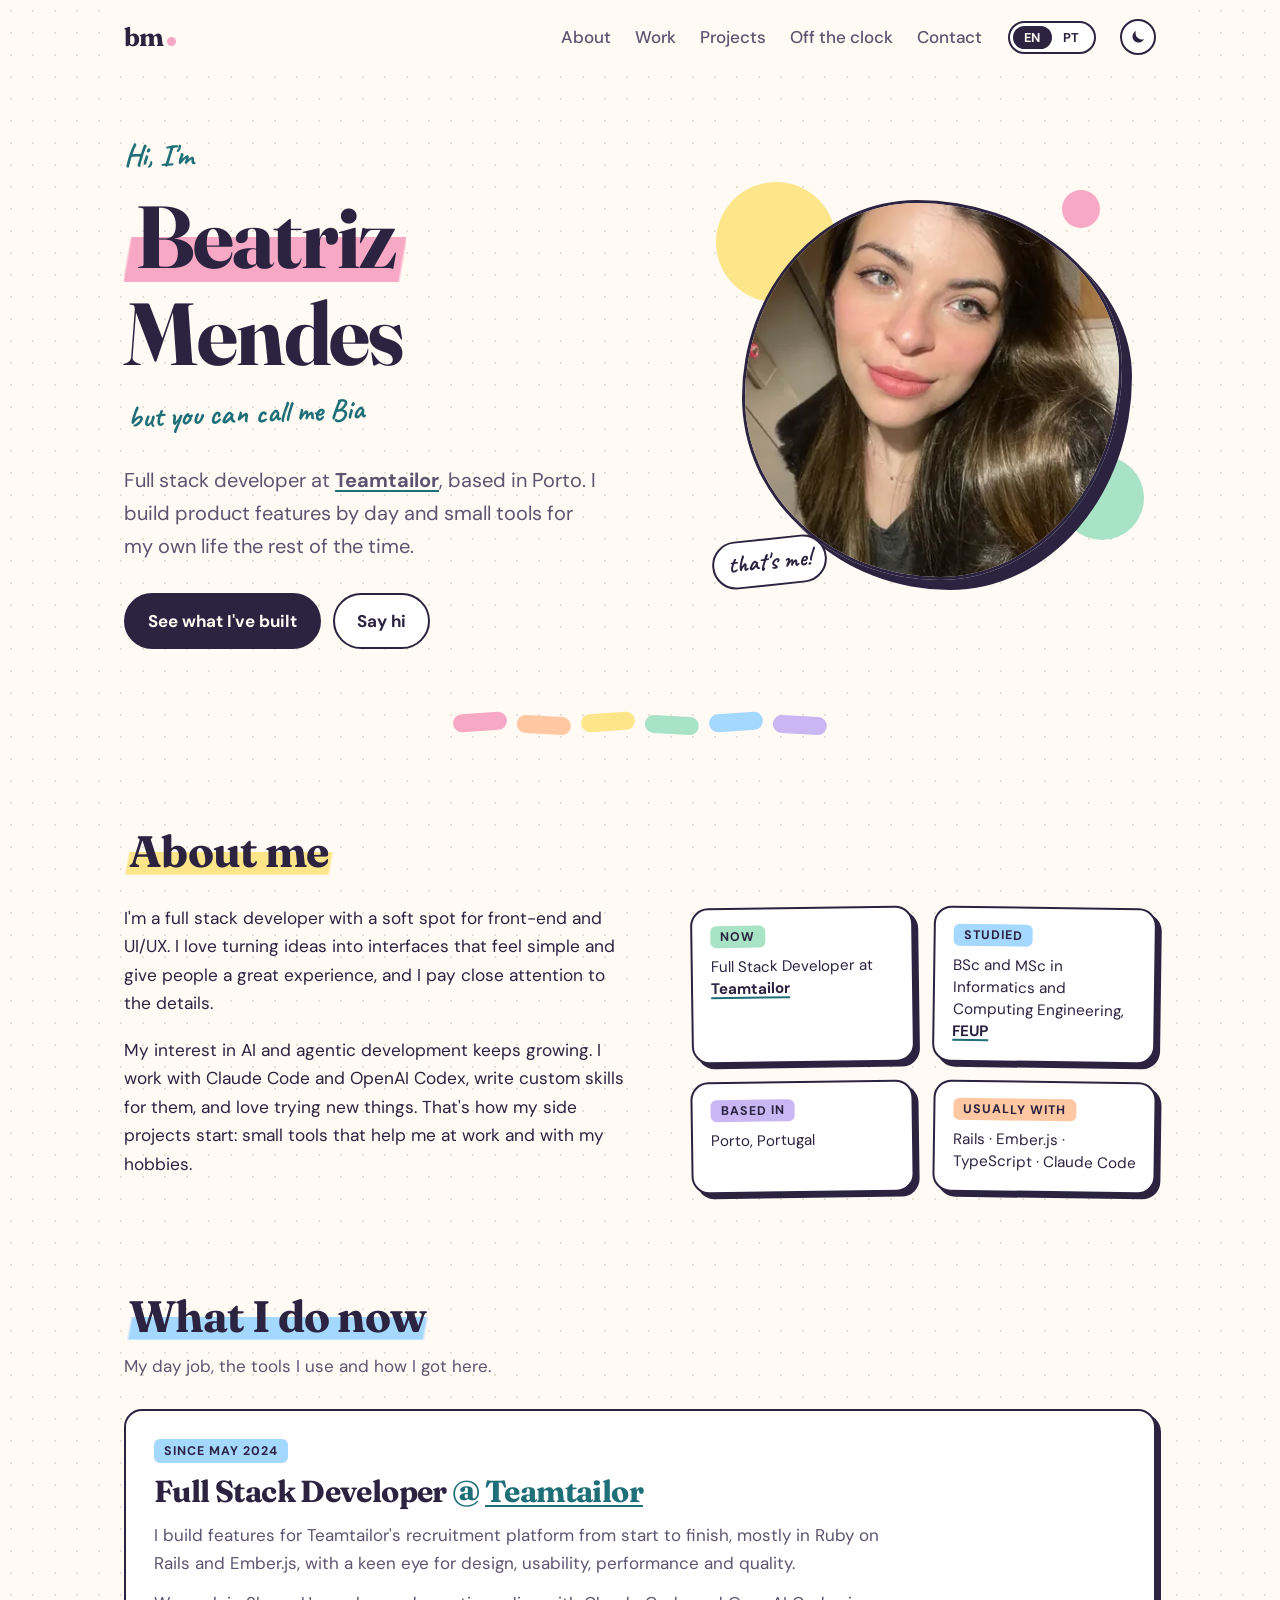
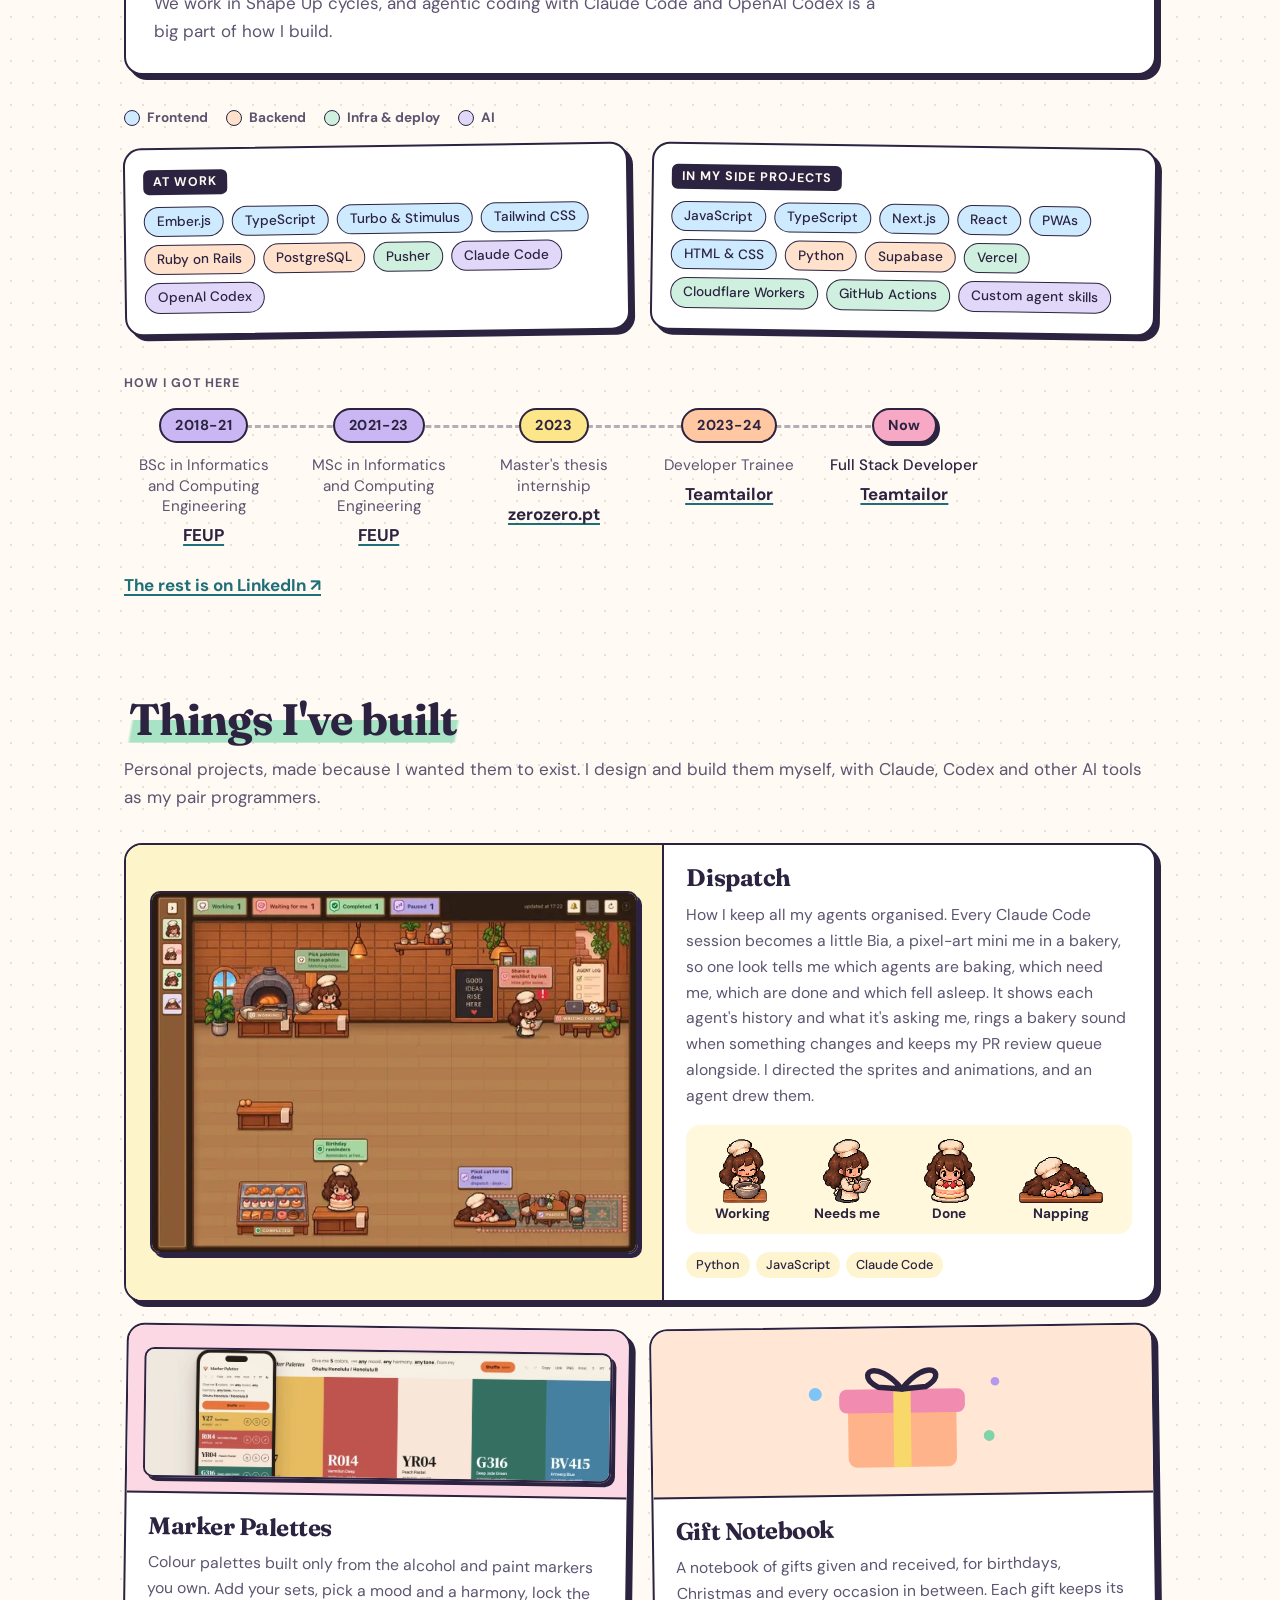
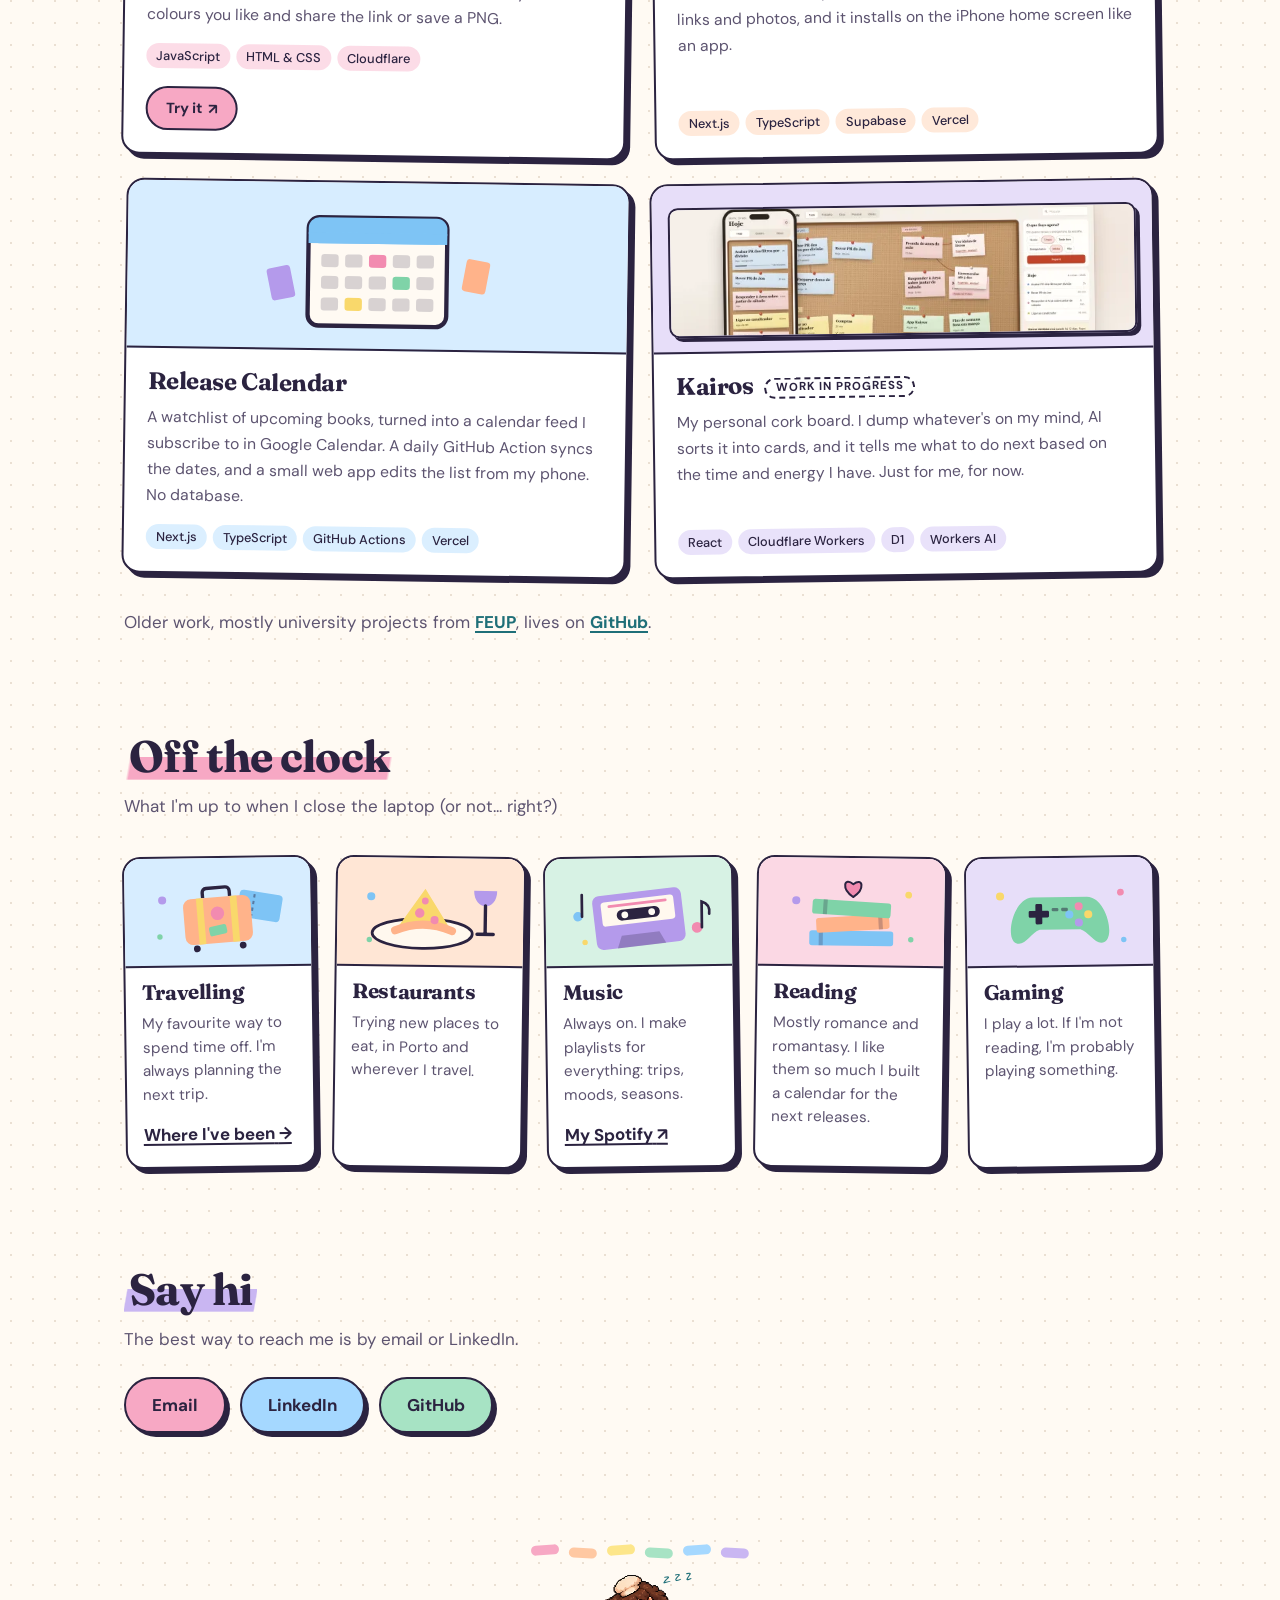
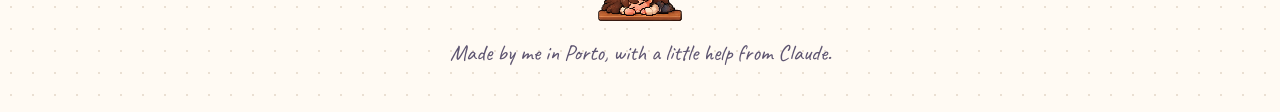
==== commit 7c473c01: "Use Marker Palettes banner as card art" ====
--- a/index.html
+++ b/index.html
@@ -212,25 +212,8 @@
         </article>
 
         <article class="card" style="--c: var(--pink)">
-          <div class="card-art" aria-hidden="true">
-            <svg viewBox="0 0 240 120" class="art-markers">
-              <g transform="rotate(-8 120 60)">
-                <rect x="28" y="22" width="26" height="84" rx="9" fill="#F28BB0"/>
-                <rect x="62" y="16" width="26" height="84" rx="9" fill="#FFB38A"/>
-                <rect x="96" y="22" width="26" height="84" rx="9" fill="#F9D86B"/>
-                <rect x="130" y="16" width="26" height="84" rx="9" fill="#7FD3A8"/>
-                <rect x="164" y="22" width="26" height="84" rx="9" fill="#7EC4F5"/>
-                <rect x="198" y="16" width="26" height="84" rx="9" fill="#B49AEB"/>
-                <g fill="var(--ink)" opacity=".85">
-                  <rect x="28" y="22" width="26" height="20" rx="8"/>
-                  <rect x="62" y="16" width="26" height="20" rx="8"/>
-                  <rect x="96" y="22" width="26" height="20" rx="8"/>
-                  <rect x="130" y="16" width="26" height="20" rx="8"/>
-                  <rect x="164" y="22" width="26" height="20" rx="8"/>
-                  <rect x="198" y="16" width="26" height="20" rx="8"/>
-                </g>
-              </g>
-            </svg>
+          <div class="card-art card-art-shot">
+            <img src="media/markers/board.webp" srcset="media/markers/board-600.webp 600w, media/markers/board.webp 1000w" sizes="(max-width: 860px) 90vw, 470px" width="1000" height="400" loading="lazy" decoding="async" alt="Marker Palettes on a phone and a laptop: a five-colour palette made of real marker codes and names" data-i18n-alt="p.markersAlt">
           </div>
           <div class="card-body">
             <h3>Marker Palettes</h3>
